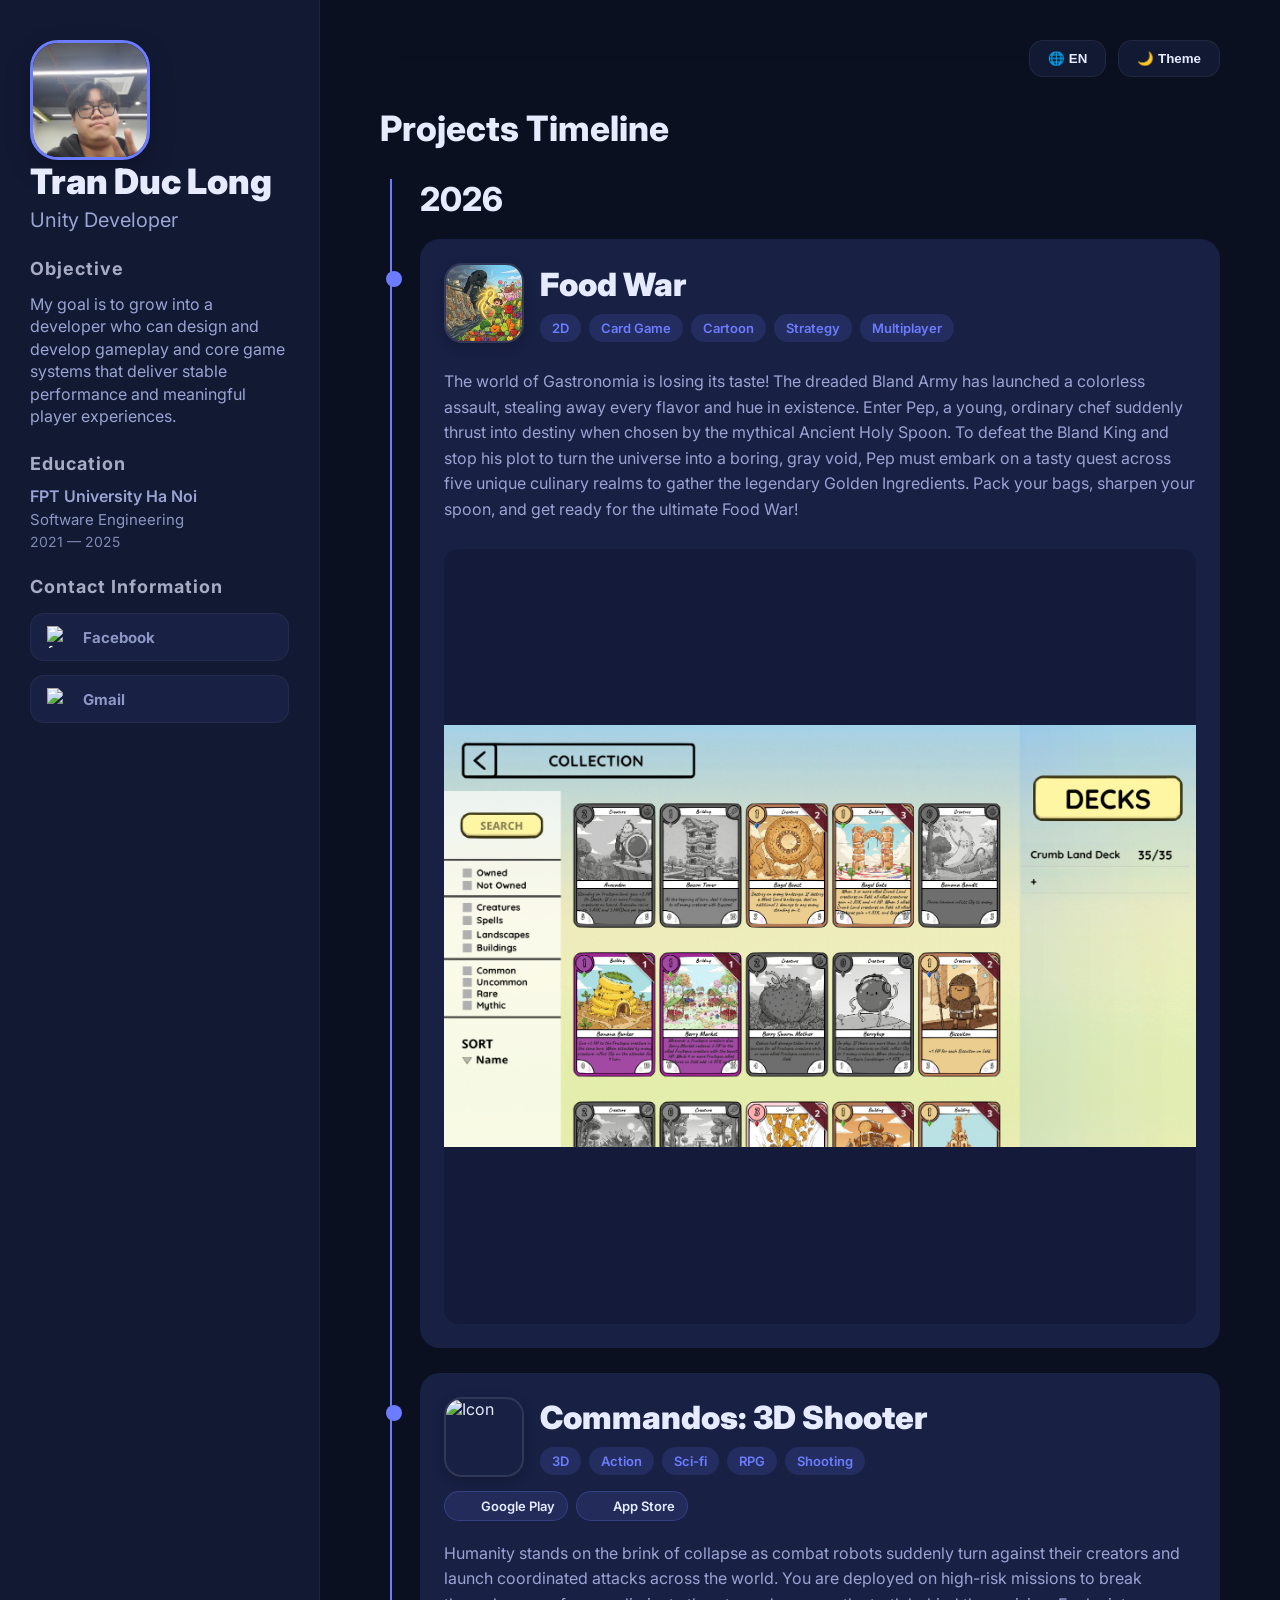
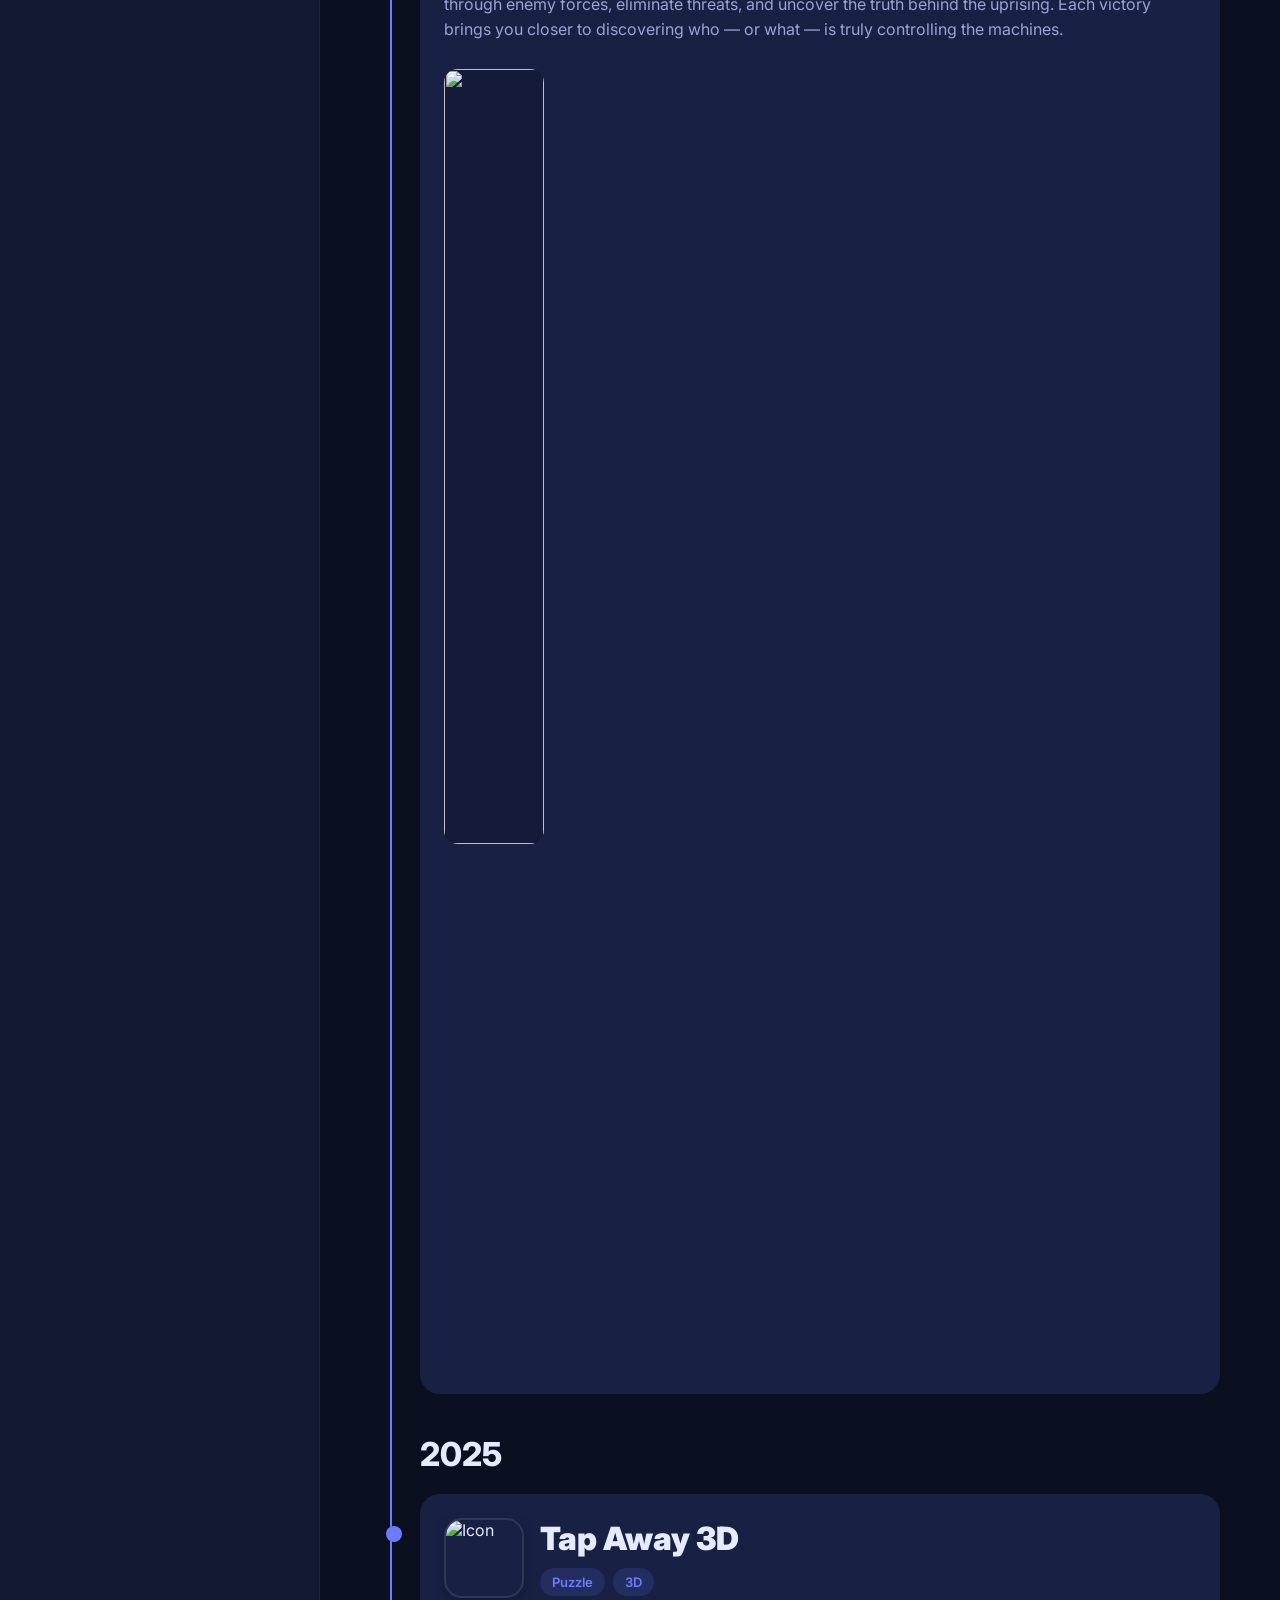
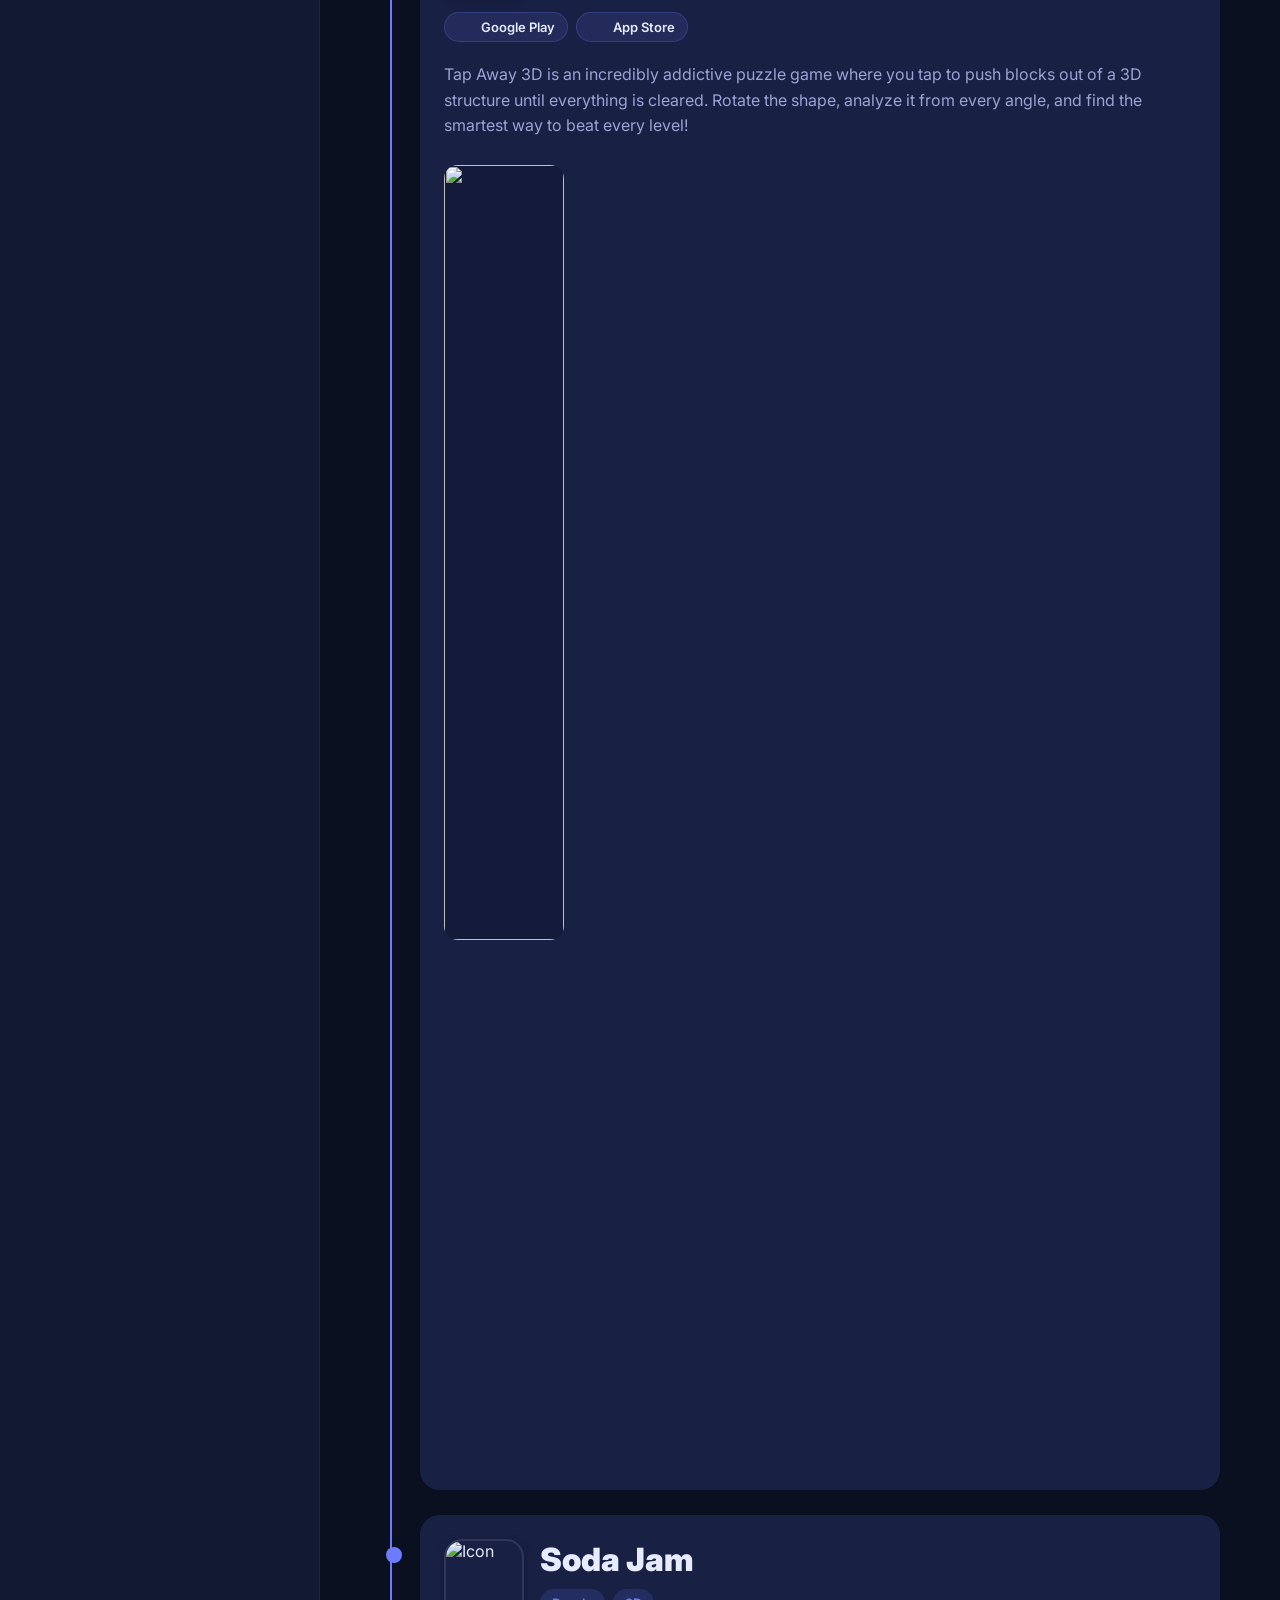
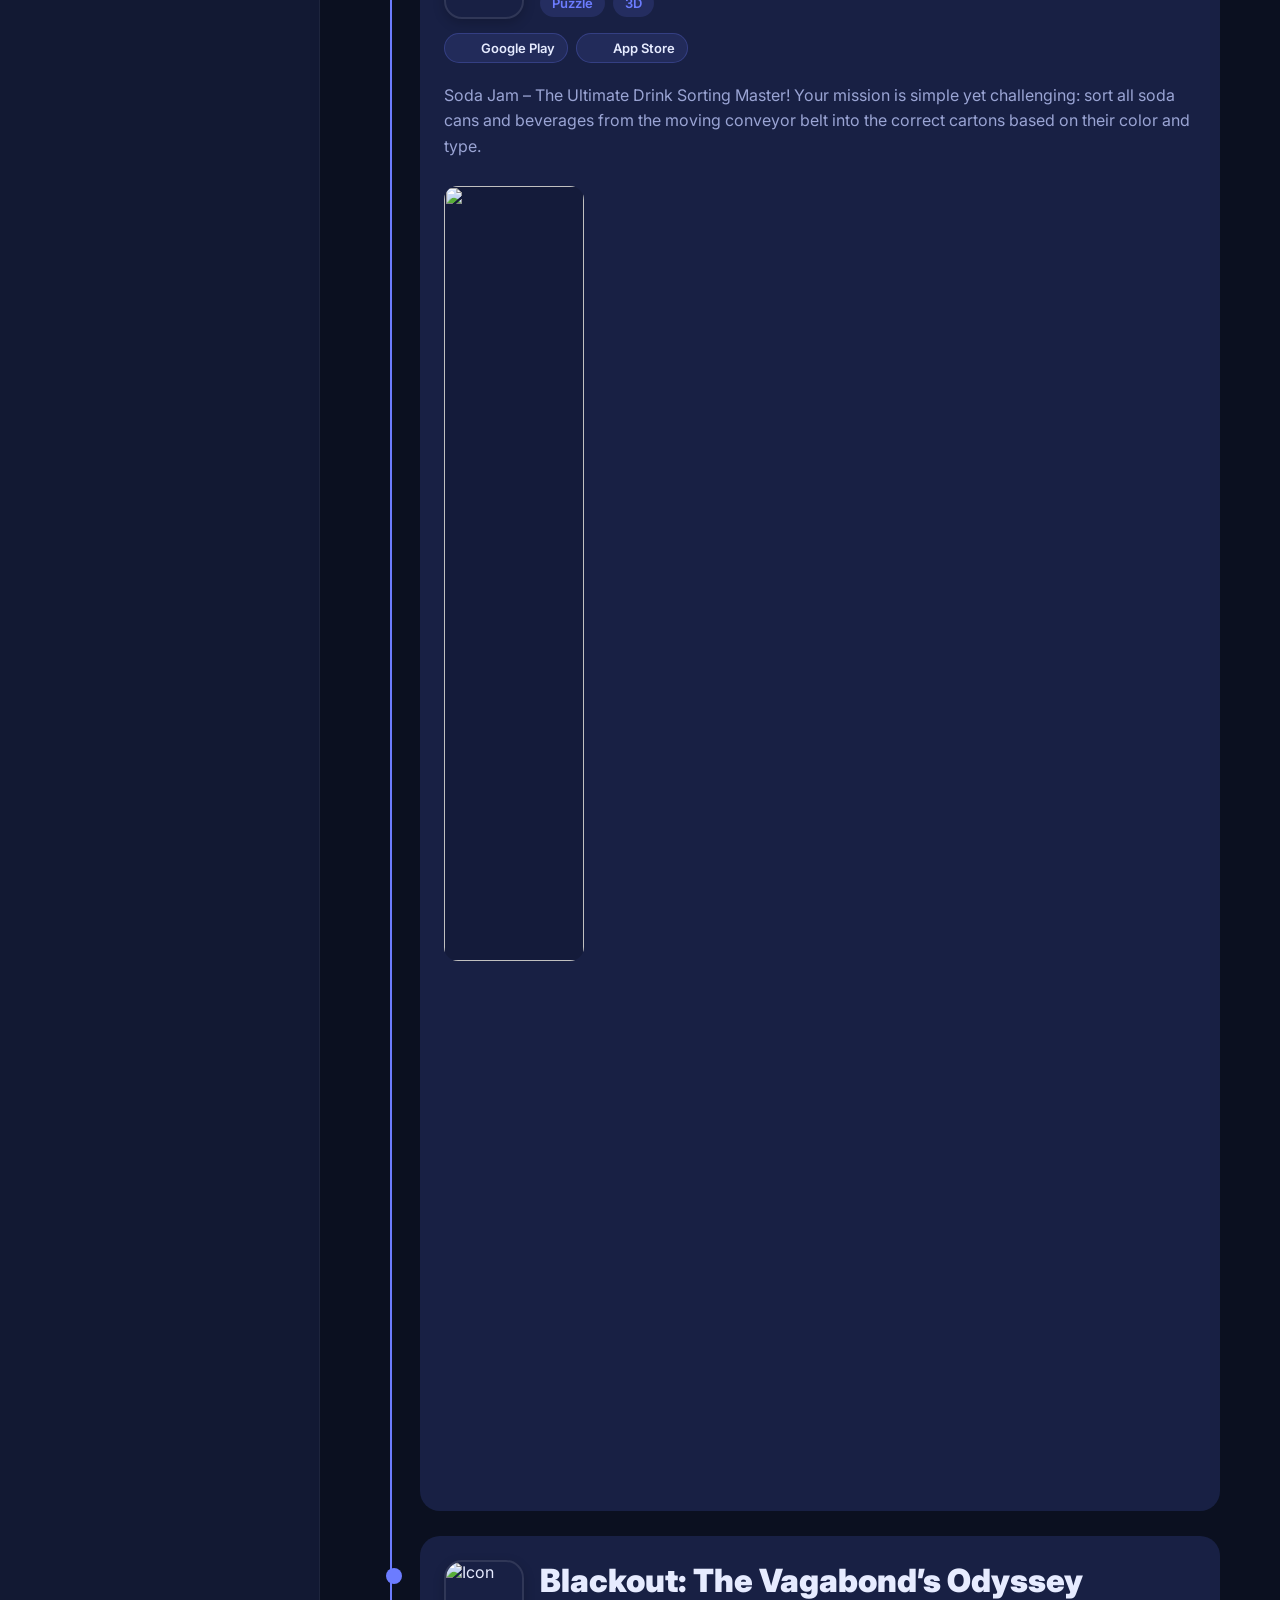
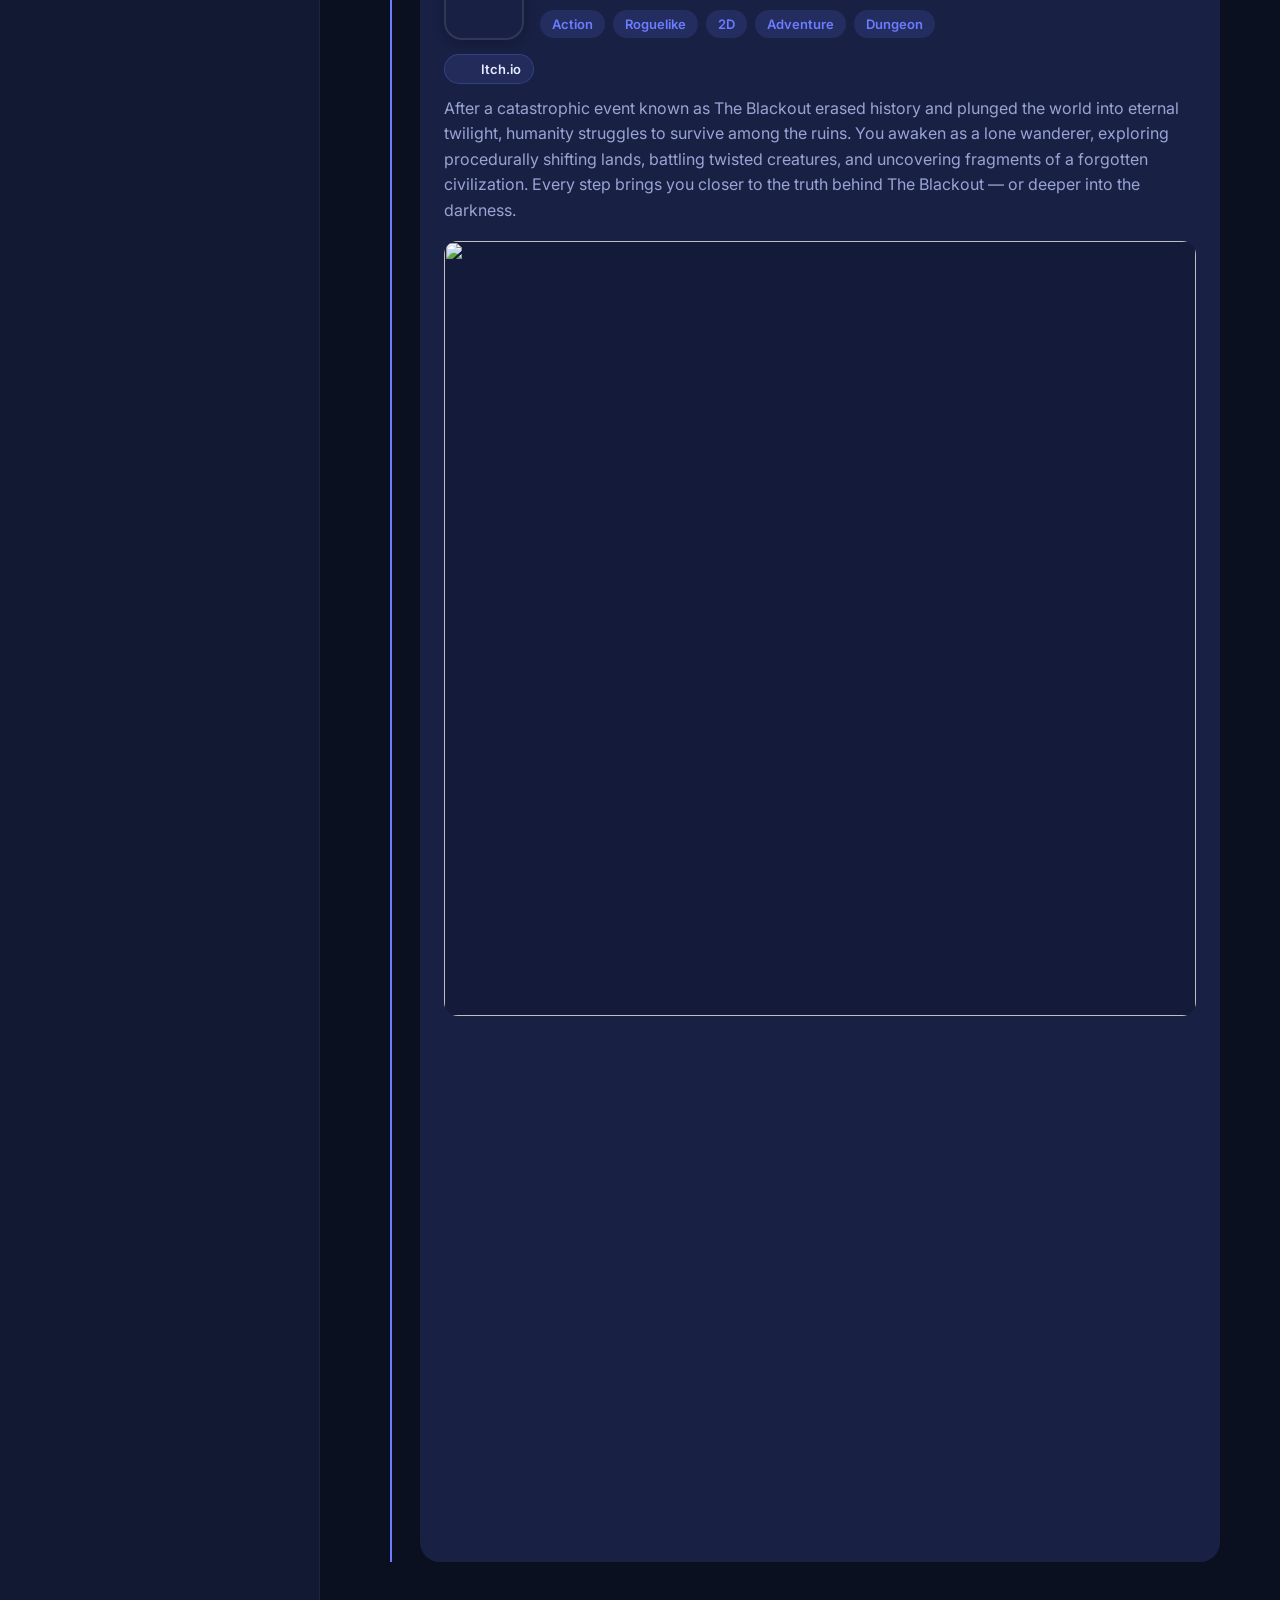
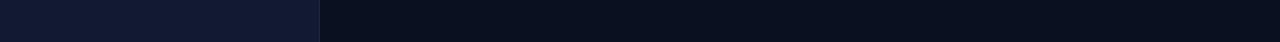
==== index.html @ fa5f11ee "change icon" ====
<!DOCTYPE html>
<html lang="en">
<head>
    <meta charset="utf-8">
    <meta name="viewport" content="width=device-width,initial-scale=1">
    <title data-en="Tran Duc Long Portfolio" data-vi="Trần Đức Long Portfolio">Tran Duc Long Portfolio</title>
    <link rel="icon" href="asset/icon.png">
    <link href="https://fonts.googleapis.com/css2?family=Inter:wght@300;400;600;700;800&display=swap" rel="stylesheet">

    <style>

        /* ===== RESET ===== */
        * {
            margin: 0;
            padding: 0;
            box-sizing: border-box;
        }

        /* ===== THEME ===== */
        :root {
            --bg: #0b1020;
            --panel: #121933;
            --card: #182044;
            --text: #e6ebff;
            --soft: #9aa4d4;
            --accent: #6c7cff;
            --frame: #182044;
        }

        body.light {
            --bg: #eef2ff;
            --panel: #ffffff;
            --card: #ffffff;
            --text: #0f172a;
            --soft: #64748b;
            --accent: #6366f1;
            --frame: #ededed;
        }

        body {
            font-family: Inter,sans-serif;
            background: var(--bg);
            color: var(--text);
            transition: .3s;
        }

        /* ===== LAYOUT ===== */
        .app {
            display: grid;
            grid-template-columns: 320px 1fr;
            min-height: 100vh;
        }

        /* ===== SIDEBAR ===== */
        .sidebar {
            background: var(--panel);
            padding: 40px 30px;
            border-right: 1px solid rgba(255,255,255,.05);
            display: flex;
            flex-direction: column;
        }

       .avatar {
            width: 120px;
            height: 120px;
            border-radius: 28px;
            object-fit: cover;
            border: 3px solid var(--accent);
            box-shadow: 0 10px 25px rgba(0,0,0,.25);
        }

        .name {
            font-size: 35px;
            font-weight: 900;
        }

        .role {
            font-size: 20px;
            color: var(--soft);
            margin-top: 6px;
        }

        .sidebar p {
            color: var(--soft);
            margin-top: 14px;
            line-height: 1.4;
            font-size: 16px;
        }

        .sidebar-section {
            margin-top: 26px;
        }

        .sidebar-section-title {
            font-size: 18px;
            font-weight: 700;
            letter-spacing: 1px;
            opacity: 0.7;
            margin-bottom: 12px;
        }

        /* ===== EDUCATION =====*/
        .edu-item {
            display: flex;
            flex-direction: column;
            gap: 4px;
        }

        .edu-school {
            color: var(--soft);
            font-size: 16px;
            font-weight: 600;
        }

        .edu-major {
            color: var(--soft);
            font-size: 15px;
            opacity: 0.9;
        }

        .edu-time {
            color: var(--soft);
            font-size: 14px;
            opacity: 0.8;
            /*margin-top: 4px;*/
        }

        /* ===== SOCIAL ICON BAR ===== */
        .social {
            margin-top: 16px;
            display: flex;
            flex-direction: column;
            gap: 14px;
        }

        /* từng dòng contact */
        .social-item {
            display: flex;
            align-items: center;
            gap: 14px;
            padding: 12px 16px;
            border-radius: 14px;
            background: var(--frame);
            border: 1px solid rgba(255,255,255,.05);
            text-decoration: none;
            color: white;
            transition: .25s;
        }

            /* icon */
            .social-item img {
                width: 22px;
                height: 22px;
            }

            /* text */
            .social-item span {
                font-size: 15px;
                font-weight: 500;
                opacity: 0.9;
                font-weight: bold;
                color: var(--soft);
            }

            /* hover effect */
            .social-item:hover {
                background: var(--accent);
                transform: translateX(6px);
            }

        /* ===== MAIN ===== */
        .main {
            padding: 40px 60px;
        }

        /* ===== TOPBAR ===== */
        .topbar {
            display: flex;
            justify-content: flex-end;
            gap: 12px;
            margin-bottom: 30px;
            position: sticky;
            top: 0;
            z-index: 10;
            backdrop-filter: blur(10px);
        }

        .top-btn {
            padding: 10px 18px;
            border-radius: 14px;
            border: 1px solid rgba(255,255,255,.06);
            font-weight: 600;
            background: var(--panel);
            color: var(--text);
            cursor: pointer;
            transition: .25s;
        }

            .top-btn:hover {
                background: var(--accent);
                transform: translateY(-2px);
            }

        /* ===== SECTION ===== */
        .section-title {
            font-size: 35px;
            font-weight: 800;
            margin-bottom: 30px;
        }

        /* ===== TIMELINE ===== */
        .timeline {
            position: relative;
            padding-left: 40px;
        }

            .timeline::before {
                content: "";
                position: absolute;
                left: 10px;
                top: 0;
                bottom: 0;
                width: 2px;
                background: var(--accent);
            }

        .year-block {
            margin-bottom: 40px;
        }

        .year {
            font-size: 33px;
            font-weight: 800;
            margin-bottom: 20px;
        }

        /* ===== PROJECT ===== */
        .project {
            background: var(--card);
            padding: 24px;
            border-radius: 20px;
            margin-bottom: 25px;
            position: relative;
        }

            .project::before {
                content: "";
                position: absolute;
                left: -34px;
                top: 32px;
                width: 16px;
                height: 16px;
                border-radius: 50%;
                background: var(--accent);
            }

        .project-header {
            display: flex;
            align-items: center;
            gap: 16px;
            margin-bottom: 10px;
        }

        .project-icon {
            width: 80px;
            height: 80px;
            border-radius: 18px;
            object-fit: cover;
            border: 2px solid rgba(255,255,255,.1);
            flex-shrink: 0;
            box-shadow: 0 4px 12px rgba(0,0,0,.2);
        }

        .project-title-info {
            display: flex;
            flex-direction: column;
            /*gap: 1px;*/
        }

        .project-title {
            font-size: 32px;
            font-weight: 900;
        }

        .project-desc {
            margin-top: 8px;
            color: var(--soft);
        }

        /* ===== GALLERY (CẢI THIỆN ĐỂ XỬ LÝ ẢNH NHIỀU KÍCH THƯỚC) ===== */
        .gallery {
            margin-top: 18px;
            overflow: hidden;
            border-radius: 14px;
            height: 775px;
            position: relative;
            background: rgba(0,0,0,.15);
        }

        .gallery-track {
            display: flex;
            transition: transform .4s ease-in-out;
            height: 100%;
        }

        .gallery img {
            width: 100%;
            height: 100%;
            object-fit: contain;
            flex-shrink: 0;
        }

        /* ===== VIDEO ===== */
        iframe {
            width: 100%;
            height: 500px;
            border: none;
            border-radius: 14px;
            margin-top: 18px;
        }

        /* META TAG */
        .project-meta {
            margin-top: 10px;
            display: flex;
            flex-wrap: wrap;
            gap: 8px;
        }

        .tag {
            padding: 6px 12px;
            border-radius: 999px;
            background: rgba(108,124,255,.15);
            color: var(--accent);
            font-size: 13px;
            font-weight: 600;
        }

        /* STORY */
        .project-story {
            margin-top: 12px;
            color: var(--soft);
            line-height: 1.6;
            font-size: 16px;
        }

        /* STORE LINKS */
        .project-links {
            margin-top: 14px;
            display: flex;
            flex-wrap: wrap;
            gap: 8px;
        }

        .store-btn {
            display: flex;
            align-items: center;
            gap: 8px;
            padding: 6px 12px;
            border-radius: 999px;
            font-size: 13px;
            font-weight: 600;
            background: rgba(108,124,255,.12);
            border: 1px solid rgba(108,124,255,.25);
            text-decoration: none;
            color: var(--text);
        }

            .store-btn img {
                width: 16px;
                height: 16px;
            }


            .store-btn:hover {
                background: var(--accent);
                transform: translateY(-1px);
            }


        /* ===== MOBILE ===== */
        @media(max-width:900px) {
            .app {
                grid-template-columns: 1fr;
            }

            .sidebar {
                border-right: none;
                border-bottom: 1px solid rgba(255,255,255,.05);
            }

            .gallery {
                height: 350px;
            }
        }
    </style>
</head>

<!-- Google tag (gtag.js) -->
<script async src="https://www.googletagmanager.com/gtag/js?id=G-F3N95N39ZR"></script>
<script>
  window.dataLayer = window.dataLayer || [];
  function gtag(){dataLayer.push(arguments);}
  gtag('js', new Date());

  gtag('config', 'G-F3N95N39ZR');
</script>
    
<body>

    <div class="app">

        <!-- SIDEBAR -->
        <div class="sidebar">

            <img src="asset/avatar.jpg" alt="Tran Duc Long" class="avatar">

            <div class="name"
                 data-en="Tran Duc Long"
                 data-vi="Trần Đức Long">Tran Duc Long</div>

            <div class="role"
                 data-en="Unity Developer"
                 data-vi="Lập trình viên Unity">
                Unity Developer
            </div>

            <!-- OBJECTIVE -->
            <div class="sidebar-section">

                <div class="sidebar-section-title"
                     data-en="Objective"
                     data-vi="Mục tiêu">
                    Objective
                </div>

                <p class="section-text"
                   data-en="My goal is to grow into a developer who can design and develop gameplay and core game systems that deliver stable performance and meaningful player experiences."
                   data-vi="Mục tiêu của tôi là phát triển thành lập trình viên có thể thiết kế và phát triển gameplay cùng các hệ thống game cốt lõi, giúp game vận hành ổn định và mang lại trải nghiệm có giá trị cho người chơi.">
                    My goal is to grow into a developer who can design and develop gameplay and core game systems that deliver stable performance and meaningful player experiences.
                </p>

            </div>

            <!-- Education -->
            <div class="sidebar-section">

                <div class="sidebar-section-title"
                     data-en="Education"
                     data-vi="Học vấn">
                    Education
                </div>

                <div class="edu-item">

                    <div class="edu-school"
                         data-en="FPT University Ha Noi"
                         data-vi="Đại học FPT Hà Nội">
                        FPT University Ha Noi
                    </div>

                    <div class="edu-major"
                         data-en="Software Engineering"
                         data-vi="Kỹ thuật phần mềm">
                        Software Engineering
                    </div>

                    <div class="edu-time">
                        2021 — 2025
                    </div>

                </div>

            </div>


            <!-- CONTACT INFORMATION -->
            <div class="sidebar-section">

                <div class="sidebar-section-title"
                     data-en="Contact Information"
                     data-vi="Thông tin liên hệ">
                    Contact Information
                </div>

                <div class="social">

                    <a class="social-item" href="https://www.facebook.com/tranduclong0708" target="_blank">
                        <img src="https://cdn.simpleicons.org/facebook" alt="facebook">
                        <span>Facebook</span>
                    </a>

                    <a class="social-item" href="https://mail.google.com/mail/?view=cm&to=tranduclong09@gmail.com" target="_blank">
                        <img src="https://cdn.simpleicons.org/gmail" alt="gmail">
                        <span>Gmail</span>
                    </a>

                </div>

            </div>
        </div>

        <!-- MAIN -->
        <div class="main">

            <!-- TOPBAR -->
            <div class="topbar">
                <button id="langBtn" class="top-btn" onclick="toggleLang()">🌐 EN</button>
                <button id="themeBtn" class="top-btn" onclick="toggleTheme()">🌙 Theme</button>
            </div>

            <div class="section-title"
                 data-en="Projects Timeline"
                 data-vi="Dòng thời gian dự án">
                Projects Timeline
            </div>

            <div class="timeline">

                <div class="year-block">
                    <div class="year">2026</div>

                    <div class="project">

                        <div class="project-header">
                            <img src="asset/FoodWar/icon.jpg" alt="Icon" class="project-icon">

                            <div class="project-title-info">
                                <div class="project-title">Food War</div>
                                <!-- GENRE -->
                                <div class="project-meta">
                                    <span class="tag"
                                          data-en="2D"
                                          data-vi="2D">
                                        2D
                                    </span>

                                    <span class="tag"
                                          data-en="Card Game"
                                          data-vi="Game thẻ bài">
                                        Card Game
                                    </span>

                                    <span class="tag"
                                          data-en="Cartoon"
                                          data-vi="Hoạt hình">
                                        Cartoon
                                    </span>

                                    <span class="tag"
                                          data-en="Strategy"
                                          data-vi="Chiến thuật">
                                        Strategy
                                    </span>

                                    <span class="tag"
                                          data-en="Multiplayer"
                                          data-vi="Nhiều người chơi">
                                        Multiplayer
                                    </span>

                                </div>
                            </div>

                        </div>


                        <!-- STORE LINKS -->
                        <div class="project-links">
                            <!-- STORY -->
                            <div class="project-story"
                                 data-en="The world of Gastronomia is losing its taste! The dreaded Bland Army has launched a colorless assault, stealing away every flavor and hue in existence. Enter Pep, a young, ordinary chef suddenly thrust into destiny when chosen by the mythical Ancient Holy Spoon. To defeat the Bland King and stop his plot to turn the universe into a boring, gray void, Pep must embark on a tasty quest across five unique culinary realms to gather the legendary Golden Ingredients. Pack your bags, sharpen your spoon, and get ready for the ultimate Food War!"
                                 data-vi="Thế giới Gastronomia đang dần mất đi hương vị! Đội quân Vô Vị đáng sợ đã khơi mào một cuộc tấn công không màu sắc, cướp đi mọi mùi vị và sắc màu đang tồn tại. Giữa bối cảnh đó, Pep — một đầu bếp trẻ tuổi, bình thường — bỗng chốc được đặt vào tay sứ mệnh định mệnh khi được lựa chọn bởi chiếc Thìa Thần Cổ Đại trong truyền thuyết. Để đánh bại Quái Vương Vô Vị và ngăn chặn âm mưu biến vũ trụ thành một khoảng không xám xịt, tẻ nhạt của hắn, Pep phải dấn thân vào một cuộc hành trình đầy 'thơm ngon' băng qua 5 vùng đất ẩm thực độc nhất vô nhị để thu thập những Nguyên Liệu Vàng huyền thoại. Hãy sửa soạn hành trang, mài sắc chiếc thìa của bạn và sẵn sàng cho trận đại chiến ẩm thực đỉnh cao!">
                                The world of Gastronomia is losing its taste! The dreaded Bland Army has launched a colorless assault, stealing away every flavor and hue in existence. Enter Pep, a young, ordinary chef suddenly thrust into destiny when chosen by the mythical Ancient Holy Spoon. To defeat the Bland King and stop his plot to turn the universe into a boring, gray void, Pep must embark on a tasty quest across five unique culinary realms to gather the legendary Golden Ingredients. Pack your bags, sharpen your spoon, and get ready for the ultimate Food War!                           
                                </div>

                            <!-- GALLERY -->
                            <div class="gallery">
                                <div class="gallery-track">
                                    <img src="asset/FoodWar/food_war1.png" draggable="false">
                                    <img src="asset/FoodWar/food_war2.png" draggable="false">
                                    <img src="asset/FoodWar/food_war3.png" draggable="false">
                                    <img src="asset/FoodWar/food_war4.png" draggable="false">
                                    <img src="asset/FoodWar/food_war5.png" draggable="false">
                                    <img src="asset/FoodWar/food_war6.png" draggable="false">
                                    <img src="asset/FoodWar/food_war7.png" draggable="false">
                                    <img src="asset/FoodWar/food_war8.png" draggable="false">

                                </div>
                            </div>
                        </div>
                    </div>

                    <div class="project">

                        <div class="project-header">
                            <img src="asset/Commandos3D/icon.png" alt="Icon" class="project-icon">

                            <div class="project-title-info">
                                <div class="project-title">Commandos: 3D Shooter</div>
                                <!-- GENRE -->
                                <div class="project-meta">
                                    <span class="tag"
                                          data-en="3D"
                                          data-vi="3D">
                                        3D
                                    </span>

                                    <span class="tag"
                                          data-en="Action"
                                          data-vi="Hành động">
                                        Action
                                    </span>

                                    <span class="tag"
                                          data-en="Sci-fi"
                                          data-vi="Sci-fi">
                                        Sci-fi
                                    </span>

                                    <span class="tag"
                                          data-en="RPG"
                                          data-vi="RPG">
                                        RPG
                                    </span>

                                    <span class="tag"
                                          data-en="Shooting"
                                          data-vi="Bắn súng">
                                        Shooting
                                    </span>

                                </div>
                            </div>

                        </div>


                        <!-- STORE LINKS -->
                        <div class="project-links">
                            <a class="store-btn" href="https://play.google.com/store/apps/details?id=com.Ajna.Commandos3DShooter&pcampaignid=web_share" target="_blank">
                                <img src="asset\google_play_icon.png">
                                Google Play
                            </a>

                            <a class="store-btn" href="https://apps.apple.com/vn/app/commandos-3d-shooter/id6758985336" target="_blank">
                                <img src="asset\app_store_icon.png">
                                App Store
                            </a>
                            <!-- STORY -->
                            <div class="project-story"
                                 data-en="Humanity stands on the brink of collapse as combat robots suddenly turn against their creators and launch coordinated attacks across the world. You are deployed on high-risk missions to break through enemy forces, eliminate threats, and uncover the truth behind the uprising. Each victory brings you closer to discovering who — or what — is truly controlling the machines."
                                 data-vi="Nhân loại đang đứng bên bờ sụp đổ khi các robot chiến đấu bất ngờ quay lưng lại với con người và phát động những cuộc tấn công trên toàn thế giới. Bạn được cử tham gia các nhiệm vụ nguy hiểm để xuyên thủng phòng tuyến địch, tiêu diệt kẻ thù và khám phá sự thật phía sau cuộc nổi dậy. Mỗi chiến thắng sẽ đưa bạn tiến gần hơn đến việc tìm ra ai — hoặc thứ gì — đang thực sự điều khiển các cỗ máy.">
                                Humanity stands on the brink of collapse as combat robots suddenly turn against their creators and launch coordinated attacks across the world. You are deployed on high-risk missions to break through enemy forces, eliminate threats, and uncover the truth behind the uprising. Each victory brings you closer to discovering who — or what — is truly controlling the machines.
                            </div>

                            <!-- GALLERY -->
                            <div class="gallery">
                                <div class="gallery-track">
                                    <img src="asset/Commandos3D/1.jpg" draggable="false">
                                    <img src="asset/Commandos3D/2.jpg" draggable="false">
                                    <img src="asset/Commandos3D/3.jpg" draggable="false">
                                    <img src="asset/Commandos3D/4.jpg" draggable="false">
                                    <img src="asset/Commandos3D/5.jpg" draggable="false">
                                </div>
                            </div>

                            <!-- VIDEO -->
                            <iframe src="https://www.youtube.com/embed/rnMFdbEvEcA"></iframe>

                        </div>




                    </div>

                </div>

                <div class="year-block">
                    <div class="year">2025</div>

                    <div class="project">

                        <div class="project-header">
                            <img src="asset/TapAway3D/icon.png" alt="Icon" class="project-icon">
                            <div class="project-title-info">
                                <div class="project-title">Tap Away 3D</div>
                                <!-- GENRE -->
                                <div class="project-meta">
                                    <span class="tag"
                                          data-en="Puzzle"
                                          data-vi="Giải đố">
                                        Puzzle
                                    </span>

                                    <span class="tag"
                                          data-en="3D"
                                          data-vi="3D">
                                        3D
                                    </span>
                                </div>
                            </div>

                        </div>



                        <!-- STORE LINKS -->
                        <div class="project-links">
                            <a class="store-btn" href="https://play.google.com/store/apps/details?id=com.tapawaythreed.ajna&pcampaignid=web_share" target="_blank">
                                <img src="asset\google_play_icon.png">
                                Google Play
                            </a>

                            <a class="store-btn" href="https://apps.apple.com/us/app/puzzle-tap-away/id6757425899" target="_blank">
                                <img src="asset\app_store_icon.png">
                                App Store
                            </a>

                             <!-- STORY -->
                            <div class="project-story"
                                 data-en="Tap Away 3D is an incredibly addictive puzzle game where you tap to push blocks out of a 3D structure until everything is cleared. Rotate the shape, analyze it from every angle, and find the smartest way to beat every level!"
                                 data-vi="Tap Away 3D là một trò chơi giải đố cực kỳ gây nghiện, nơi bạn chạm để đẩy các khối ra khỏi cấu trúc 3D cho đến khi tất cả được dọn sạch. Xoay hình, phân tích từng góc độ và tìm ra cách thông minh nhất để vượt qua mọi màn chơi!">
                                Tap Away 3D is an incredibly addictive puzzle game where you tap to push blocks out of a 3D structure until everything is cleared. Rotate the shape, analyze it from every angle, and find the smartest way to beat every level!
                            </div>

                            <!-- GALLERY -->
                            <div class="gallery">
                                <div class="gallery-track">
                                    <img src="asset/TapAway3D/1.jpg" draggable="false">
                                    <img src="asset/TapAway3D/2.jpg" draggable="false">
                                    <img src="asset/TapAway3D/3.jpg" draggable="false">
                                    <img src="asset/TapAway3D/4.jpg" draggable="false">
                                    <img src="asset/TapAway3D/5.jpg" draggable="false">
                                    <img src="asset/TapAway3D/6.jpg" draggable="false">
                                </div>
                            </div>

                            <!-- VIDEO -->
                            <iframe src="https://www.youtube.com/embed/514sUQFYti8"></iframe>

                        </div>
                    </div>

                    <div class="project">

                        <div class="project-header">
                            <img src="asset/SodaJam/icon.png" alt="Icon" class="project-icon">
                            <div class="project-title-info">
                                <div class="project-title">Soda Jam</div>
                                <!-- GENRE -->
                                <div class="project-meta">
                                    <span class="tag"
                                          data-en="Puzzle"
                                          data-vi="Giải đố">
                                        Puzzle
                                    </span>

                                    <span class="tag"
                                          data-en="3D"
                                          data-vi="3D">
                                        3D
                                    </span>
                                </div>
                            </div>

                        </div>

                        <!-- STORE LINKS -->
                        <div class="project-links">
                            <a class="store-btn" href="https://play.google.com/store/apps/details?id=com.sodajam.ajna&pcampaignid=web_share" target="_blank">
                                <img src="asset\google_play_icon.png">
                                Google Play
                            </a>

                            <a class="store-btn" href="https://apps.apple.com/us/app/soda-jam-saga/id6756005088" target="_blank">
                                <img src="asset\app_store_icon.png">
                                App Store
                            </a>

                             <!-- STORY -->
                            <div class="project-story"
                                 data-en="Soda Jam – The Ultimate Drink Sorting Master! Your mission is simple yet challenging: sort all soda cans and beverages from the moving conveyor belt into the correct cartons based on their color and type."
                                 data-vi="Soda Jam – Bậc thầy Phân loại Đồ uống Tuyệt đỉnh! Nhiệm vụ của bạn vừa đơn giản vừa đầy thử thách: sắp xếp tất cả lon soda và đồ uống từ băng chuyền đang di chuyển vào đúng thùng carton phù hợp với màu sắc và chủng loại của chúng.">
                                 Soda Jam – The Ultimate Drink Sorting Master! Your mission is simple yet challenging: sort all soda cans and beverages from the moving conveyor belt into the correct cartons based on their color and type.
                            </div>

                            <!-- GALLERY -->
                            <div class="gallery">
                                <div class="gallery-track">
                                    <img src="asset/SodaJam/0.jpg" draggable="false">
                                    <img src="asset/SodaJam/1.jpg" draggable="false">
                                    <img src="asset/SodaJam/2.jpg" draggable="false">
                                    <img src="asset/SodaJam/3.jpg" draggable="false">
                                    <img src="asset/SodaJam/4.jpg" draggable="false">
                                    <img src="asset/SodaJam/5.jpg" draggable="false">
                                    <img src="asset/SodaJam/6.jpg" draggable="false">
                                </div>
                            </div>

                            <!-- VIDEO -->
                            <iframe src="https://www.youtube.com/embed/1jodjzRIs6g"></iframe>

                        </div>
                    </div>

                    <div class="project">

                        <div class="project-header">
                            <img src="asset/Blackout/icon.png" alt="Icon" class="project-icon">
                            <div class="project-title-info">
                                <div class="project-title">Blackout: The Vagabond’s Odyssey</div>
                                <!-- GENRE -->
                                <div class="project-meta">
                                    <span class="tag"
                                          data-en="Action"
                                          data-vi="Hành động">
                                        Action
                                    </span>

                                    <span class="tag"
                                          data-en="Roguelike"
                                          data-vi="Roguelike">
                                        Roguelike
                                    </span>

                                    <span class="tag"
                                          data-en="2D"
                                          data-vi="2D">
                                        2D
                                    </span>

                                    <span class="tag"
                                          data-en="Adventure"
                                          data-vi="Phiêu lưu">
                                        Adventure
                                    </span>

                                    <span class="tag"
                                          data-en="Dungeon"
                                          data-vi="Ngục tối">
                                        Dungeon
                                    </span>
                                </div>
                            </div>

                        </div>

                        <!-- STORE LINKS -->
                        <div class="project-links">
                            <a class="store-btn" href="https://fistjuicer.itch.io/blackout" target="_blank">
                                <img src="https://cdn.simpleicons.org/itchdotio">
                                Itch.io
                            </a>
                        </div>

                        <!-- STORY -->
                        <div class="project-story"
                             data-en="After a catastrophic event known as The Blackout erased history and plunged the world into eternal twilight, humanity struggles to survive among the ruins. You awaken as a lone wanderer, exploring procedurally shifting lands, battling twisted creatures, and uncovering fragments of a forgotten civilization. Every step brings you closer to the truth behind The Blackout — or deeper into the darkness."
                             data-vi="Sau thảm họa mang tên The Blackout xóa sạch lịch sử và nhấn chìm thế giới vào màn hoàng hôn vĩnh cửu, nhân loại phải vật lộn sinh tồn giữa những tàn tích. Bạn tỉnh dậy với vai trò một kẻ lữ hành cô độc, khám phá những vùng đất thay đổi liên tục, chiến đấu với sinh vật méo mó và lần theo dấu vết của một nền văn minh đã bị lãng quên. Mỗi bước đi đưa bạn tiến gần hơn đến sự thật về The Blackout — hoặc chìm sâu hơn vào bóng tối.">
                            After a catastrophic event known as The Blackout erased history and plunged the world into eternal twilight, humanity struggles to survive among the ruins. You awaken as a lone wanderer, exploring procedurally shifting lands, battling twisted creatures, and uncovering fragments of a forgotten civilization. Every step brings you closer to the truth behind The Blackout — or deeper into the darkness.
                        </div>



                        <!-- GALLERY -->
                        <div class="gallery">
                            <div class="gallery-track">
                                <img src="asset/Blackout/blackout1.png" draggable="false">
                                <img src="asset/Blackout/blackout2.png" draggable="false">
                                <img src="asset/Blackout/blackout3.png" draggable="false">
                                <img src="asset/Blackout/blackout4.png" draggable="false">
                            </div>
                        </div>

                        <!-- VIDEO -->
                        <iframe src="https://www.youtube.com/embed/MSHNYsiRsq4"></iframe>
                    </div>

                </div>

            </div>

        </div>
    </div>
    <script>

        /* LANG */
        let lang = "en";

        function toggleLang() {
            lang = lang === "en" ? "vi" : "en";

            document.querySelectorAll("[data-en]").forEach(el => {
                el.innerText = el.dataset[lang];
            });

            document.getElementById("langBtn").innerText =
                lang === "en" ? "🌐 EN" : "🌐 VI";
        }

        /* THEME */
        function toggleTheme() {
            document.body.classList.toggle("light");
            const btn = document.getElementById("themeBtn");

            if (document.body.classList.contains("light")) {
                btn.innerText = "☀️ Theme";
            } else {
                btn.innerText = "🌙 Theme";
            }
        }

        /* SLIDE */
        document.querySelectorAll(".gallery").forEach(g => {
            const track = g.querySelector(".gallery-track");
            const slides = track.children;
            let i = 0;

            setInterval(() => {
                i = (i + 1) % slides.length;
                track.style.transform = `translateX(-${i * 100}%)`;
            }, 3500);
        });

    </script>

</body>

</html>
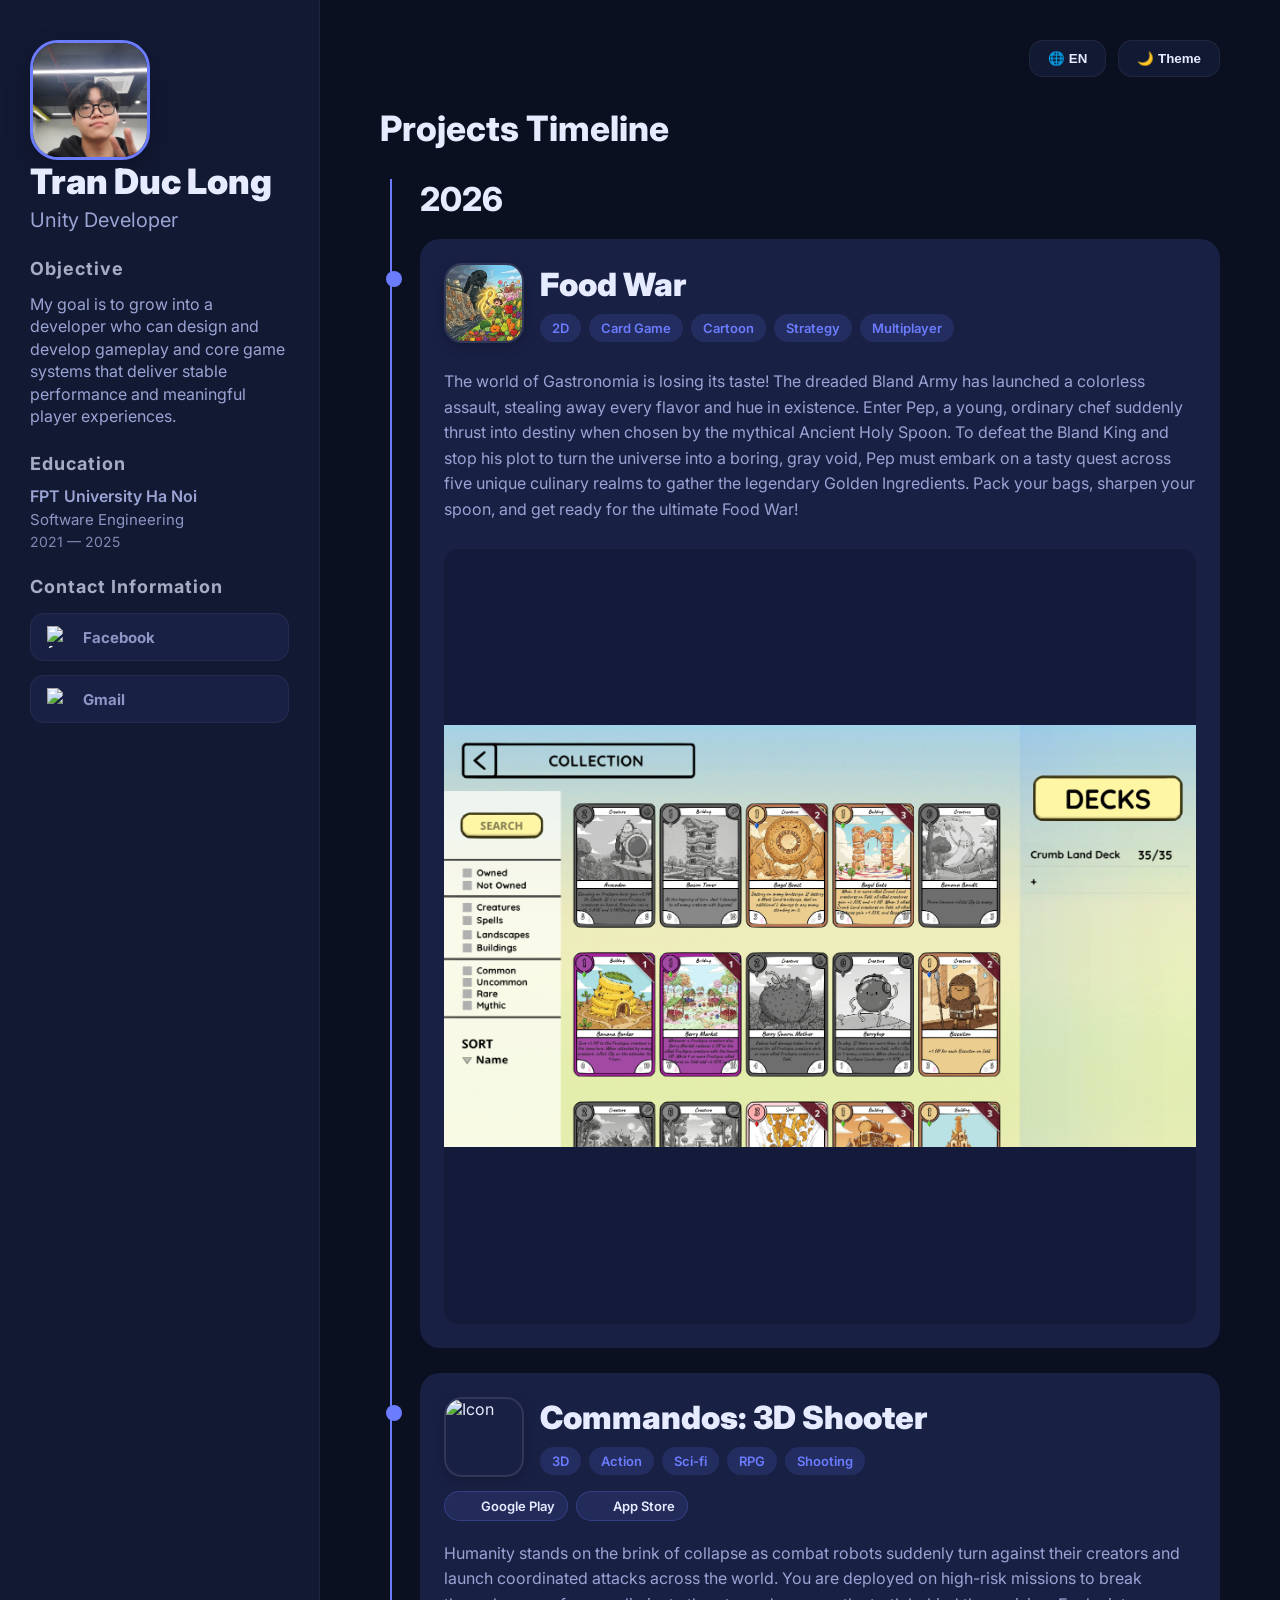
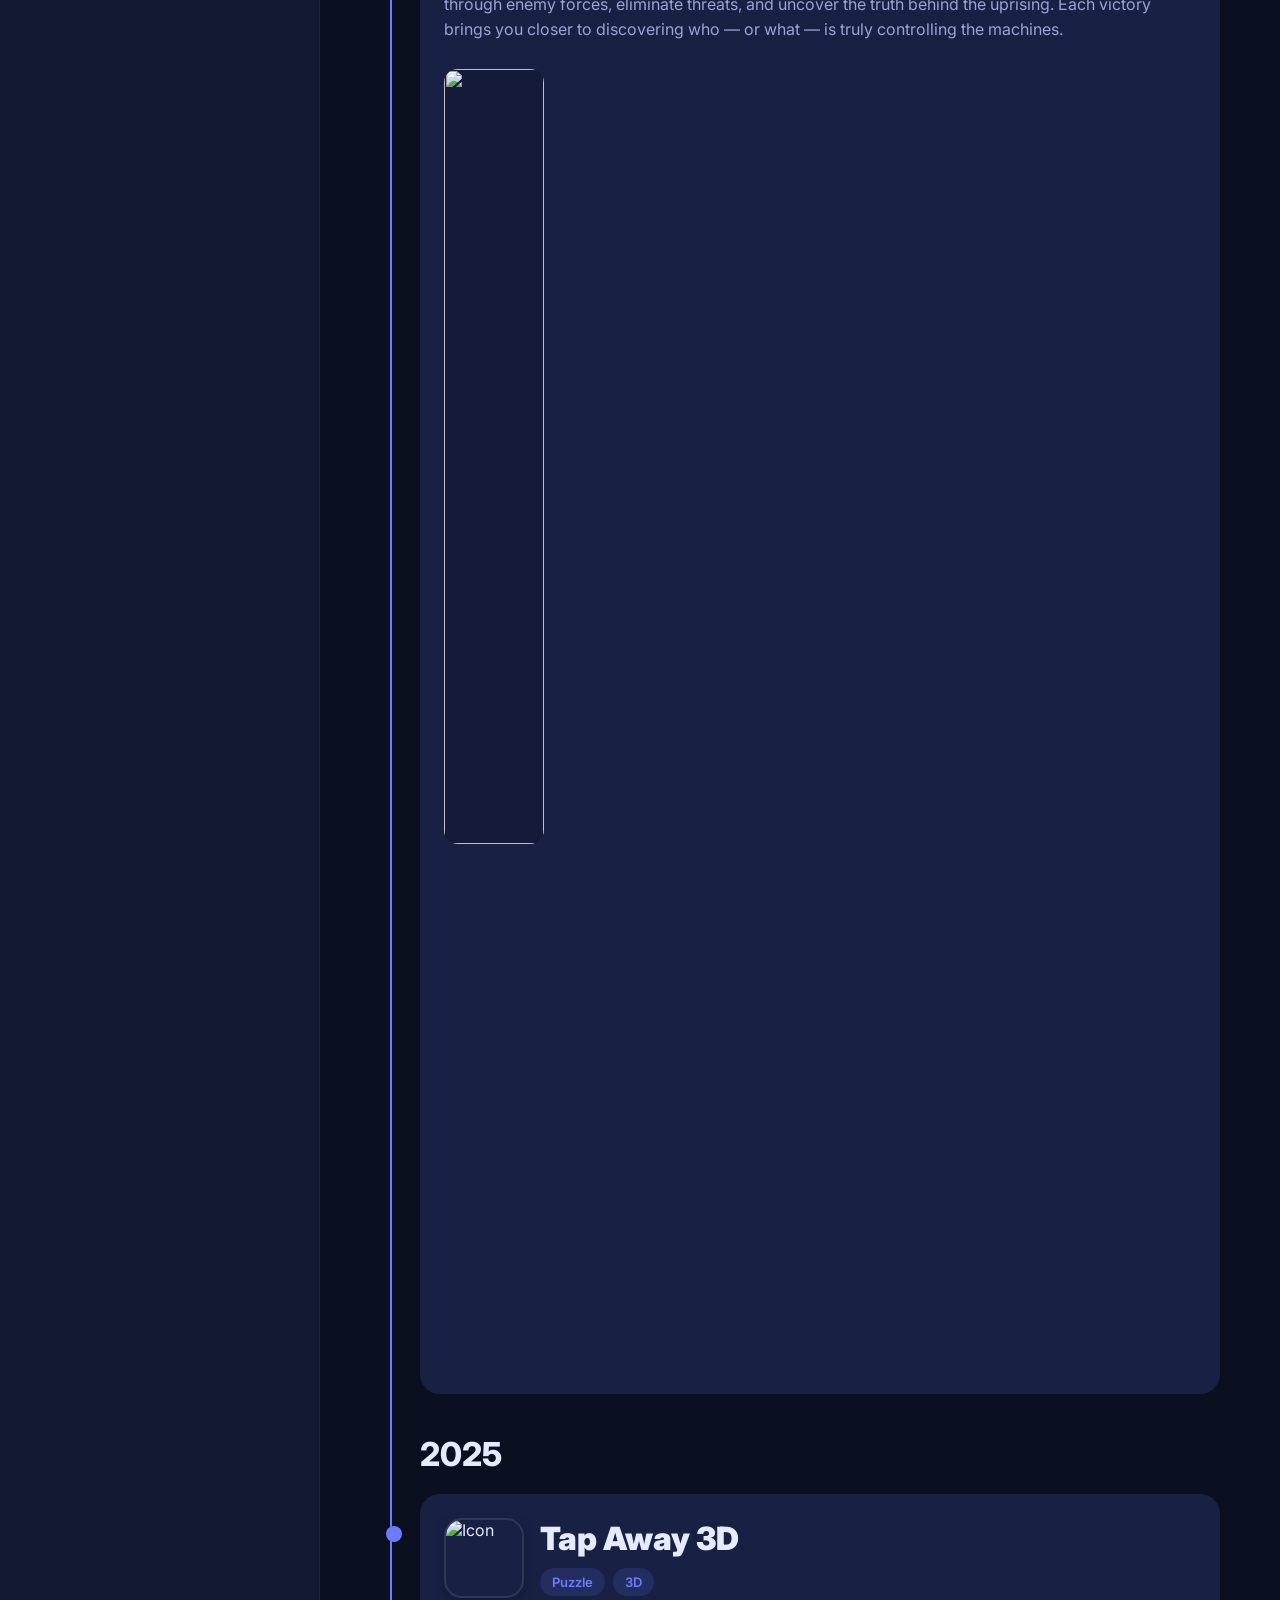
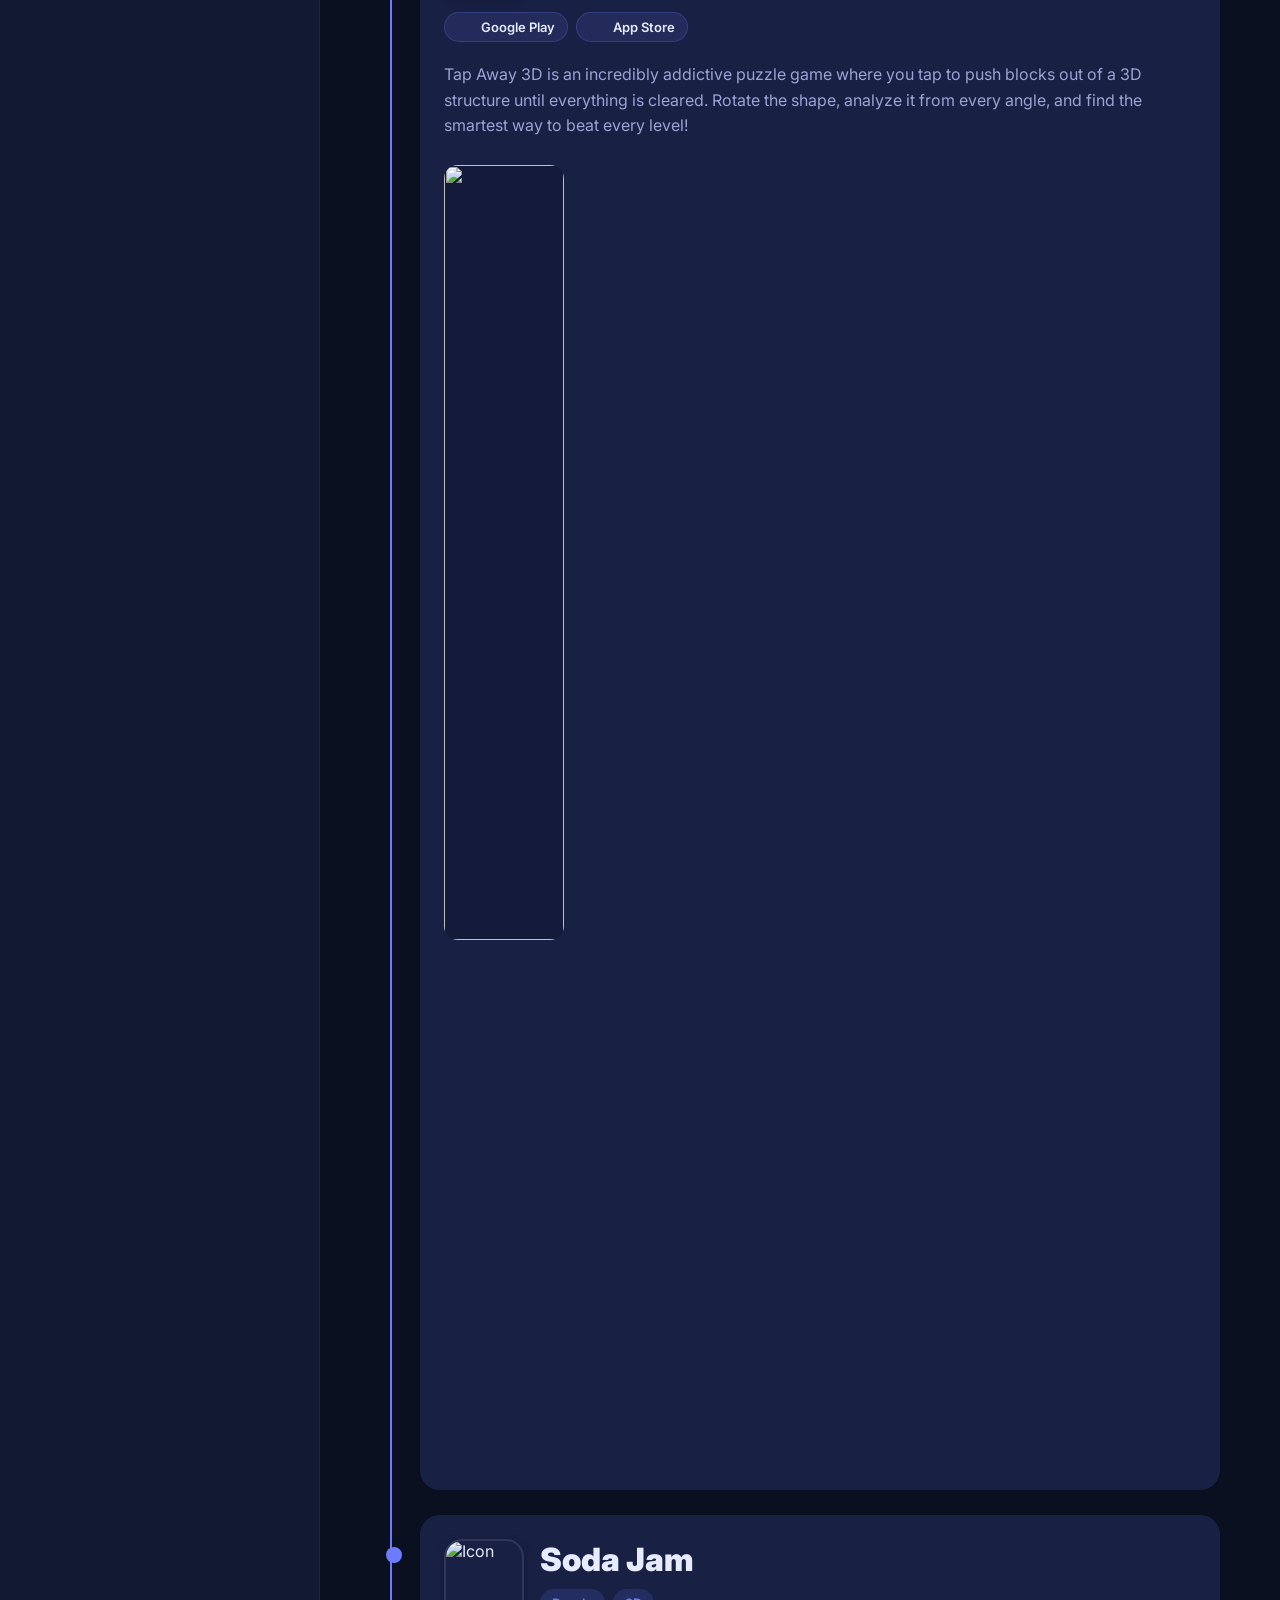
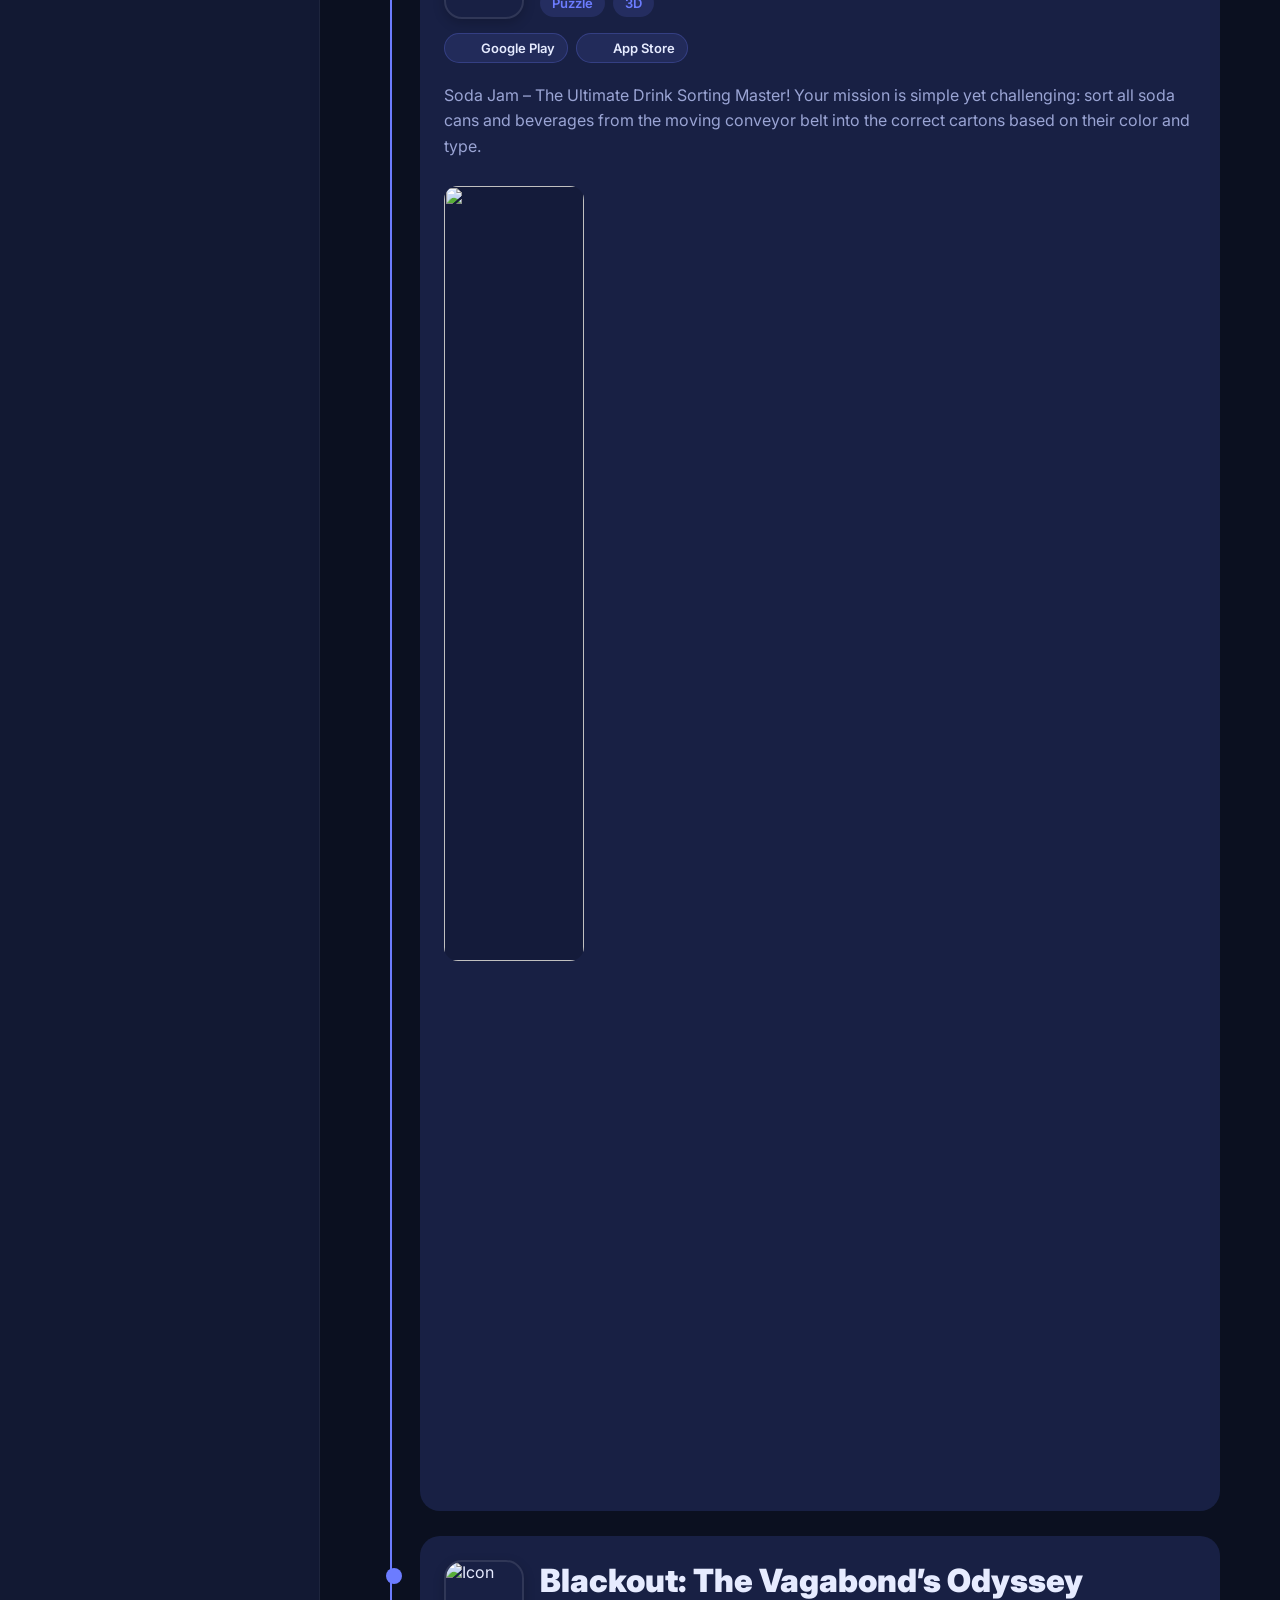
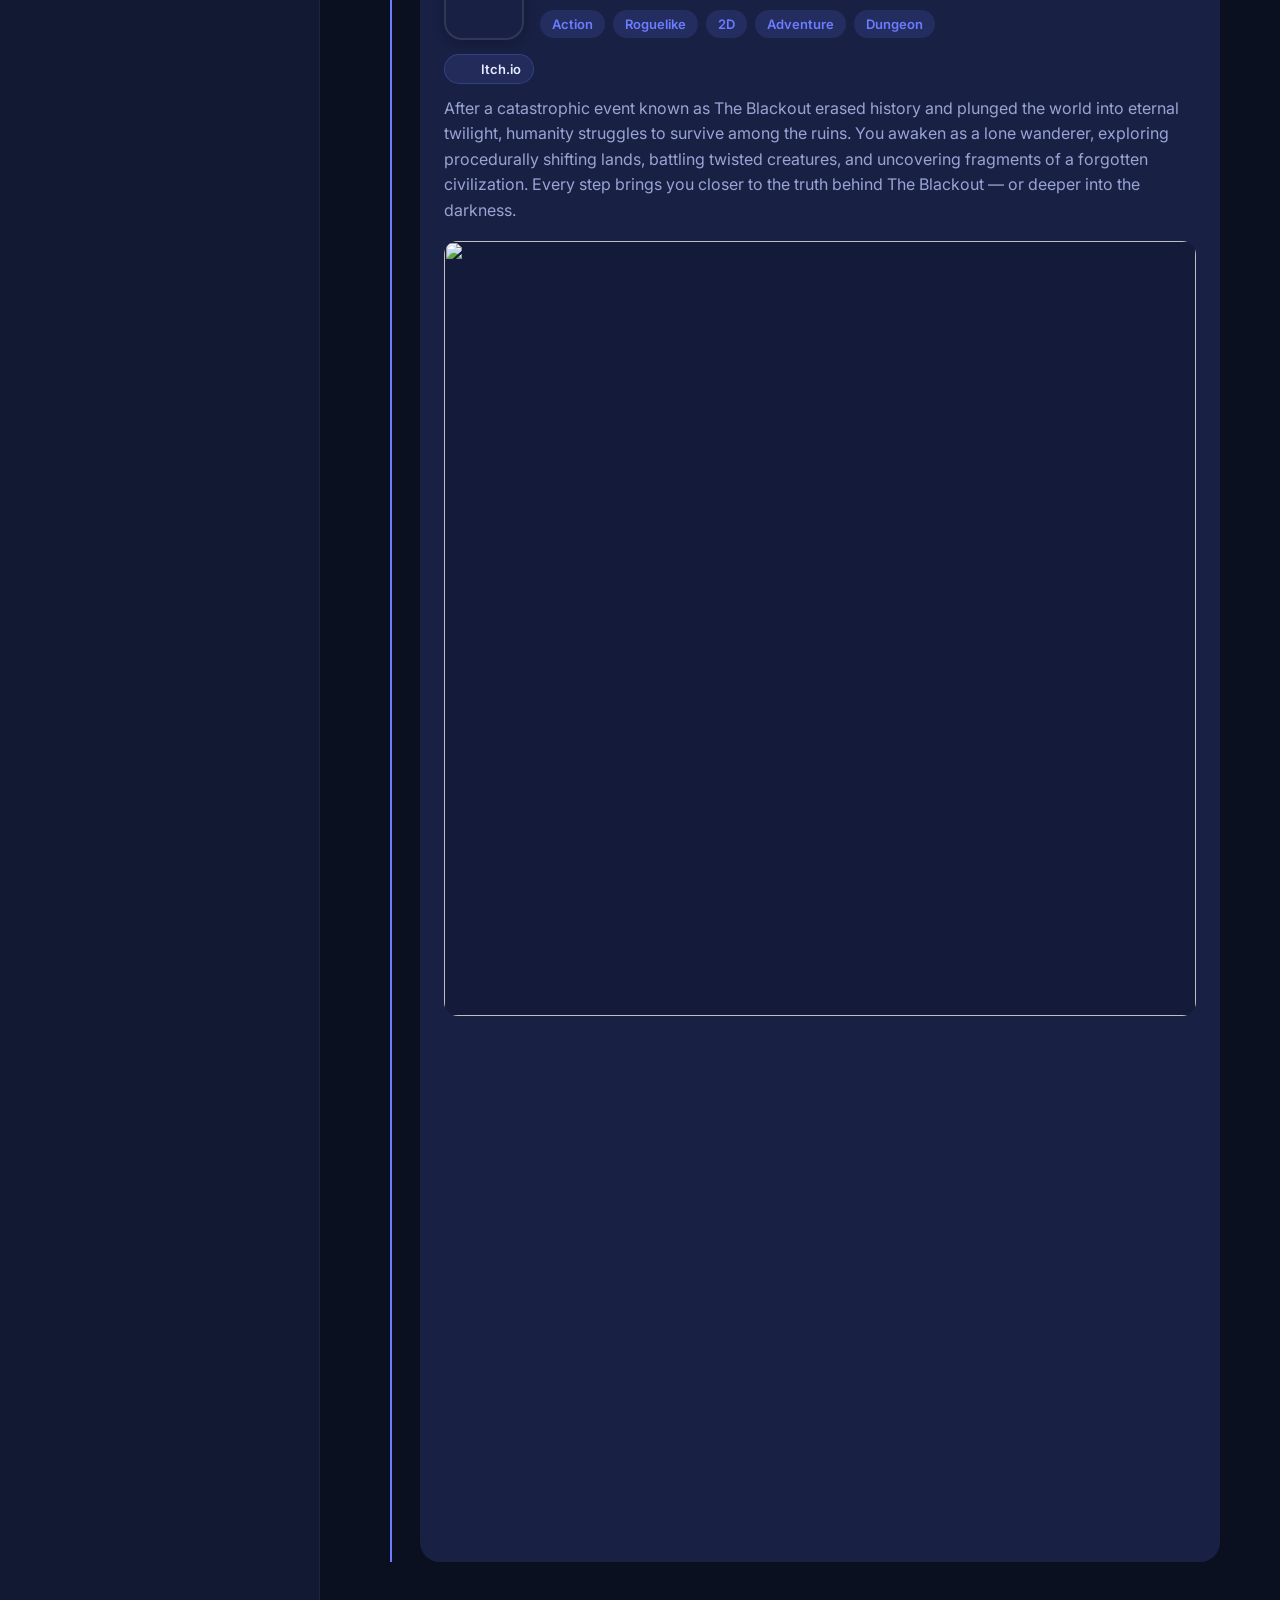
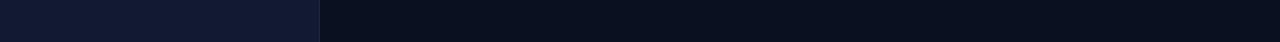
==== commit 6ffbc82c: "change avatar" ====
--- a/index.html
+++ b/index.html
@@ -413,7 +413,7 @@
         <!-- SIDEBAR -->
         <div class="sidebar">
 
-            <img src="asset/avatar.jpg" alt="Tran Duc Long" class="avatar">
+            <img src="asset/avatar(1).png" alt="Tran Duc Long" class="avatar">
 
             <div class="name"
                  data-en="Tran Duc Long"
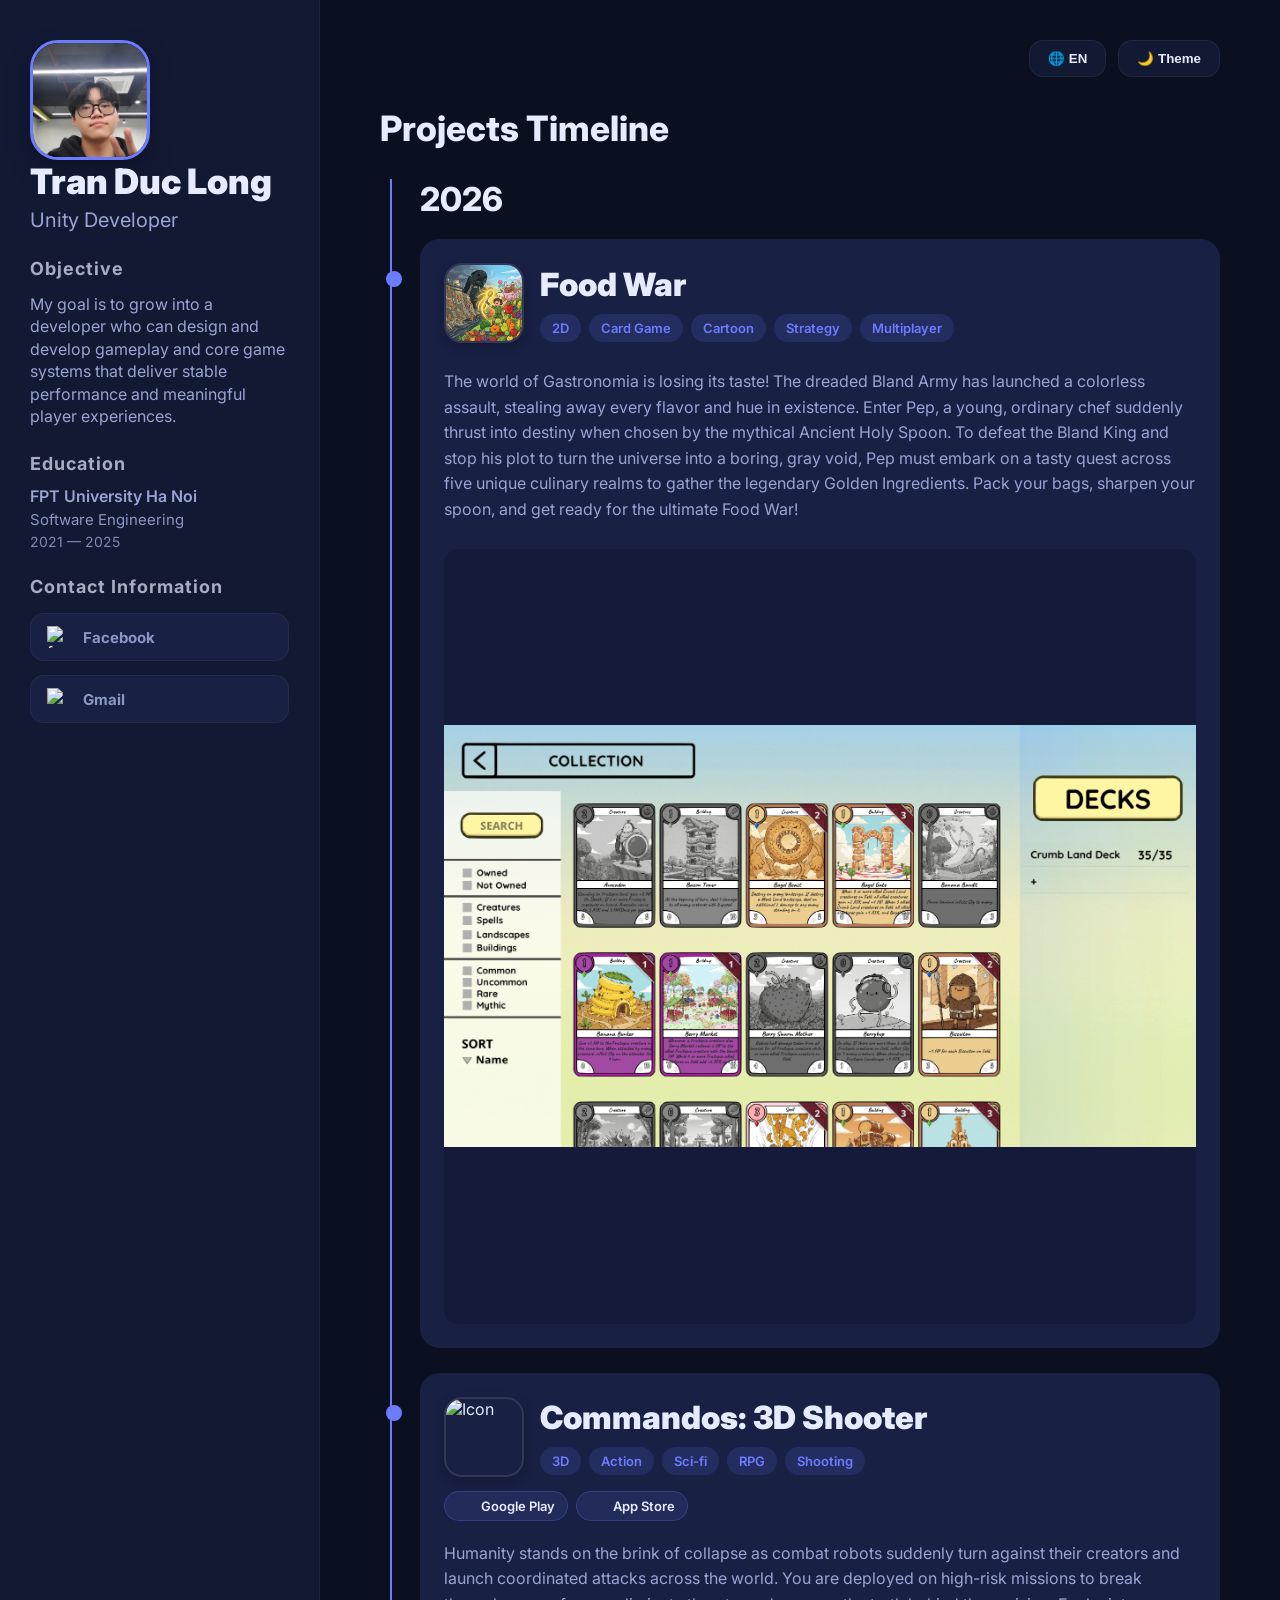
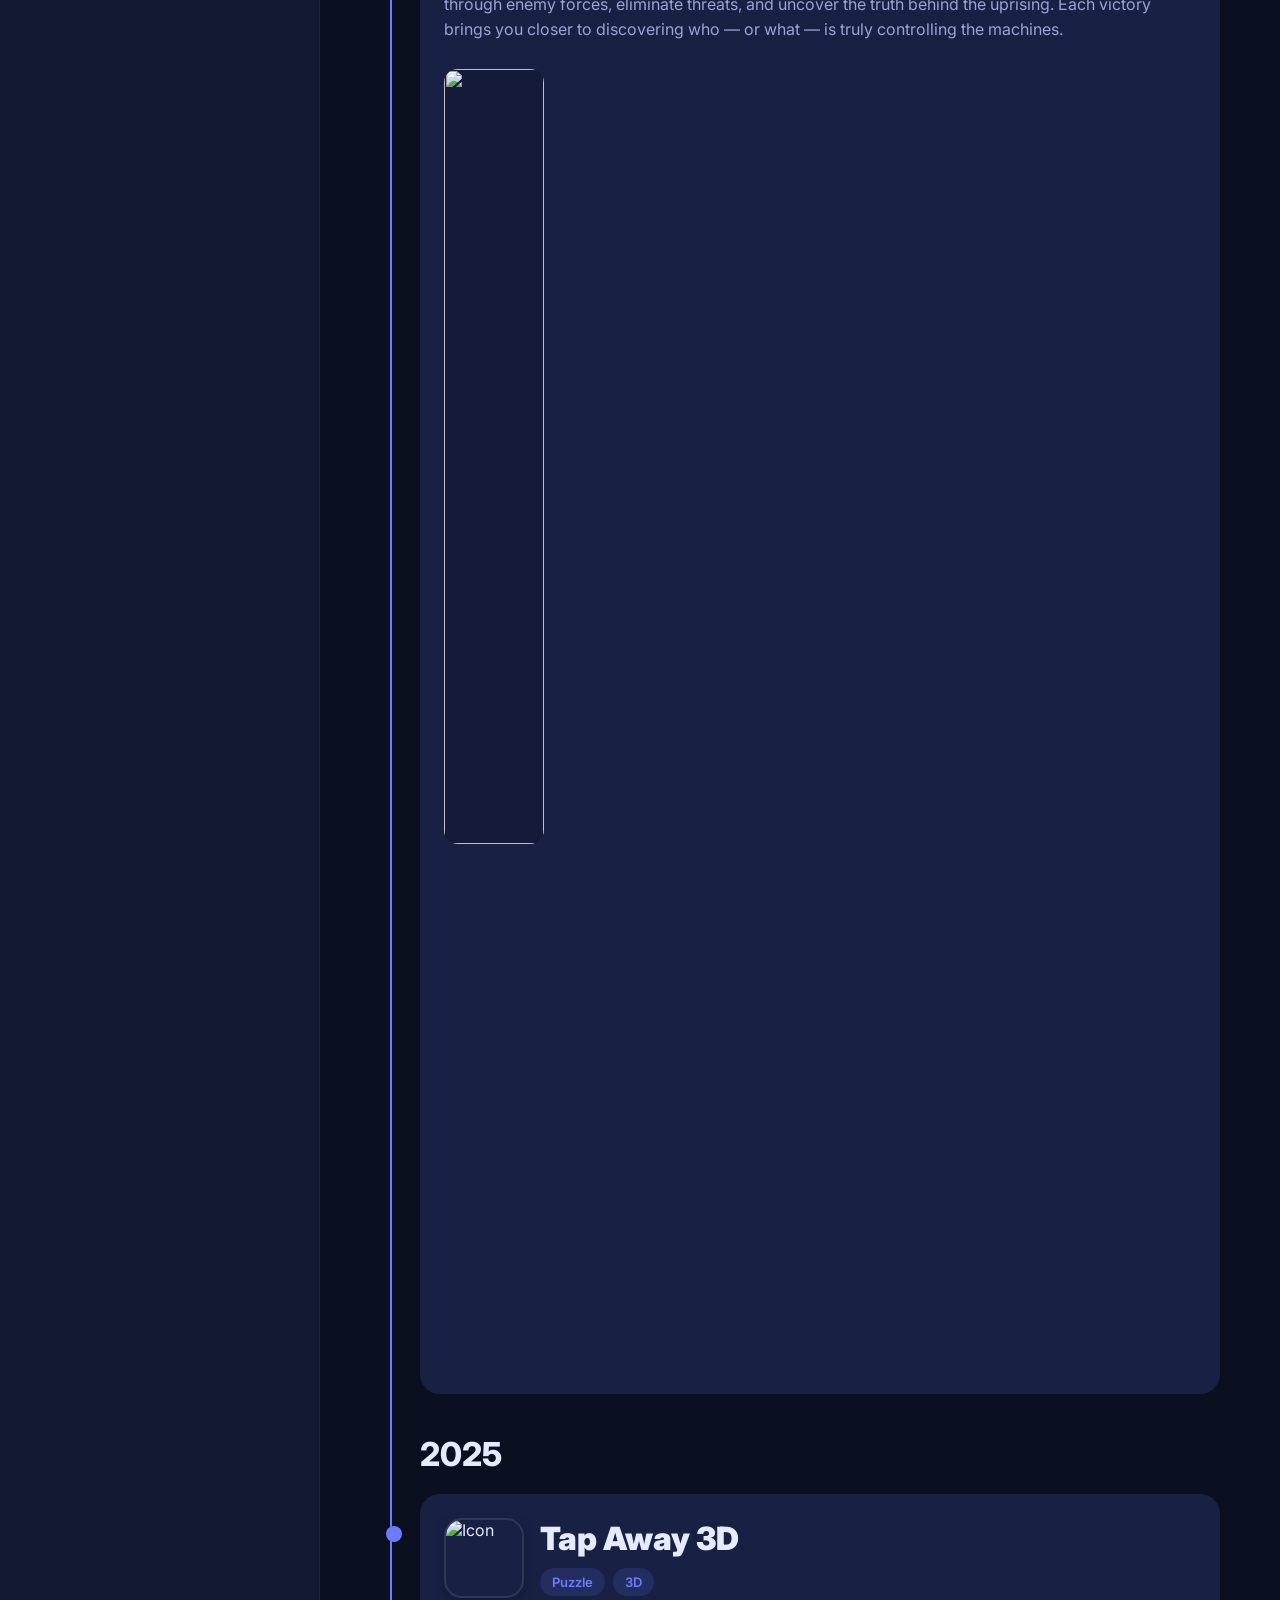
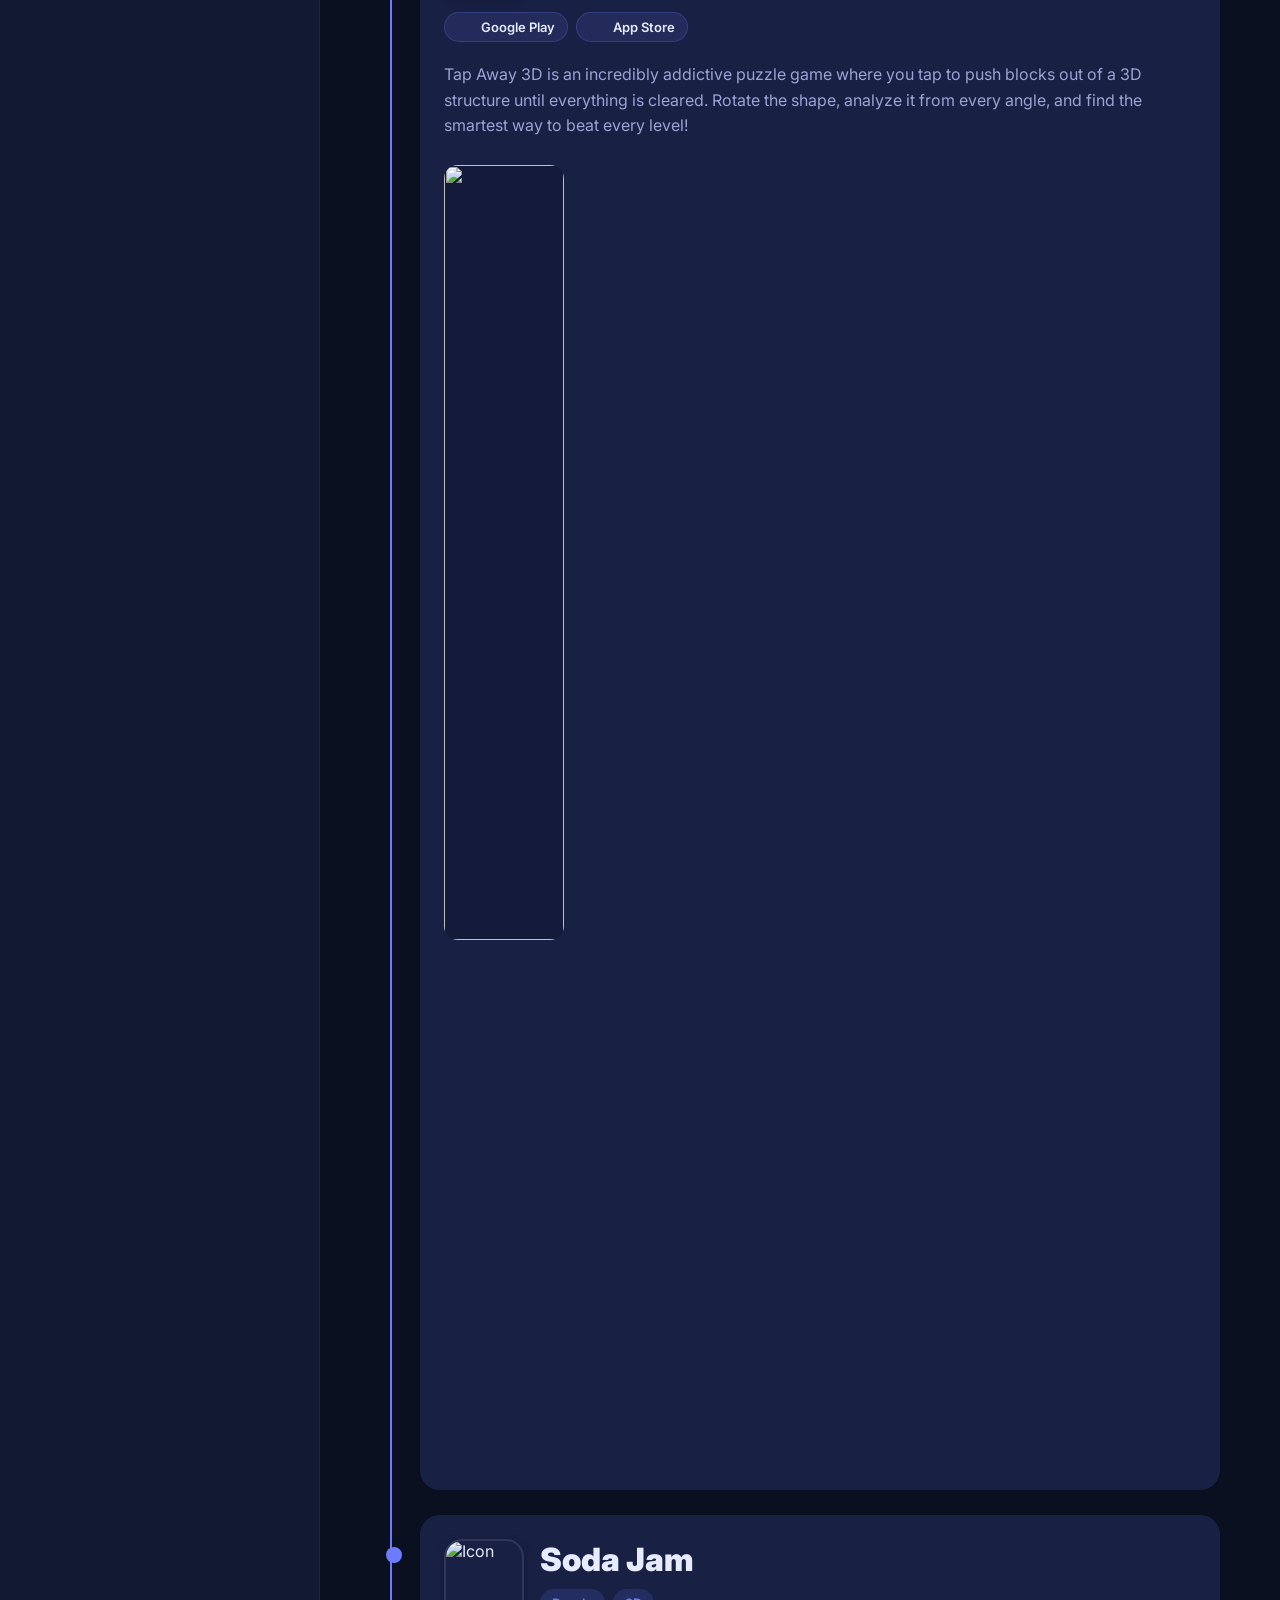
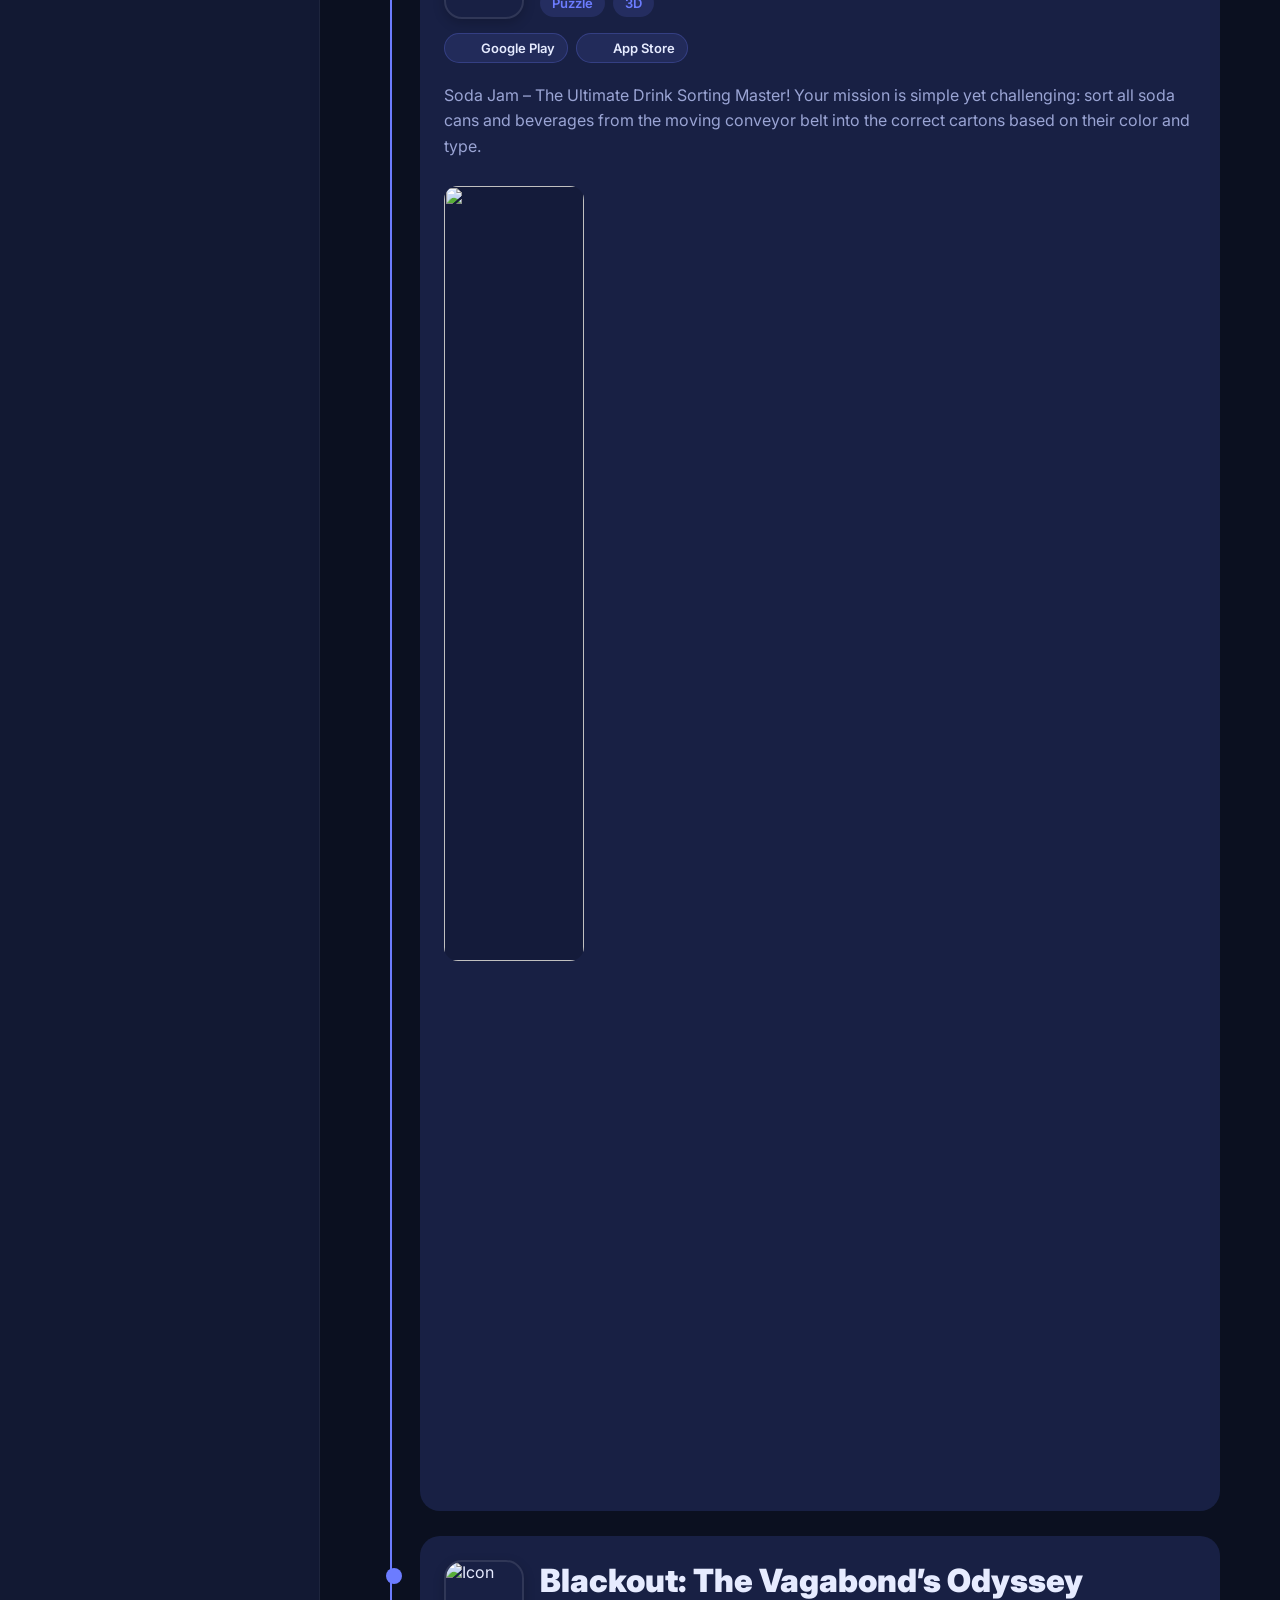
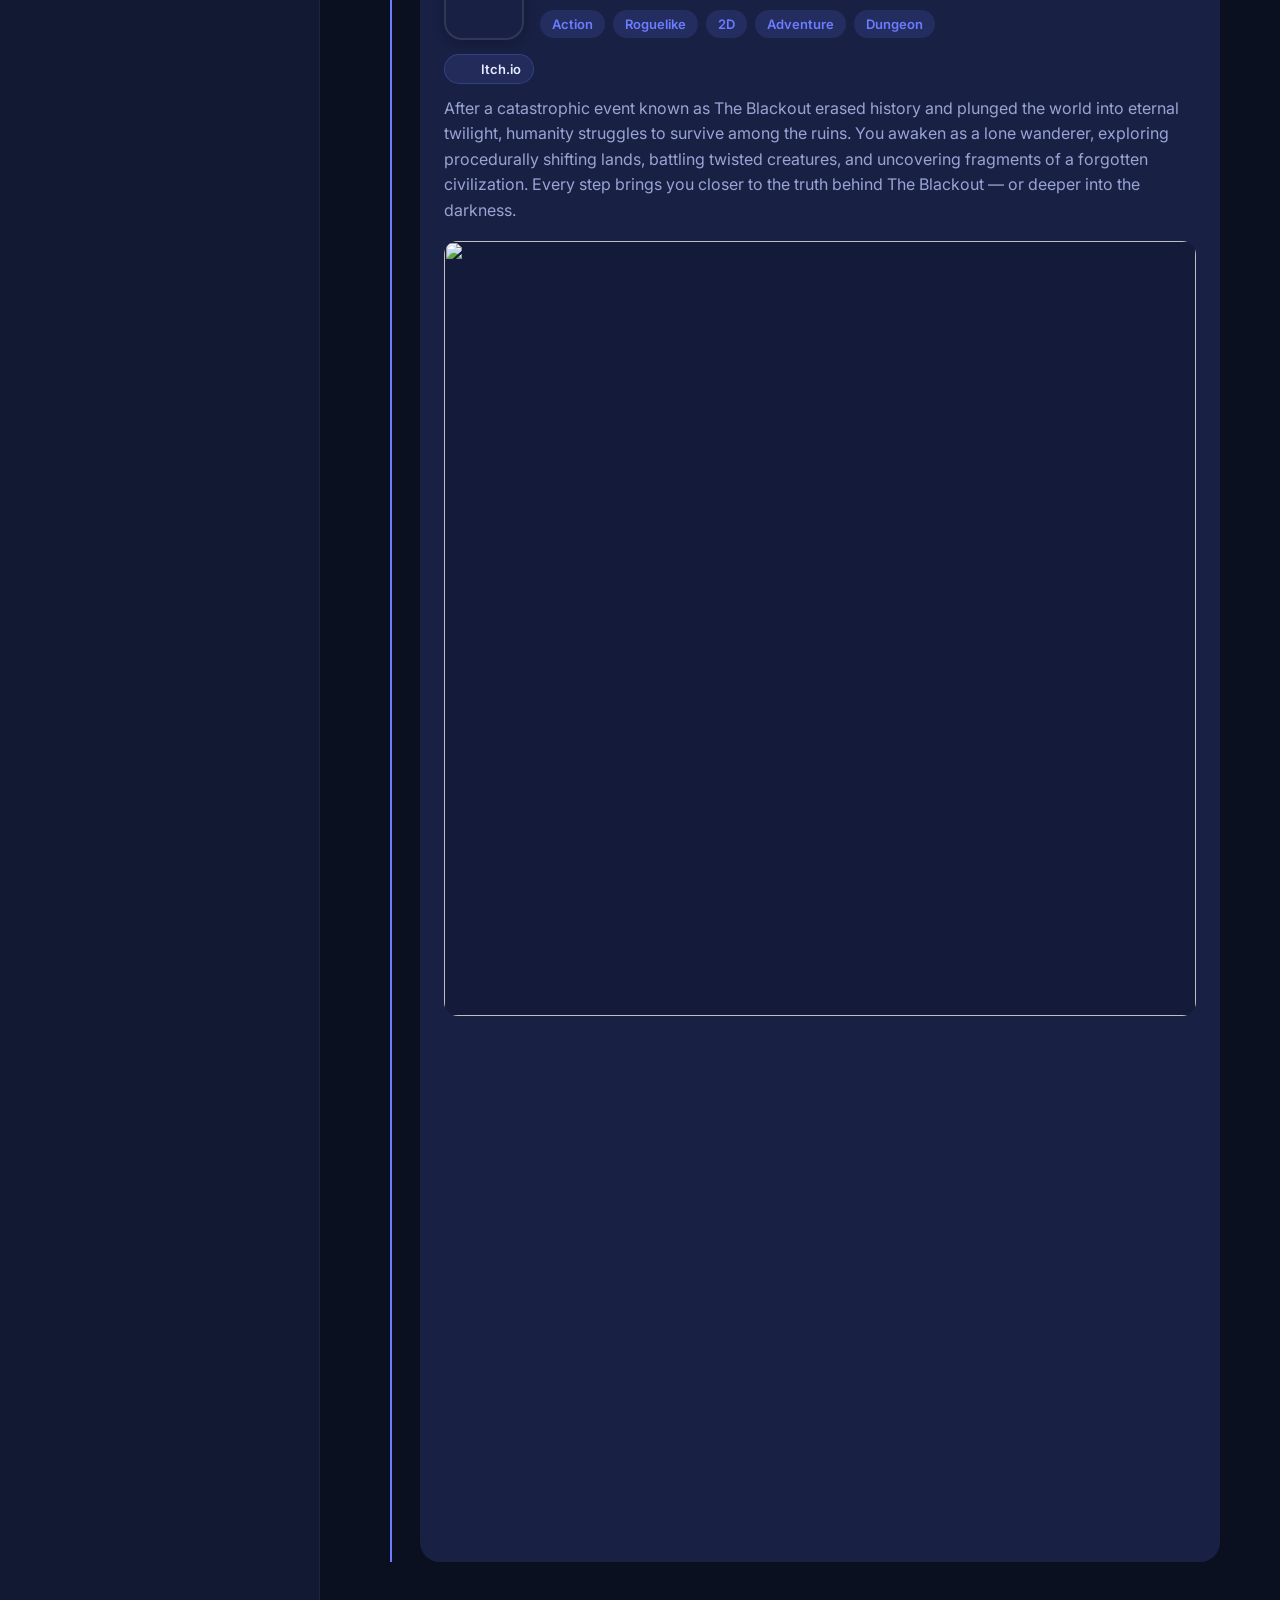
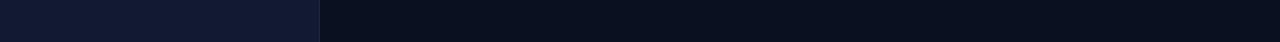
==== commit 25514479: "delete blur" ====
--- a/index.html
+++ b/index.html
@@ -182,7 +182,6 @@
             position: sticky;
             top: 0;
             z-index: 10;
-            backdrop-filter: blur(10px);
         }
 
         .top-btn {
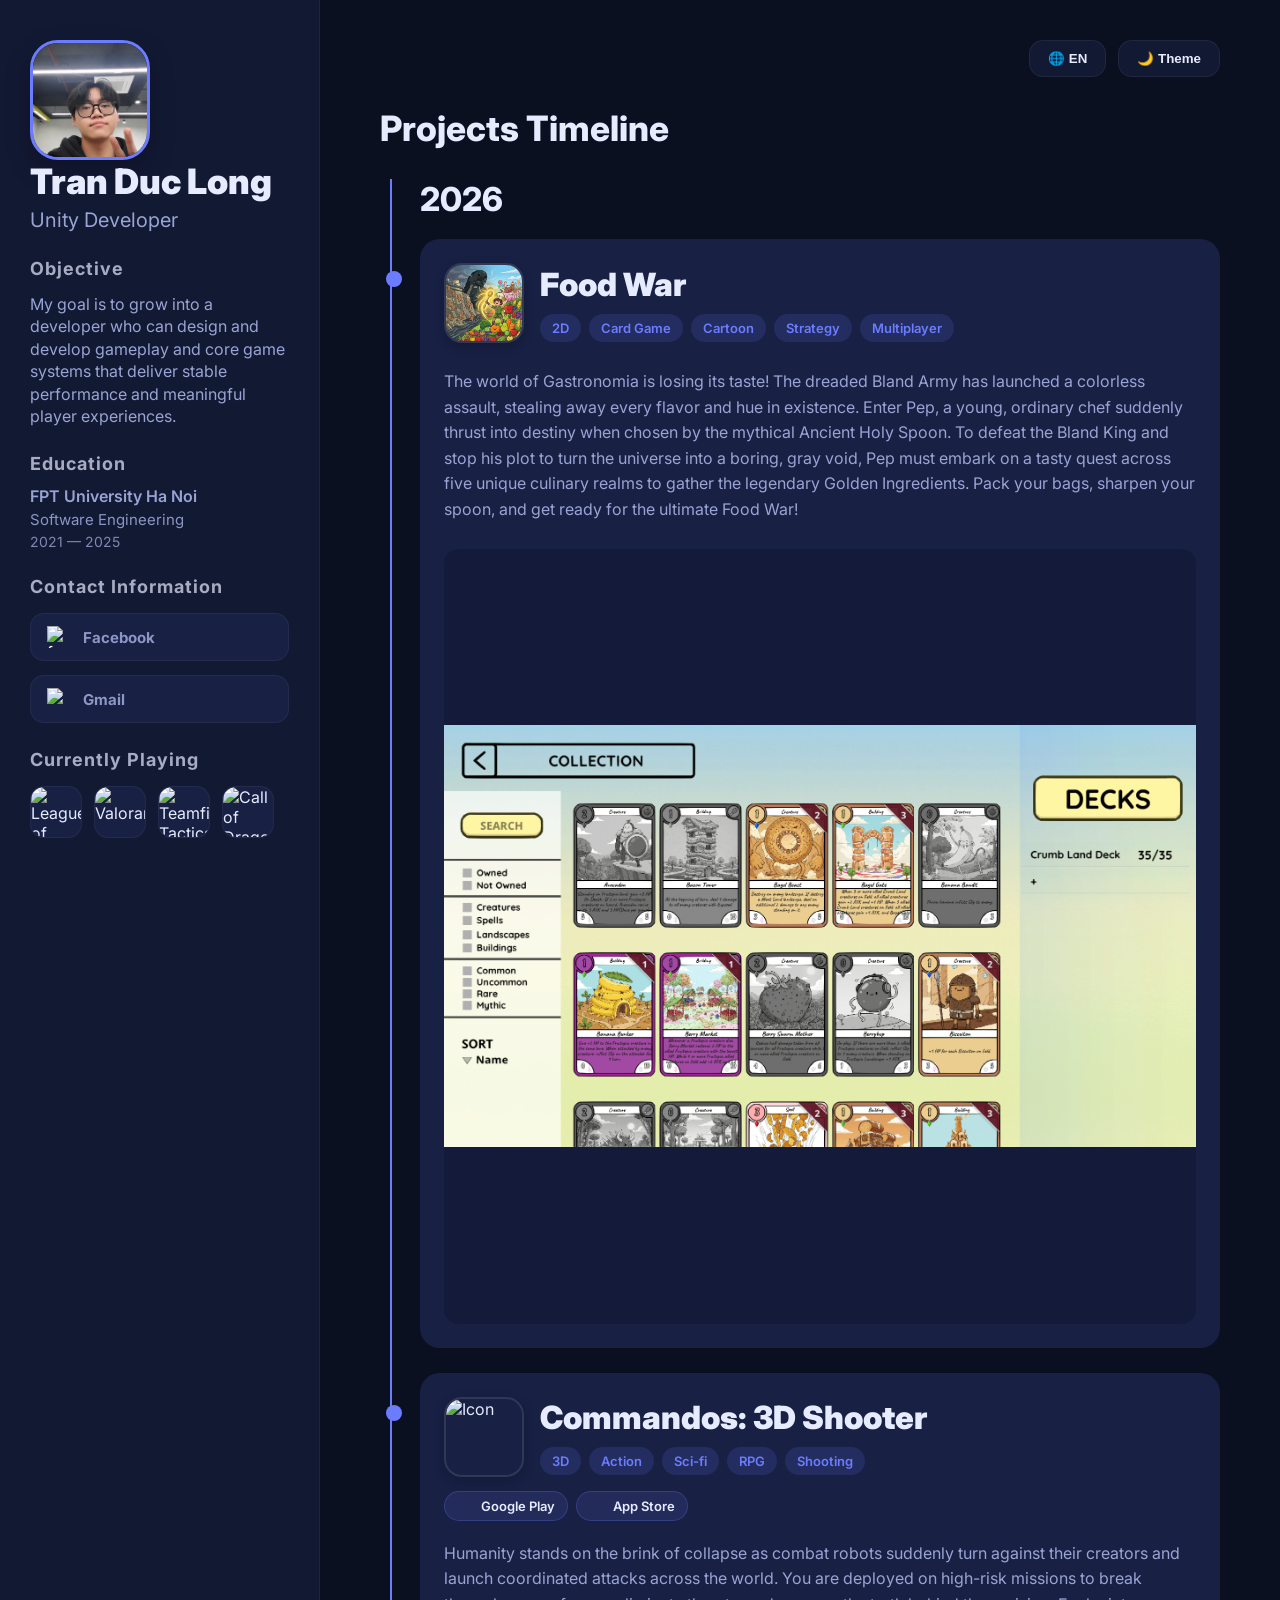
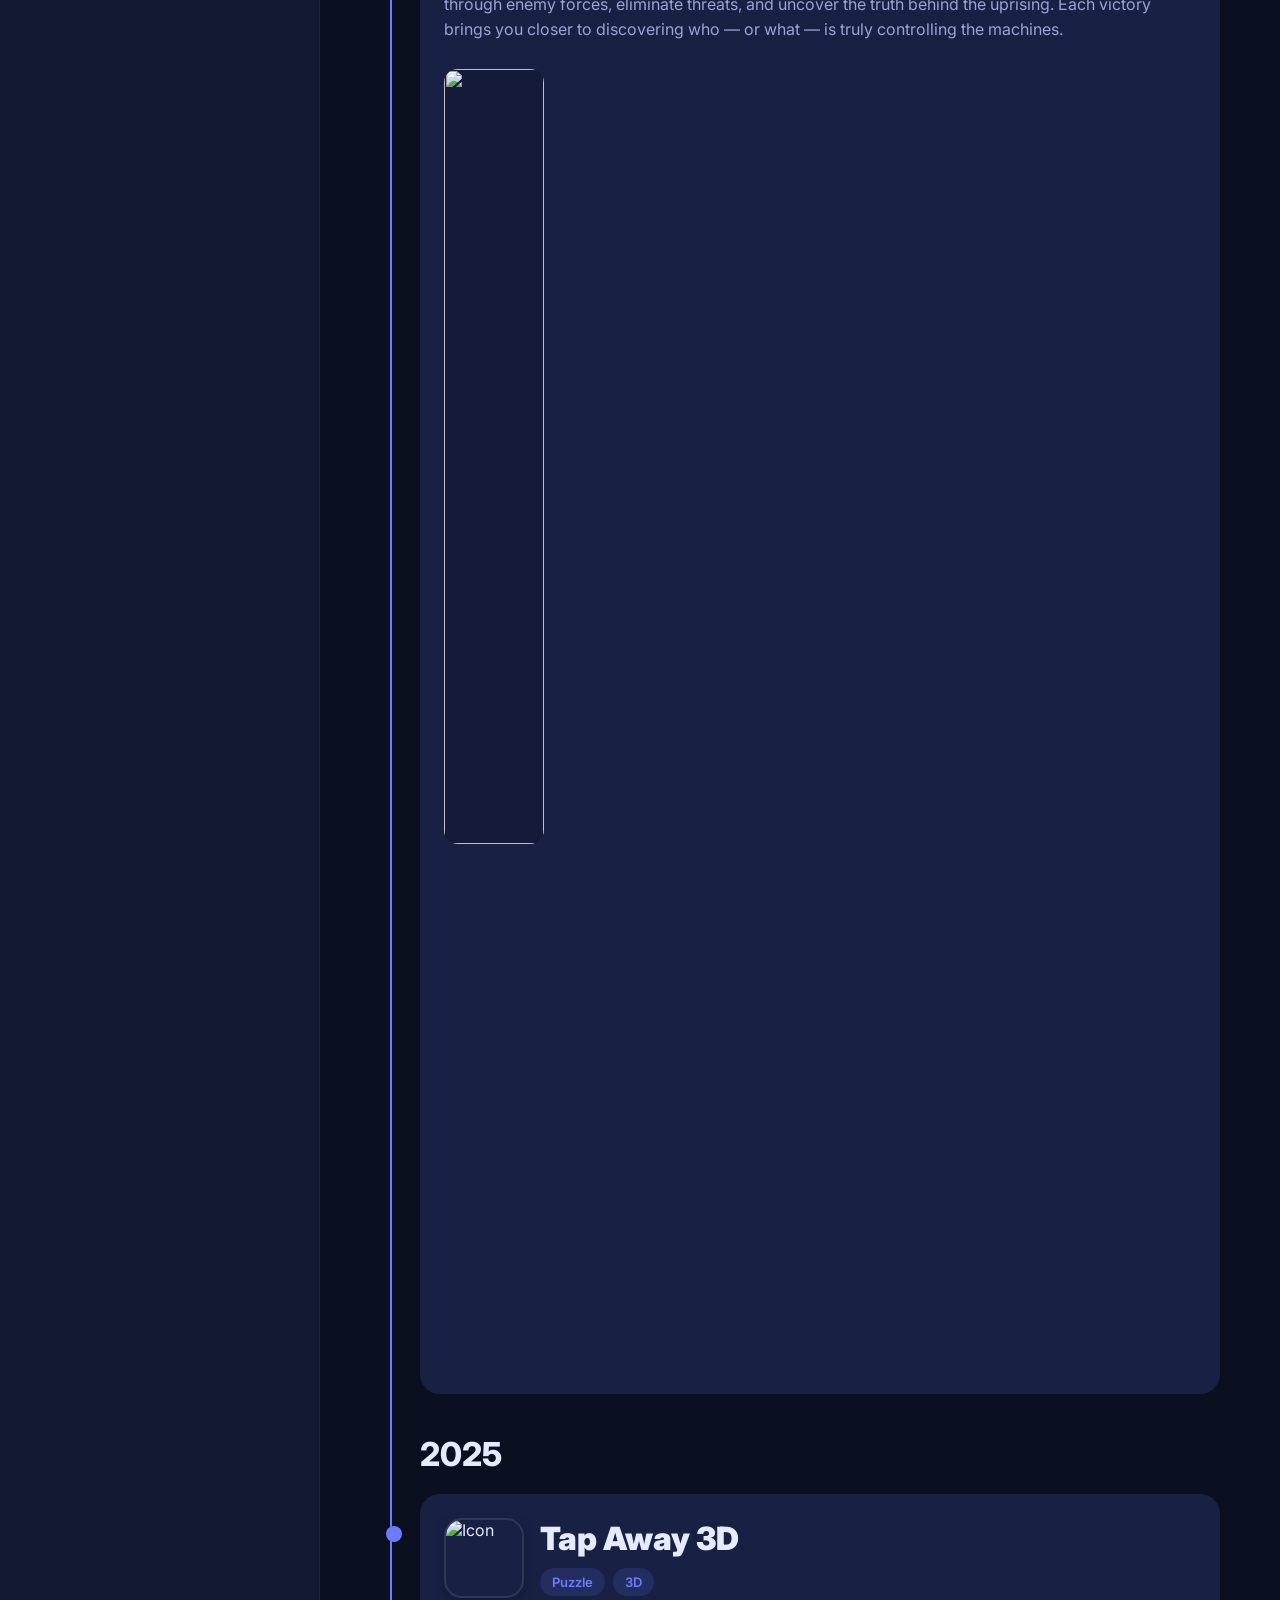
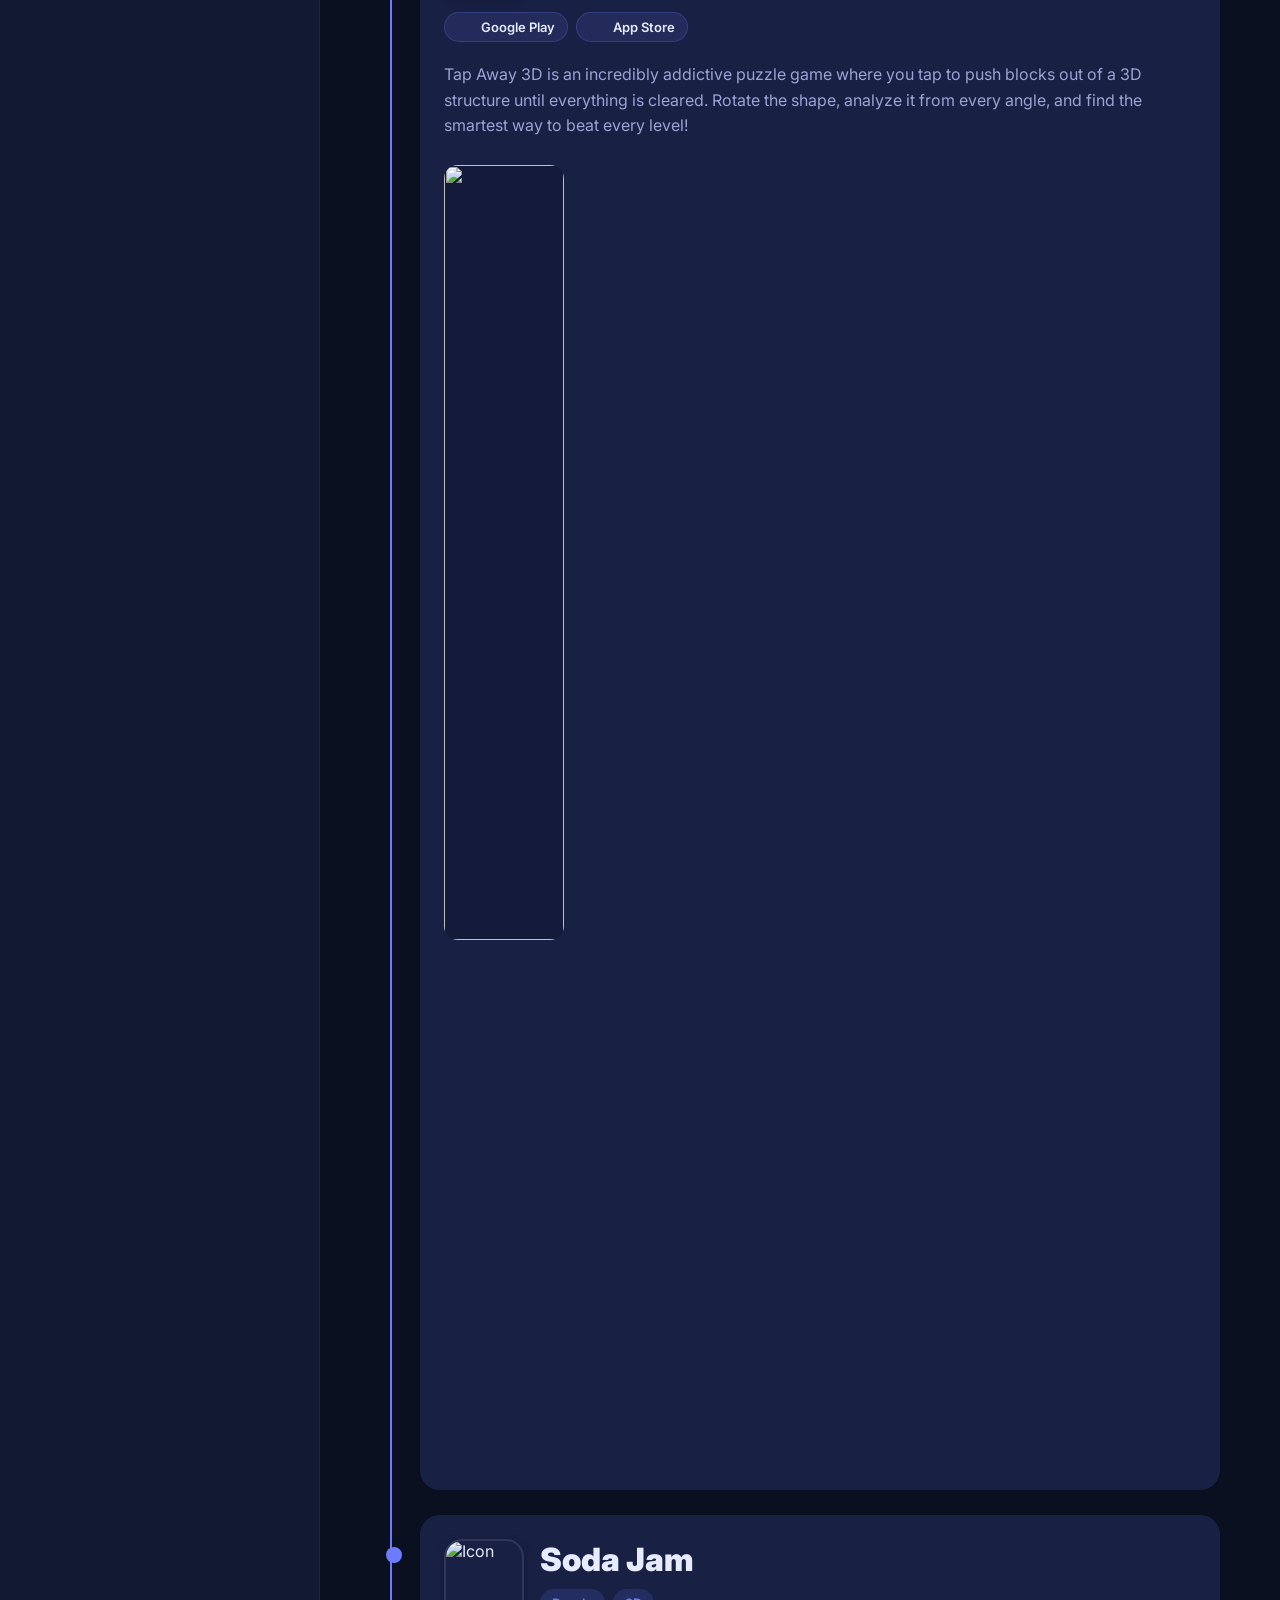
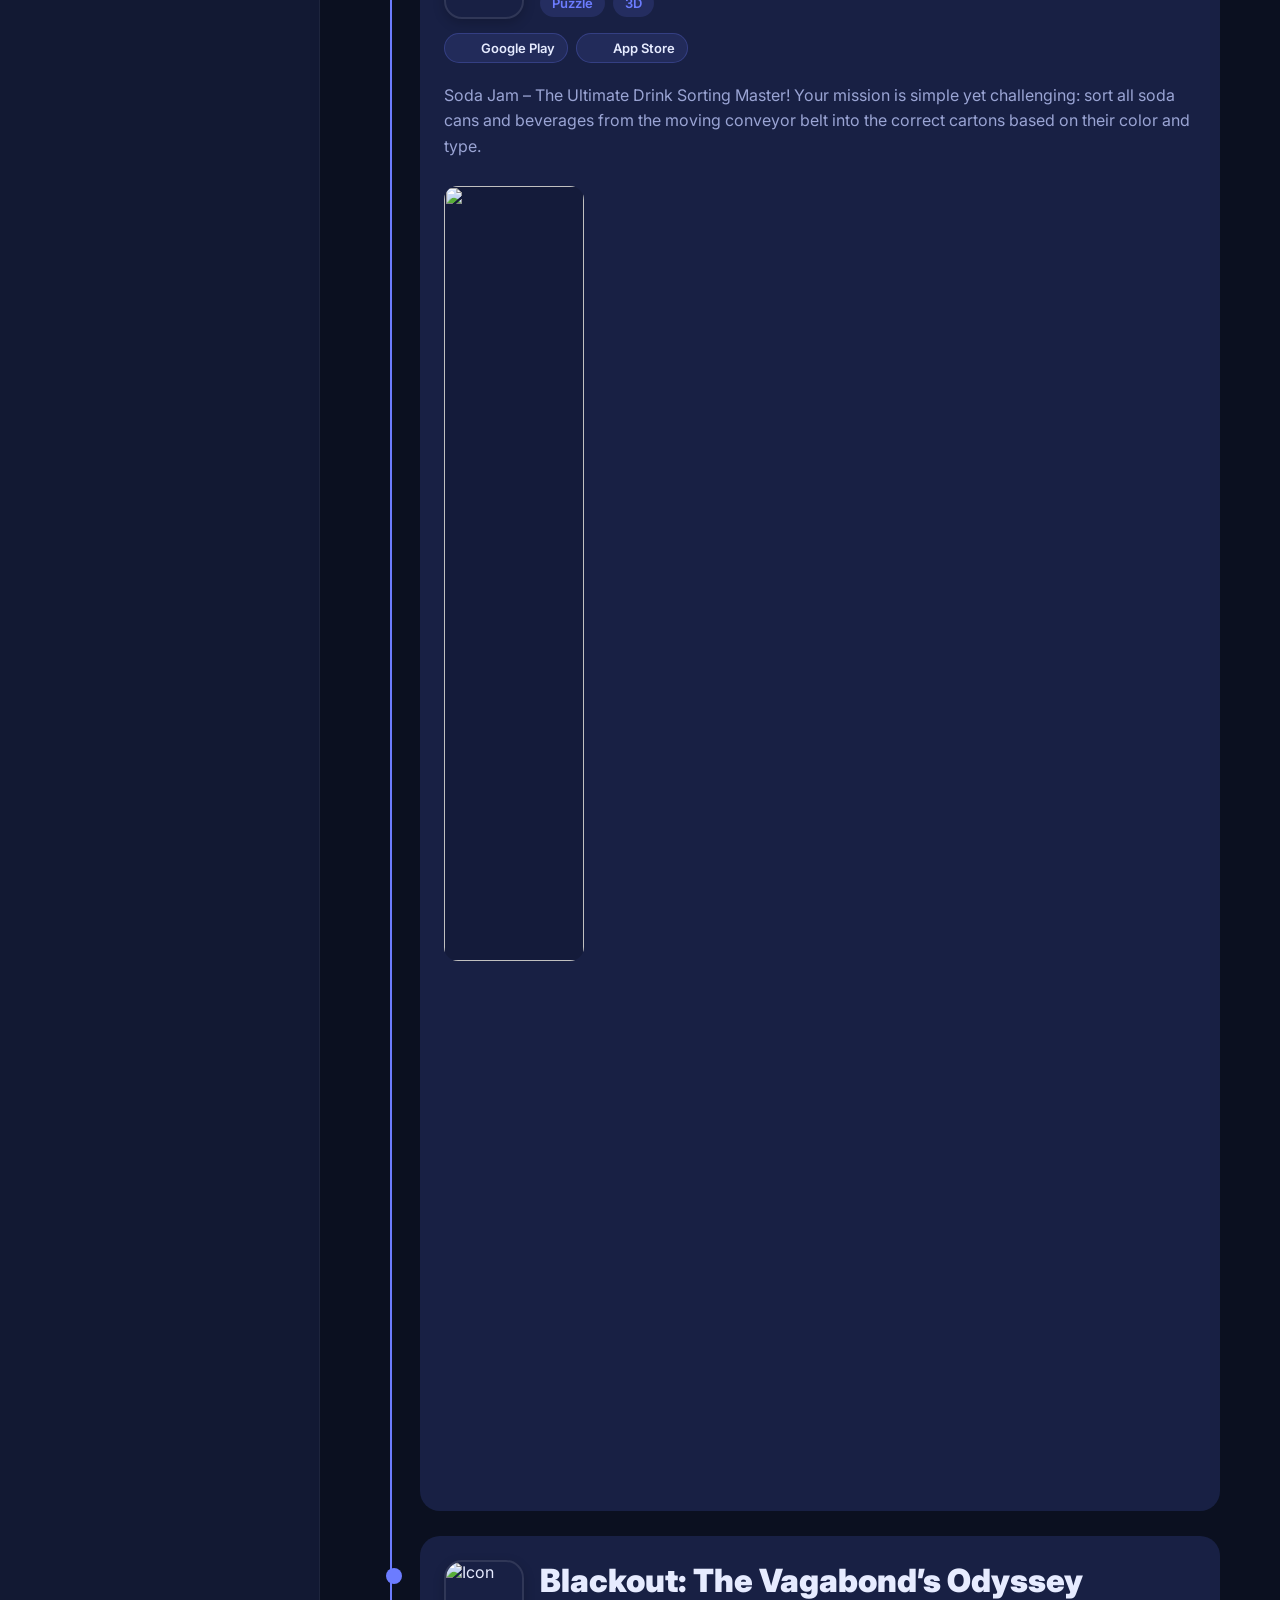
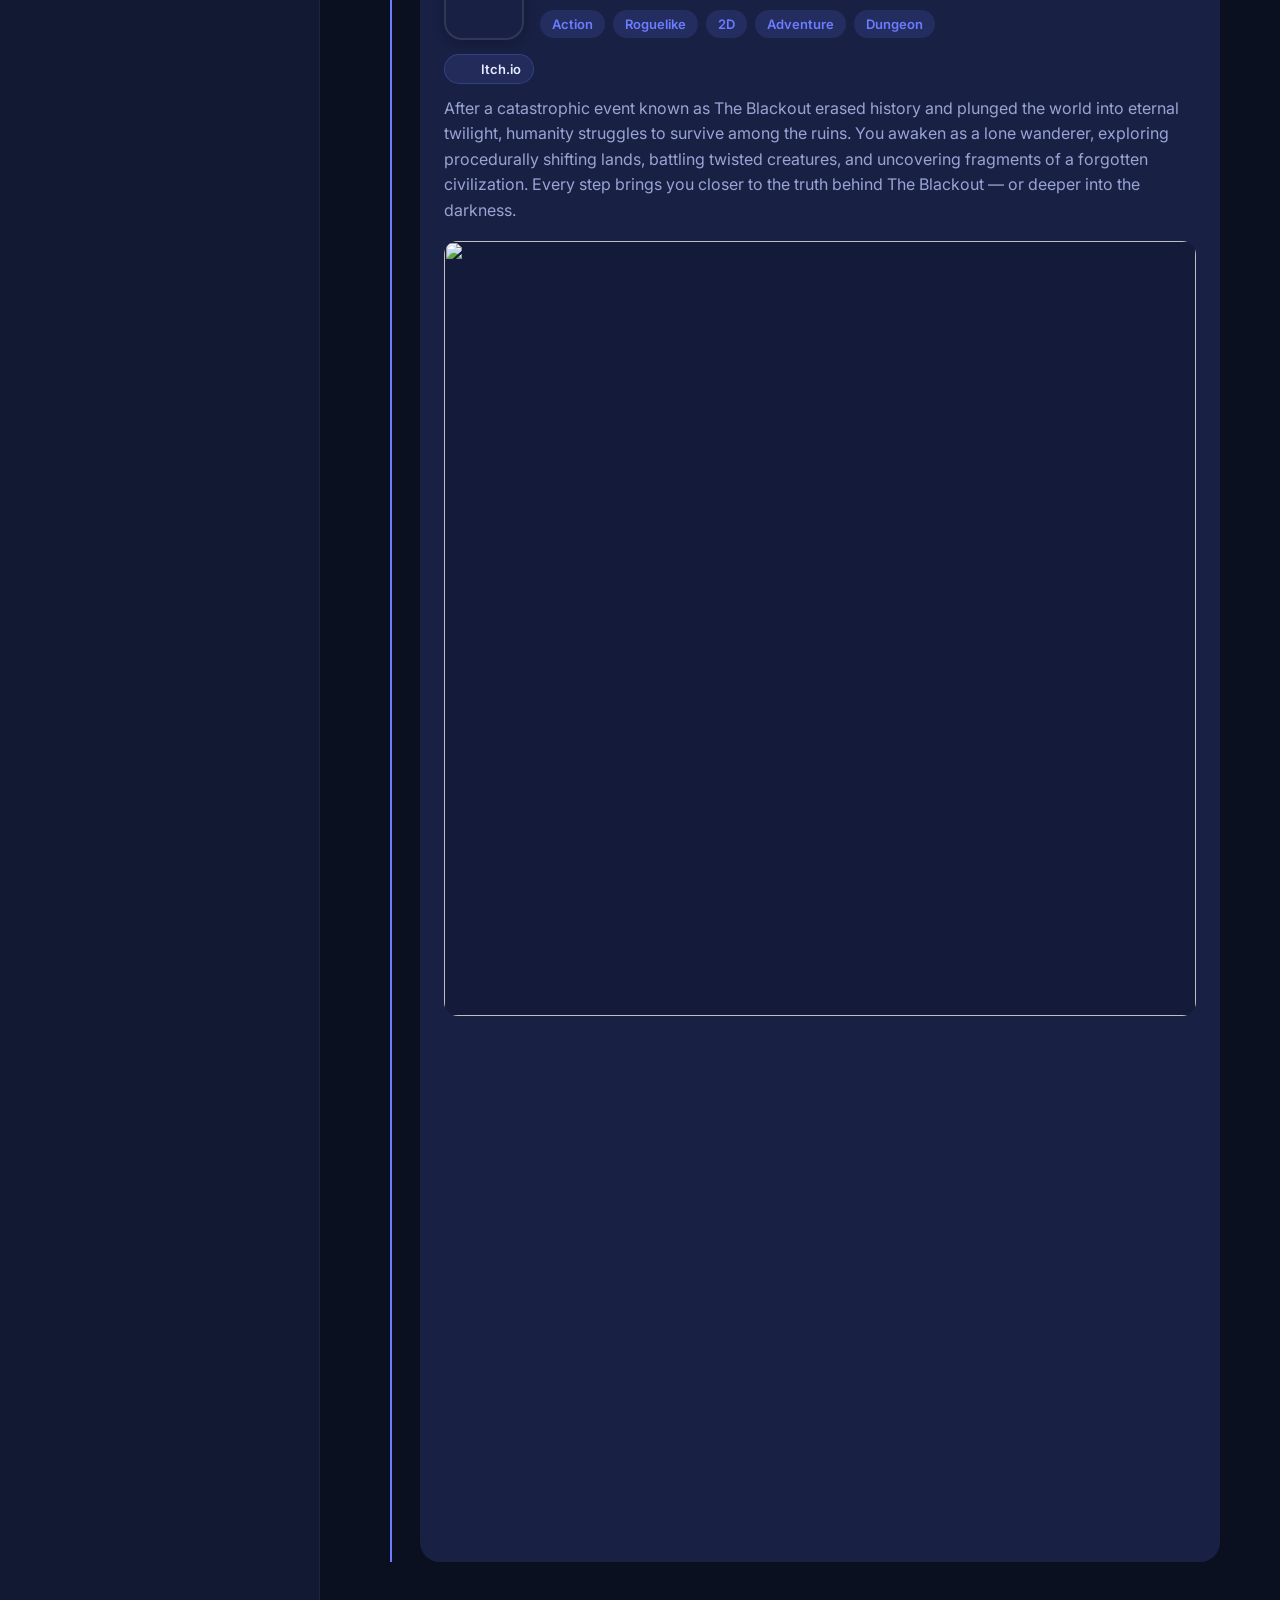
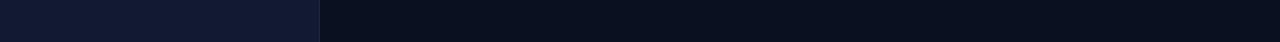
==== commit 700b4ec1: "add played game" ====
--- a/index.html
+++ b/index.html
@@ -376,6 +376,38 @@
                 transform: translateY(-1px);
             }
 
+        /* ===== CURRENTLY PLAYING (icon-only grid) ===== */
+        .playing-grid {
+            margin-top: 16px;
+            display: flex;
+            flex-wrap: wrap;
+            gap: 12px;
+        }
+ 
+        .playing-item {
+            width: 52px;
+            height: 52px;
+            border-radius: 14px;
+            overflow: hidden;
+            background: var(--frame);
+            border: 1px solid rgba(255,255,255,.05);
+            transition: .25s;
+            flex-shrink: 0;
+        }
+ 
+            .playing-item img {
+                width: 100%;
+                height: 100%;
+                object-fit: cover;
+                display: block;
+            }
+ 
+            .playing-item:hover {
+                transform: translateY(-4px);
+                border-color: var(--accent);
+                box-shadow: 0 8px 18px rgba(0,0,0,.25);
+            }
+
 
         /* ===== MOBILE ===== */
         @media(max-width:900px) {
@@ -496,6 +528,36 @@
 
                 </div>
 
+            </div>
+
+            <div class="sidebar-section">
+ 
+                <div class="sidebar-section-title"
+                     data-en="Currently Playing"
+                     data-vi="Đang chơi">
+                    Currently Playing
+                </div>
+ 
+                <div class="playing-grid">
+ 
+                    <div class="playing-item" title="League of Legends">
+                        <img src="asset/games/lol.png" alt="League of Legends">
+                    </div>
+ 
+                    <div class="playing-item" title="Valorant">
+                        <img src="asset/games/valorant.png" alt="Valorant">
+                    </div>
+ 
+                    <div class="playing-item" title="Teamfight Tactics">
+                        <img src="asset/games/tft.png" alt="Teamfight Tactics">
+                    </div>
+ 
+                    <div class="playing-item" title="Call of Dragons">
+                        <img src="asset/games/cod.png" alt="Call of Dragons">
+                    </div>
+ 
+                </div>
+ 
             </div>
         </div>
 
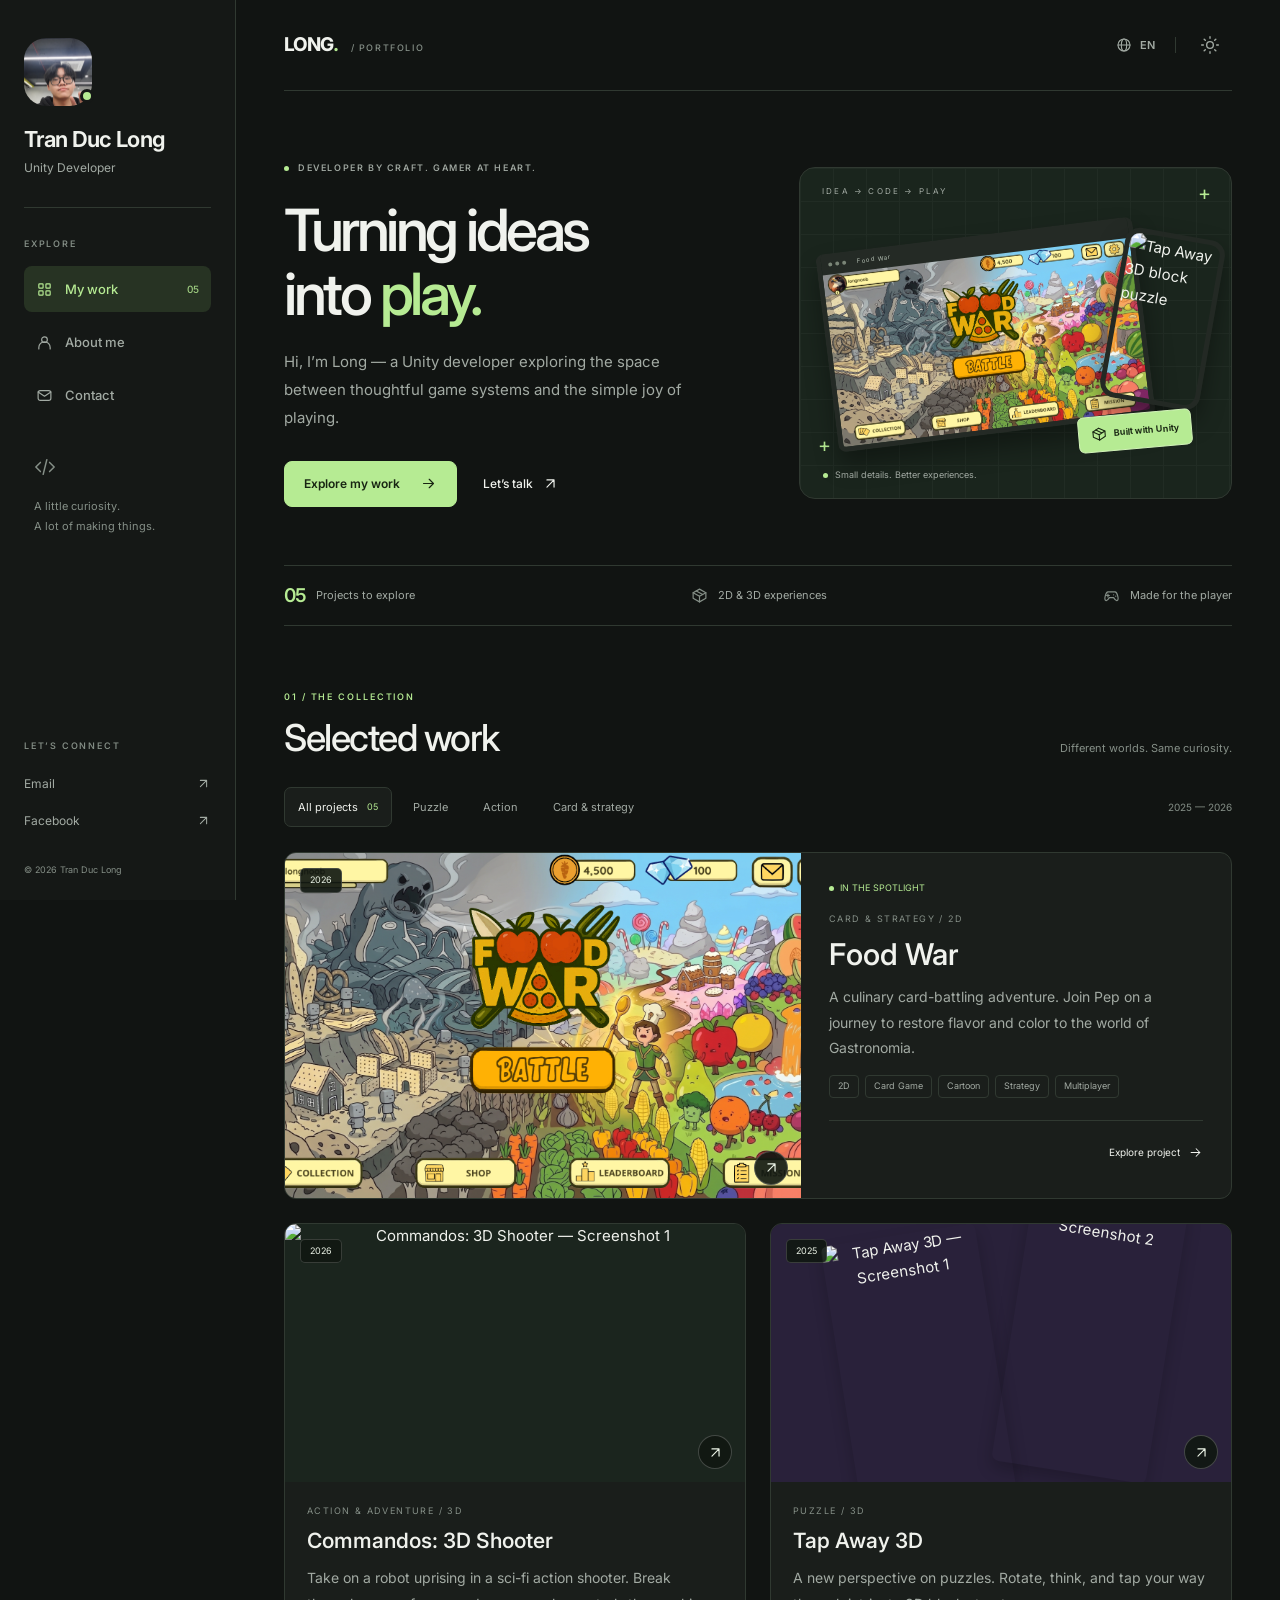
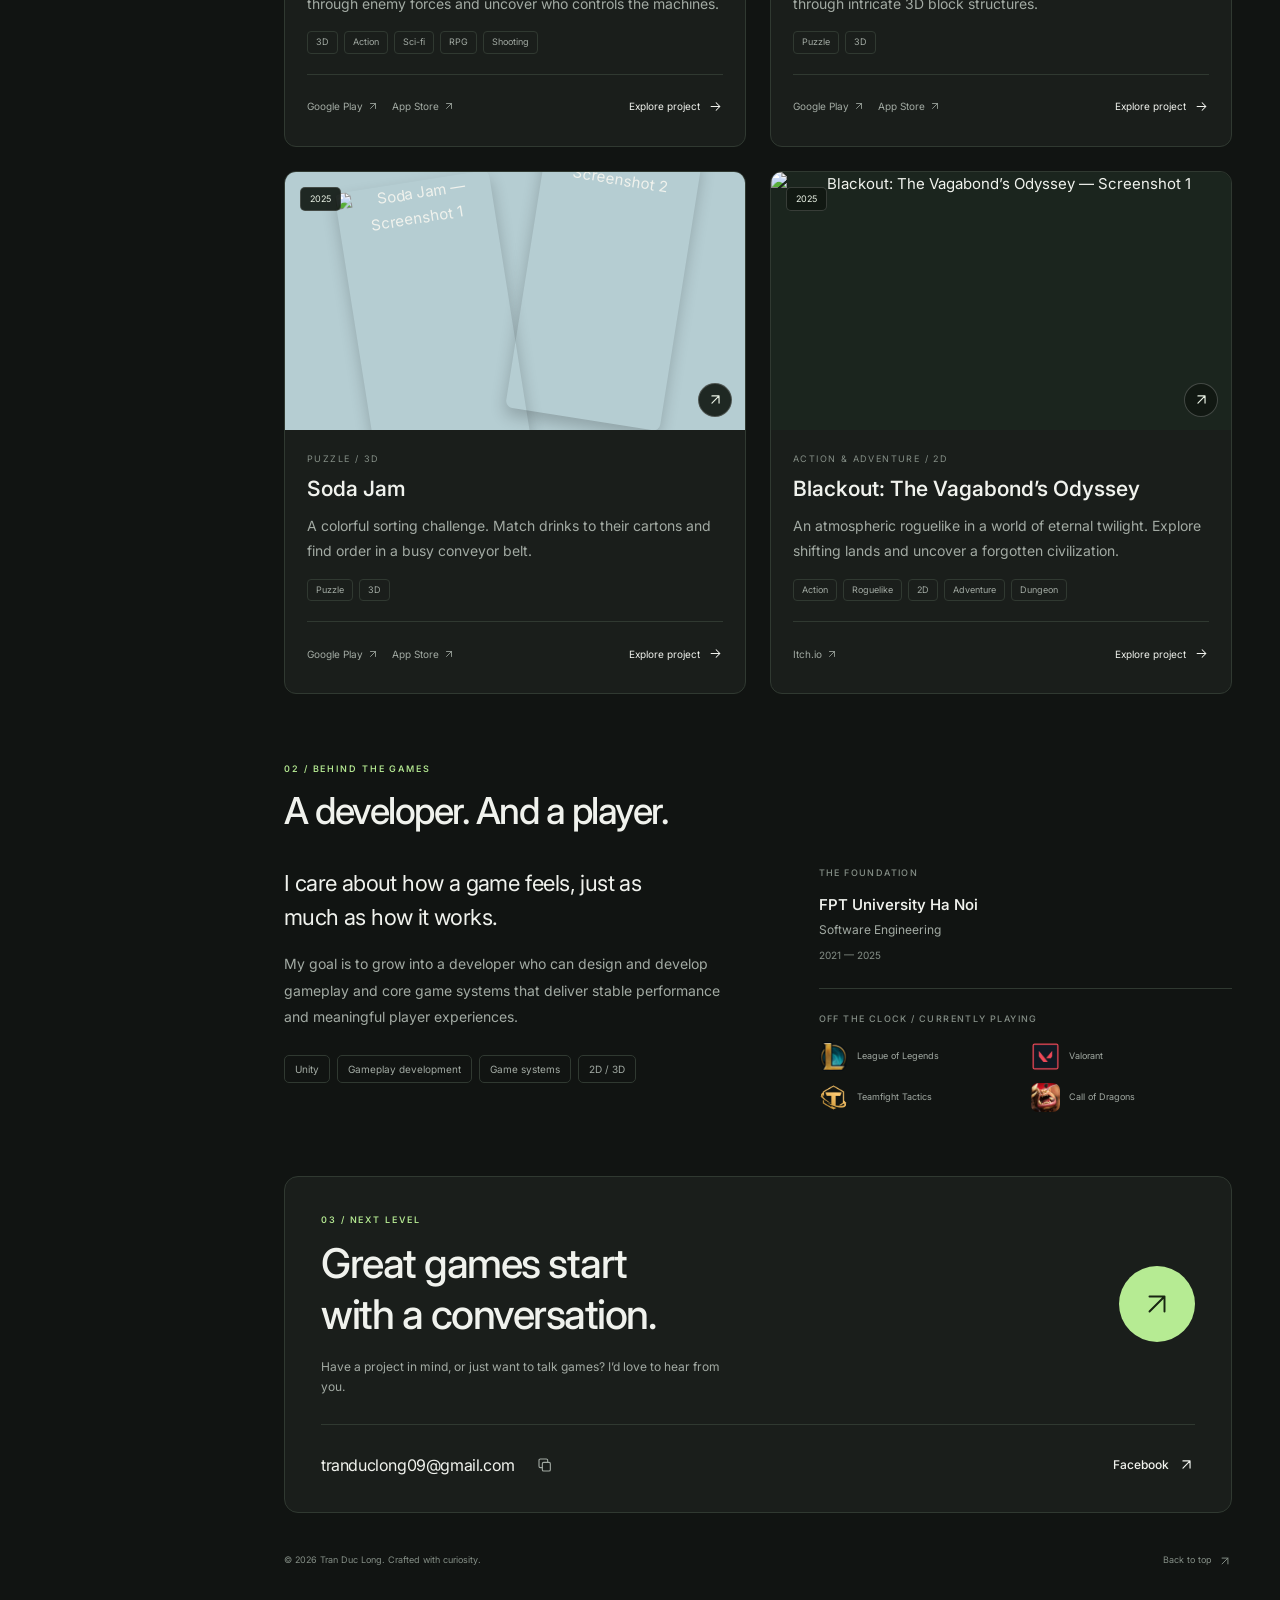
==== commit 3e9e3184: "change UI" ====
--- a/index.html
+++ b/index.html
@@ -1,1000 +1,81 @@
-<!DOCTYPE html>
-<html lang="en">
-<head>
-    <meta charset="utf-8">
-    <meta name="viewport" content="width=device-width,initial-scale=1">
-    <title data-en="Tran Duc Long Portfolio" data-vi="Trần Đức Long Portfolio">Tran Duc Long Portfolio</title>
-    <link rel="icon" href="asset/icon.png">
-    <link href="https://fonts.googleapis.com/css2?family=Inter:wght@300;400;600;700;800&display=swap" rel="stylesheet">
+<!DOCTYPE html>
+<html lang="en">
+<head>
+  <meta charset="utf-8">
+  <meta name="viewport" content="width=device-width, initial-scale=1">
+  <meta name="description" content="Tran Duc Long — Unity Developer. Explore a selection of 2D and 3D games, from card battles and action adventures to playful mobile puzzles.">
+  <meta name="theme-color" content="#111412">
+  <title>Tran Duc Long — Unity Developer</title>
+  <link rel="icon" href="asset/icon.png">
+  <link rel="preconnect" href="https://fonts.googleapis.com">
+  <link rel="preconnect" href="https://fonts.gstatic.com" crossorigin>
+  <link href="https://fonts.googleapis.com/css2?family=Inter:wght@400;450;500;550;600;650;700;750;800&display=swap" rel="stylesheet">
+  <link rel="stylesheet" href="styles.css">
+  <script>
+    try {
+      document.documentElement.dataset.theme = localStorage.getItem('portfolio-theme') === 'light' ? 'light' : 'dark';
+      document.documentElement.lang = localStorage.getItem('portfolio-language') === 'vi' ? 'vi' : 'en';
+    } catch (_) {}
+  </script>
+  <script src="projects.js" defer></script>
+  <script src="app.js" defer></script>
+  <script async src="https://www.googletagmanager.com/gtag/js?id=G-F3N95N39ZR"></script>
+  <script>
+    window.dataLayer = window.dataLayer || [];
+    function gtag(){dataLayer.push(arguments);}
+    gtag('js', new Date()); gtag('config', 'G-F3N95N39ZR');
+  </script>
+</head>
+<body>
+  <svg class="icon-library" xmlns="http://www.w3.org/2000/svg" aria-hidden="true">
+    <symbol id="icon-arrow" viewBox="0 0 24 24"><path d="M5 12h14m-6-6 6 6-6 6"/></symbol>
+    <symbol id="icon-up-right" viewBox="0 0 24 24"><path d="M7 17 17 7M7 7h10v10"/></symbol>
+    <symbol id="icon-grid" viewBox="0 0 24 24"><rect x="4" y="4" width="6" height="6" rx="1"/><rect x="14" y="4" width="6" height="6" rx="1"/><rect x="4" y="14" width="6" height="6" rx="1"/><rect x="14" y="14" width="6" height="6" rx="1"/></symbol>
+    <symbol id="icon-person" viewBox="0 0 24 24"><circle cx="12" cy="8" r="4"/><path d="M4 21v-2a8 8 0 0 1 16 0v2"/></symbol>
+    <symbol id="icon-mail" viewBox="0 0 24 24"><rect x="3" y="5" width="18" height="14" rx="3"/><path d="m3 7 9 6 9-6"/></symbol>
+    <symbol id="icon-sun" viewBox="0 0 24 24"><circle cx="12" cy="12" r="4"/><path d="M12 2v2m0 16v2M2 12h2m16 0h2M5 5l1.4 1.4m11.2 11.2L19 19M5 19l1.4-1.4M17.6 6.4 19 5"/></symbol>
+    <symbol id="icon-moon" viewBox="0 0 24 24"><path d="M20.8 13.2A9 9 0 0 1 10.8 3 9 9 0 1 0 20.8 13.2Z"/></symbol>
+    <symbol id="icon-globe" viewBox="0 0 24 24"><circle cx="12" cy="12" r="9"/><ellipse cx="12" cy="12" rx="4" ry="9"/><path d="M3 12h18"/></symbol>
+    <symbol id="icon-code" viewBox="0 0 24 24"><path d="m7 7-5 5 5 5m10-10 5 5-5 5M14 4l-4 16"/></symbol>
+    <symbol id="icon-play" viewBox="0 0 24 24"><path d="m9 5 11 7-11 7Z"/></symbol>
+    <symbol id="icon-close" viewBox="0 0 24 24"><path d="m6 6 12 12M6 18 18 6"/></symbol>
+    <symbol id="icon-chevron" viewBox="0 0 24 24"><path d="m9 5 7 7-7 7"/></symbol>
+    <symbol id="icon-copy" viewBox="0 0 24 24"><rect x="8" y="8" width="12" height="13" rx="2"/><path d="M16 8V5a2 2 0 0 0-2-2H5a2 2 0 0 0-2 2v9a2 2 0 0 0 2 2h3"/></symbol>
+    <symbol id="icon-check" viewBox="0 0 24 24"><path d="m5 12 4 4L19 6"/></symbol>
+    <symbol id="icon-cube" viewBox="0 0 24 24"><path d="m12 3 9 5v8l-9 5-9-5V8Z"/><path d="m3 8 9 5 9-5m-9 5v8M7.5 5.5l9 5"/></symbol>
+    <symbol id="icon-game" viewBox="0 0 24 24"><path d="M7 7h10c3 0 6 11 3 12-2 1-5-4-5-4H9s-3 5-5 4C1 18 4 7 7 7Z"/><path d="M7 10v4m-2-2h4m6-1h.01M18 13h.01"/></symbol>
+  </svg>
+  <a class="skip-link" href="#main" data-en="Skip to content" data-vi="Đến nội dung chính">Skip to content</a>
+  <aside class="sidebar">
+    <a class="identity" href="#home" aria-label="Tran Duc Long — home">
+      <div class="avatar-wrap"><img class="avatar" src="asset/avatar(1).png" alt="Tran Duc Long" width="72" height="72"><span class="avatar-dot"></span></div>
+      <div><span class="name" data-en="Tran Duc Long" data-vi="Trần Đức Long">Tran Duc Long</span><span class="role" data-en="Unity Developer" data-vi="Lập trình viên Unity">Unity Developer</span></div>
+    </a>
+    <div class="sidebar-rule"></div><span class="sidebar-label" data-en="EXPLORE" data-vi="KHÁM PHÁ">EXPLORE</span>
+    <nav class="navigation" aria-label="Main navigation">
+      <a href="#projects" class="nav-link active" aria-current="location"><svg class="icon"><use href="#icon-grid"/></svg><span data-en="My work" data-vi="Dự án">My work</span><span class="nav-count">05</span></a>
+      <a href="#about" class="nav-link"><svg class="icon"><use href="#icon-person"/></svg><span data-en="About me" data-vi="Về tôi">About me</span></a>
+      <a href="#contact" class="nav-link"><svg class="icon"><use href="#icon-mail"/></svg><span data-en="Contact" data-vi="Liên hệ">Contact</span></a>
+    </nav>
+    <div class="sidebar-note"><svg class="icon"><use href="#icon-code"/></svg><p data-en="A little curiosity.&#10;A lot of making things." data-vi="Một chút tò mò.&#10;Thật nhiều sáng tạo.">A little curiosity.<br>A lot of making things.</p></div>
+    <div class="sidebar-bottom"><p class="sidebar-label" data-en="LET’S CONNECT" data-vi="KẾT NỐI VỚI TÔI">LET’S CONNECT</p><a href="mailto:tranduclong09@gmail.com" class="sidebar-contact">Email <svg class="icon"><use href="#icon-up-right"/></svg></a><a href="https://www.facebook.com/tranduclong0708" target="_blank" rel="noopener noreferrer" class="sidebar-contact">Facebook <svg class="icon"><use href="#icon-up-right"/></svg></a><p class="sidebar-foot">© <span class="current-year">2026</span> Tran Duc Long</p></div>
+  </aside>
+  <main id="main" class="main" tabindex="-1">
+    <header class="topbar" id="home"><a href="#home" class="wordmark">LONG<span class="wordmark-dot">.</span><span class="wordmark-caption"> / PORTFOLIO</span></a><div class="preferences"><button class="language-button" id="langBtn" type="button" aria-label="Switch to Vietnamese"><svg class="icon"><use href="#icon-globe"/></svg><span id="languageLabel">EN</span></button><span class="control-divider"></span><button class="icon-button" id="themeBtn" type="button" aria-label="Switch to light theme"><svg class="icon"><use href="#icon-sun"/></svg></button></div></header>
+    <section class="hero" aria-labelledby="hero-title">
+      <div class="hero-copy"><p class="eyebrow"><span class="small-dot"></span><span data-en="DEVELOPER BY CRAFT. GAMER AT HEART." data-vi="LẬP TRÌNH BẰNG ĐAM MÊ. CHƠI BẰNG TRÁI TIM.">DEVELOPER BY CRAFT. GAMER AT HEART.</span></p><h1 id="hero-title"><span data-en="Turning ideas" data-vi="Biến ý tưởng">Turning ideas</span><br><span data-en="into " data-vi="thành ">into </span><span class="accent-text" data-en="play." data-vi="trò chơi.">play.</span></h1><p class="hero-description" data-en="Hi, I’m Long — a Unity developer exploring the space between thoughtful game systems and the simple joy of playing." data-vi="Chào bạn, tôi là Long — lập trình viên Unity, theo đuổi sự kết hợp giữa hệ thống game chỉn chu và niềm vui giản đơn khi chơi.">Hi, I’m Long — a Unity developer exploring the space between thoughtful game systems and the simple joy of playing.</p><div class="hero-actions"><a class="button button-primary" href="#projects"><span data-en="Explore my work" data-vi="Khám phá dự án">Explore my work</span><svg class="icon"><use href="#icon-arrow"/></svg></a><a class="text-link" href="#contact"><span data-en="Let’s talk" data-vi="Cùng trò chuyện">Let’s talk</span><svg class="icon"><use href="#icon-up-right"/></svg></a></div></div>
+      <div class="hero-art" aria-label="A selection of my game projects"><div class="art-grid"></div><span class="art-plus plus-one">+</span><span class="art-plus plus-two">+</span><span class="art-label">IDEA → CODE → PLAY</span><div class="game-window"><div class="window-toolbar"><span></span><span></span><span></span><span class="window-name">Food War</span></div><img src="asset/FoodWar/food_war1.png" alt="Food War’s colorful culinary world" width="1706" height="957" fetchpriority="high"></div><div class="game-phone"><img src="asset/TapAway3D/1.jpg" alt="Tap Away 3D block puzzle" width="1080" height="1920"></div><span class="art-sticker"><svg class="icon"><use href="#icon-cube"/></svg><span>Built with Unity</span></span><div class="art-caption"><span class="small-dot"></span><span data-en="Small details. Better experiences." data-vi="Chi tiết nhỏ. Trải nghiệm tốt hơn.">Small details. Better experiences.</span></div></div>
+    </section>
+    <div class="intro-strip"><div><span class="strip-number">05</span><span data-en="Projects to explore" data-vi="Dự án để khám phá">Projects to explore</span></div><div><svg class="icon"><use href="#icon-cube"/></svg><span data-en="2D & 3D experiences" data-vi="Trải nghiệm 2D & 3D">2D & 3D experiences</span></div><div><svg class="icon"><use href="#icon-game"/></svg><span data-en="Made for the player" data-vi="Vì trải nghiệm người chơi">Made for the player</span></div></div>
+    <section id="projects" class="work-section" aria-labelledby="work-title">
+      <div class="section-heading"><div><p class="eyebrow section-kicker" data-en="01 / THE COLLECTION" data-vi="01 / BỘ SƯU TẬP">01 / THE COLLECTION</p><h2 id="work-title" data-en="Selected work" data-vi="Dự án tiêu biểu">Selected work</h2></div><p class="section-aside" data-en="Different worlds. Same curiosity." data-vi="Thế giới mới. Đam mê không đổi.">Different worlds. Same curiosity.</p></div>
+      <div class="work-toolbar"><div class="filters" role="group" aria-label="Filter projects"><button type="button" class="filter-button selected" data-filter="all" aria-pressed="true"><span data-en="All projects" data-vi="Tất cả">All projects</span><span class="filter-count">05</span></button><button type="button" class="filter-button" data-filter="puzzle" aria-pressed="false" data-en="Puzzle" data-vi="Giải đố">Puzzle</button><button type="button" class="filter-button" data-filter="action" aria-pressed="false" data-en="Action" data-vi="Hành động">Action</button><button type="button" class="filter-button" data-filter="card" aria-pressed="false" data-en="Card & strategy" data-vi="Thẻ bài & chiến thuật">Card & strategy</button></div><span class="work-years">2025 — 2026</span></div><p id="filter-status" class="sr-only" role="status"></p><div class="project-grid" id="project-grid"></div><noscript><p>Enable JavaScript to explore the project galleries. Contact me at <a href="mailto:tranduclong09@gmail.com">tranduclong09@gmail.com</a>.</p></noscript>
+    </section>
+    <section id="about" class="about-section" aria-labelledby="about-title"><div class="section-heading"><div><p class="eyebrow section-kicker" data-en="02 / BEHIND THE GAMES" data-vi="02 / PHÍA SAU TRÒ CHƠI">02 / BEHIND THE GAMES</p><h2 id="about-title" data-en="A developer. And a player." data-vi="Lập trình viên. Và người chơi.">A developer. And a player.</h2></div></div><div class="about-layout"><div class="about-story"><p class="about-lead" data-en="I care about how a game feels, just as much as how it works." data-vi="Tôi quan tâm đến cảm giác khi chơi, cũng như cách một trò chơi vận hành.">I care about how a game feels, just as much as how it works.</p><p data-en="My goal is to grow into a developer who can design and develop gameplay and core game systems that deliver stable performance and meaningful player experiences." data-vi="Mục tiêu của tôi là phát triển thành lập trình viên có thể thiết kế và phát triển gameplay cùng các hệ thống game cốt lõi, giúp game vận hành ổn định và mang lại trải nghiệm có giá trị cho người chơi.">My goal is to grow into a developer who can design and develop gameplay and core game systems that deliver stable performance and meaningful player experiences.</p><div class="skill-tags"><span>Unity</span><span data-en="Gameplay development" data-vi="Phát triển gameplay">Gameplay development</span><span data-en="Game systems" data-vi="Hệ thống game">Game systems</span><span>2D / 3D</span></div></div><div class="about-details"><div class="education"><p class="detail-label" data-en="THE FOUNDATION" data-vi="NỀN TẢNG">THE FOUNDATION</p><h3 data-en="FPT University Ha Noi" data-vi="Đại học FPT Hà Nội">FPT University Ha Noi</h3><p data-en="Software Engineering" data-vi="Kỹ thuật phần mềm">Software Engineering</p><span class="detail-date">2021 — 2025</span></div><div class="playing"><p class="detail-label" data-en="OFF THE CLOCK / CURRENTLY PLAYING" data-vi="SAU GIỜ LÀM / ĐANG CHƠI">OFF THE CLOCK / CURRENTLY PLAYING</p><div class="playing-grid"><div class="playing-item"><img src="asset/games/lol.png" alt="League of Legends" width="44" height="44" loading="lazy"><span>League of Legends</span></div><div class="playing-item"><img src="asset/games/valorant.png" alt="Valorant" width="44" height="44" loading="lazy"><span>Valorant</span></div><div class="playing-item"><img src="asset/games/tft.png" alt="Teamfight Tactics" width="44" height="44" loading="lazy"><span>Teamfight Tactics</span></div><div class="playing-item"><img src="asset/games/cod.png" alt="Call of Dragons" width="44" height="44" loading="lazy"><span>Call of Dragons</span></div></div></div></div></div></section>
+    <section id="contact" class="contact-section" aria-labelledby="contact-title"><div class="contact-top"><div><p class="eyebrow section-kicker" data-en="03 / NEXT LEVEL" data-vi="03 / CHẶNG TIẾP THEO">03 / NEXT LEVEL</p><h2 id="contact-title"><span data-en="Great games start" data-vi="Game hay bắt đầu">Great games start</span><br><span data-en="with a conversation." data-vi="từ một cuộc trò chuyện.">with a conversation.</span></h2><p data-en="Have a project in mind, or just want to talk games? I’d love to hear from you." data-vi="Bạn có ý tưởng dự án, hay muốn trò chuyện về game? Hãy kết nối với tôi.">Have a project in mind, or just want to talk games? I’d love to hear from you.</p></div><a class="contact-arrow" href="mailto:tranduclong09@gmail.com" aria-label="Email Tran Duc Long"><svg class="icon"><use href="#icon-up-right"/></svg></a></div><div class="contact-bottom"><div class="email-group"><a class="email-link" href="mailto:tranduclong09@gmail.com">tranduclong09@gmail.com</a><button type="button" id="copyEmail" class="icon-button" aria-label="Copy email address"><svg class="icon"><use href="#icon-copy"/></svg></button></div><a class="text-link" href="https://www.facebook.com/tranduclong0708" target="_blank" rel="noopener noreferrer">Facebook <svg class="icon"><use href="#icon-up-right"/></svg></a></div><p id="copy-status" role="status" class="copy-status"></p></section>
+    <footer class="footer"><span>© <span class="current-year">2026</span> <span data-en="Tran Duc Long. Crafted with curiosity." data-vi="Trần Đức Long. Tạo nên từ sự tò mò.">Tran Duc Long. Crafted with curiosity.</span></span><a href="#home"><span data-en="Back to top" data-vi="Về đầu trang">Back to top</span><svg class="icon"><use href="#icon-up-right"/></svg></a></footer>
+  </main>
+  <dialog id="project-dialog" class="project-dialog" aria-labelledby="dialog-title"><div class="dialog-header"><span class="detail-label" data-en="PROJECT DETAILS" data-vi="CHI TIẾT DỰ ÁN">PROJECT DETAILS</span><button type="button" class="icon-button close-dialog" aria-label="Close project"><svg class="icon"><use href="#icon-close"/></svg></button></div><div id="dialog-content"></div></dialog>
+</body>
+</html>
 
-    <style>
-
-        /* ===== RESET ===== */
-        * {
-            margin: 0;
-            padding: 0;
-            box-sizing: border-box;
-        }
-
-        /* ===== THEME ===== */
-        :root {
-            --bg: #0b1020;
-            --panel: #121933;
-            --card: #182044;
-            --text: #e6ebff;
-            --soft: #9aa4d4;
-            --accent: #6c7cff;
-            --frame: #182044;
-        }
-
-        body.light {
-            --bg: #eef2ff;
-            --panel: #ffffff;
-            --card: #ffffff;
-            --text: #0f172a;
-            --soft: #64748b;
-            --accent: #6366f1;
-            --frame: #ededed;
-        }
-
-        body {
-            font-family: Inter,sans-serif;
-            background: var(--bg);
-            color: var(--text);
-            transition: .3s;
-        }
-
-        /* ===== LAYOUT ===== */
-        .app {
-            display: grid;
-            grid-template-columns: 320px 1fr;
-            min-height: 100vh;
-        }
-
-        /* ===== SIDEBAR ===== */
-        .sidebar {
-            background: var(--panel);
-            padding: 40px 30px;
-            border-right: 1px solid rgba(255,255,255,.05);
-            display: flex;
-            flex-direction: column;
-        }
-
-       .avatar {
-            width: 120px;
-            height: 120px;
-            border-radius: 28px;
-            object-fit: cover;
-            border: 3px solid var(--accent);
-            box-shadow: 0 10px 25px rgba(0,0,0,.25);
-        }
-
-        .name {
-            font-size: 35px;
-            font-weight: 900;
-        }
-
-        .role {
-            font-size: 20px;
-            color: var(--soft);
-            margin-top: 6px;
-        }
-
-        .sidebar p {
-            color: var(--soft);
-            margin-top: 14px;
-            line-height: 1.4;
-            font-size: 16px;
-        }
-
-        .sidebar-section {
-            margin-top: 26px;
-        }
-
-        .sidebar-section-title {
-            font-size: 18px;
-            font-weight: 700;
-            letter-spacing: 1px;
-            opacity: 0.7;
-            margin-bottom: 12px;
-        }
-
-        /* ===== EDUCATION =====*/
-        .edu-item {
-            display: flex;
-            flex-direction: column;
-            gap: 4px;
-        }
-
-        .edu-school {
-            color: var(--soft);
-            font-size: 16px;
-            font-weight: 600;
-        }
-
-        .edu-major {
-            color: var(--soft);
-            font-size: 15px;
-            opacity: 0.9;
-        }
-
-        .edu-time {
-            color: var(--soft);
-            font-size: 14px;
-            opacity: 0.8;
-            /*margin-top: 4px;*/
-        }
-
-        /* ===== SOCIAL ICON BAR ===== */
-        .social {
-            margin-top: 16px;
-            display: flex;
-            flex-direction: column;
-            gap: 14px;
-        }
-
-        /* từng dòng contact */
-        .social-item {
-            display: flex;
-            align-items: center;
-            gap: 14px;
-            padding: 12px 16px;
-            border-radius: 14px;
-            background: var(--frame);
-            border: 1px solid rgba(255,255,255,.05);
-            text-decoration: none;
-            color: white;
-            transition: .25s;
-        }
-
-            /* icon */
-            .social-item img {
-                width: 22px;
-                height: 22px;
-            }
-
-            /* text */
-            .social-item span {
-                font-size: 15px;
-                font-weight: 500;
-                opacity: 0.9;
-                font-weight: bold;
-                color: var(--soft);
-            }
-
-            /* hover effect */
-            .social-item:hover {
-                background: var(--accent);
-                transform: translateX(6px);
-            }
-
-        /* ===== MAIN ===== */
-        .main {
-            padding: 40px 60px;
-        }
-
-        /* ===== TOPBAR ===== */
-        .topbar {
-            display: flex;
-            justify-content: flex-end;
-            gap: 12px;
-            margin-bottom: 30px;
-            position: sticky;
-            top: 0;
-            z-index: 10;
-        }
-
-        .top-btn {
-            padding: 10px 18px;
-            border-radius: 14px;
-            border: 1px solid rgba(255,255,255,.06);
-            font-weight: 600;
-            background: var(--panel);
-            color: var(--text);
-            cursor: pointer;
-            transition: .25s;
-        }
-
-            .top-btn:hover {
-                background: var(--accent);
-                transform: translateY(-2px);
-            }
-
-        /* ===== SECTION ===== */
-        .section-title {
-            font-size: 35px;
-            font-weight: 800;
-            margin-bottom: 30px;
-        }
-
-        /* ===== TIMELINE ===== */
-        .timeline {
-            position: relative;
-            padding-left: 40px;
-        }
-
-            .timeline::before {
-                content: "";
-                position: absolute;
-                left: 10px;
-                top: 0;
-                bottom: 0;
-                width: 2px;
-                background: var(--accent);
-            }
-
-        .year-block {
-            margin-bottom: 40px;
-        }
-
-        .year {
-            font-size: 33px;
-            font-weight: 800;
-            margin-bottom: 20px;
-        }
-
-        /* ===== PROJECT ===== */
-        .project {
-            background: var(--card);
-            padding: 24px;
-            border-radius: 20px;
-            margin-bottom: 25px;
-            position: relative;
-        }
-
-            .project::before {
-                content: "";
-                position: absolute;
-                left: -34px;
-                top: 32px;
-                width: 16px;
-                height: 16px;
-                border-radius: 50%;
-                background: var(--accent);
-            }
-
-        .project-header {
-            display: flex;
-            align-items: center;
-            gap: 16px;
-            margin-bottom: 10px;
-        }
-
-        .project-icon {
-            width: 80px;
-            height: 80px;
-            border-radius: 18px;
-            object-fit: cover;
-            border: 2px solid rgba(255,255,255,.1);
-            flex-shrink: 0;
-            box-shadow: 0 4px 12px rgba(0,0,0,.2);
-        }
-
-        .project-title-info {
-            display: flex;
-            flex-direction: column;
-            /*gap: 1px;*/
-        }
-
-        .project-title {
-            font-size: 32px;
-            font-weight: 900;
-        }
-
-        .project-desc {
-            margin-top: 8px;
-            color: var(--soft);
-        }
-
-        /* ===== GALLERY (CẢI THIỆN ĐỂ XỬ LÝ ẢNH NHIỀU KÍCH THƯỚC) ===== */
-        .gallery {
-            margin-top: 18px;
-            overflow: hidden;
-            border-radius: 14px;
-            height: 775px;
-            position: relative;
-            background: rgba(0,0,0,.15);
-        }
-
-        .gallery-track {
-            display: flex;
-            transition: transform .4s ease-in-out;
-            height: 100%;
-        }
-
-        .gallery img {
-            width: 100%;
-            height: 100%;
-            object-fit: contain;
-            flex-shrink: 0;
-        }
-
-        /* ===== VIDEO ===== */
-        iframe {
-            width: 100%;
-            height: 500px;
-            border: none;
-            border-radius: 14px;
-            margin-top: 18px;
-        }
-
-        /* META TAG */
-        .project-meta {
-            margin-top: 10px;
-            display: flex;
-            flex-wrap: wrap;
-            gap: 8px;
-        }
-
-        .tag {
-            padding: 6px 12px;
-            border-radius: 999px;
-            background: rgba(108,124,255,.15);
-            color: var(--accent);
-            font-size: 13px;
-            font-weight: 600;
-        }
-
-        /* STORY */
-        .project-story {
-            margin-top: 12px;
-            color: var(--soft);
-            line-height: 1.6;
-            font-size: 16px;
-        }
-
-        /* STORE LINKS */
-        .project-links {
-            margin-top: 14px;
-            display: flex;
-            flex-wrap: wrap;
-            gap: 8px;
-        }
-
-        .store-btn {
-            display: flex;
-            align-items: center;
-            gap: 8px;
-            padding: 6px 12px;
-            border-radius: 999px;
-            font-size: 13px;
-            font-weight: 600;
-            background: rgba(108,124,255,.12);
-            border: 1px solid rgba(108,124,255,.25);
-            text-decoration: none;
-            color: var(--text);
-        }
-
-            .store-btn img {
-                width: 16px;
-                height: 16px;
-            }
-
-
-            .store-btn:hover {
-                background: var(--accent);
-                transform: translateY(-1px);
-            }
-
-        /* ===== CURRENTLY PLAYING (icon-only grid) ===== */
-        .playing-grid {
-            margin-top: 16px;
-            display: flex;
-            flex-wrap: wrap;
-            gap: 12px;
-        }
- 
-        .playing-item {
-            width: 52px;
-            height: 52px;
-            border-radius: 14px;
-            overflow: hidden;
-            background: var(--frame);
-            border: 1px solid rgba(255,255,255,.05);
-            transition: .25s;
-            flex-shrink: 0;
-        }
- 
-            .playing-item img {
-                width: 100%;
-                height: 100%;
-                object-fit: cover;
-                display: block;
-            }
- 
-            .playing-item:hover {
-                transform: translateY(-4px);
-                border-color: var(--accent);
-                box-shadow: 0 8px 18px rgba(0,0,0,.25);
-            }
-
-
-        /* ===== MOBILE ===== */
-        @media(max-width:900px) {
-            .app {
-                grid-template-columns: 1fr;
-            }
-
-            .sidebar {
-                border-right: none;
-                border-bottom: 1px solid rgba(255,255,255,.05);
-            }
-
-            .gallery {
-                height: 350px;
-            }
-        }
-    </style>
-</head>
-
-<!-- Google tag (gtag.js) -->
-<script async src="https://www.googletagmanager.com/gtag/js?id=G-F3N95N39ZR"></script>
-<script>
-  window.dataLayer = window.dataLayer || [];
-  function gtag(){dataLayer.push(arguments);}
-  gtag('js', new Date());
-
-  gtag('config', 'G-F3N95N39ZR');
-</script>
-    
-<body>
-
-    <div class="app">
-
-        <!-- SIDEBAR -->
-        <div class="sidebar">
-
-            <img src="asset/avatar(1).png" alt="Tran Duc Long" class="avatar">
-
-            <div class="name"
-                 data-en="Tran Duc Long"
-                 data-vi="Trần Đức Long">Tran Duc Long</div>
-
-            <div class="role"
-                 data-en="Unity Developer"
-                 data-vi="Lập trình viên Unity">
-                Unity Developer
-            </div>
-
-            <!-- OBJECTIVE -->
-            <div class="sidebar-section">
-
-                <div class="sidebar-section-title"
-                     data-en="Objective"
-                     data-vi="Mục tiêu">
-                    Objective
-                </div>
-
-                <p class="section-text"
-                   data-en="My goal is to grow into a developer who can design and develop gameplay and core game systems that deliver stable performance and meaningful player experiences."
-                   data-vi="Mục tiêu của tôi là phát triển thành lập trình viên có thể thiết kế và phát triển gameplay cùng các hệ thống game cốt lõi, giúp game vận hành ổn định và mang lại trải nghiệm có giá trị cho người chơi.">
-                    My goal is to grow into a developer who can design and develop gameplay and core game systems that deliver stable performance and meaningful player experiences.
-                </p>
-
-            </div>
-
-            <!-- Education -->
-            <div class="sidebar-section">
-
-                <div class="sidebar-section-title"
-                     data-en="Education"
-                     data-vi="Học vấn">
-                    Education
-                </div>
-
-                <div class="edu-item">
-
-                    <div class="edu-school"
-                         data-en="FPT University Ha Noi"
-                         data-vi="Đại học FPT Hà Nội">
-                        FPT University Ha Noi
-                    </div>
-
-                    <div class="edu-major"
-                         data-en="Software Engineering"
-                         data-vi="Kỹ thuật phần mềm">
-                        Software Engineering
-                    </div>
-
-                    <div class="edu-time">
-                        2021 — 2025
-                    </div>
-
-                </div>
-
-            </div>
-
-
-            <!-- CONTACT INFORMATION -->
-            <div class="sidebar-section">
-
-                <div class="sidebar-section-title"
-                     data-en="Contact Information"
-                     data-vi="Thông tin liên hệ">
-                    Contact Information
-                </div>
-
-                <div class="social">
-
-                    <a class="social-item" href="https://www.facebook.com/tranduclong0708" target="_blank">
-                        <img src="https://cdn.simpleicons.org/facebook" alt="facebook">
-                        <span>Facebook</span>
-                    </a>
-
-                    <a class="social-item" href="https://mail.google.com/mail/?view=cm&to=tranduclong09@gmail.com" target="_blank">
-                        <img src="https://cdn.simpleicons.org/gmail" alt="gmail">
-                        <span>Gmail</span>
-                    </a>
-
-                </div>
-
-            </div>
-
-            <div class="sidebar-section">
- 
-                <div class="sidebar-section-title"
-                     data-en="Currently Playing"
-                     data-vi="Đang chơi">
-                    Currently Playing
-                </div>
- 
-                <div class="playing-grid">
- 
-                    <div class="playing-item" title="League of Legends">
-                        <img src="asset/games/lol.png" alt="League of Legends">
-                    </div>
- 
-                    <div class="playing-item" title="Valorant">
-                        <img src="asset/games/valorant.png" alt="Valorant">
-                    </div>
- 
-                    <div class="playing-item" title="Teamfight Tactics">
-                        <img src="asset/games/tft.png" alt="Teamfight Tactics">
-                    </div>
- 
-                    <div class="playing-item" title="Call of Dragons">
-                        <img src="asset/games/cod.png" alt="Call of Dragons">
-                    </div>
- 
-                </div>
- 
-            </div>
-        </div>
-
-        <!-- MAIN -->
-        <div class="main">
-
-            <!-- TOPBAR -->
-            <div class="topbar">
-                <button id="langBtn" class="top-btn" onclick="toggleLang()">🌐 EN</button>
-                <button id="themeBtn" class="top-btn" onclick="toggleTheme()">🌙 Theme</button>
-            </div>
-
-            <div class="section-title"
-                 data-en="Projects Timeline"
-                 data-vi="Dòng thời gian dự án">
-                Projects Timeline
-            </div>
-
-            <div class="timeline">
-
-                <div class="year-block">
-                    <div class="year">2026</div>
-
-                    <div class="project">
-
-                        <div class="project-header">
-                            <img src="asset/FoodWar/icon.jpg" alt="Icon" class="project-icon">
-
-                            <div class="project-title-info">
-                                <div class="project-title">Food War</div>
-                                <!-- GENRE -->
-                                <div class="project-meta">
-                                    <span class="tag"
-                                          data-en="2D"
-                                          data-vi="2D">
-                                        2D
-                                    </span>
-
-                                    <span class="tag"
-                                          data-en="Card Game"
-                                          data-vi="Game thẻ bài">
-                                        Card Game
-                                    </span>
-
-                                    <span class="tag"
-                                          data-en="Cartoon"
-                                          data-vi="Hoạt hình">
-                                        Cartoon
-                                    </span>
-
-                                    <span class="tag"
-                                          data-en="Strategy"
-                                          data-vi="Chiến thuật">
-                                        Strategy
-                                    </span>
-
-                                    <span class="tag"
-                                          data-en="Multiplayer"
-                                          data-vi="Nhiều người chơi">
-                                        Multiplayer
-                                    </span>
-
-                                </div>
-                            </div>
-
-                        </div>
-
-
-                        <!-- STORE LINKS -->
-                        <div class="project-links">
-                            <!-- STORY -->
-                            <div class="project-story"
-                                 data-en="The world of Gastronomia is losing its taste! The dreaded Bland Army has launched a colorless assault, stealing away every flavor and hue in existence. Enter Pep, a young, ordinary chef suddenly thrust into destiny when chosen by the mythical Ancient Holy Spoon. To defeat the Bland King and stop his plot to turn the universe into a boring, gray void, Pep must embark on a tasty quest across five unique culinary realms to gather the legendary Golden Ingredients. Pack your bags, sharpen your spoon, and get ready for the ultimate Food War!"
-                                 data-vi="Thế giới Gastronomia đang dần mất đi hương vị! Đội quân Vô Vị đáng sợ đã khơi mào một cuộc tấn công không màu sắc, cướp đi mọi mùi vị và sắc màu đang tồn tại. Giữa bối cảnh đó, Pep — một đầu bếp trẻ tuổi, bình thường — bỗng chốc được đặt vào tay sứ mệnh định mệnh khi được lựa chọn bởi chiếc Thìa Thần Cổ Đại trong truyền thuyết. Để đánh bại Quái Vương Vô Vị và ngăn chặn âm mưu biến vũ trụ thành một khoảng không xám xịt, tẻ nhạt của hắn, Pep phải dấn thân vào một cuộc hành trình đầy 'thơm ngon' băng qua 5 vùng đất ẩm thực độc nhất vô nhị để thu thập những Nguyên Liệu Vàng huyền thoại. Hãy sửa soạn hành trang, mài sắc chiếc thìa của bạn và sẵn sàng cho trận đại chiến ẩm thực đỉnh cao!">
-                                The world of Gastronomia is losing its taste! The dreaded Bland Army has launched a colorless assault, stealing away every flavor and hue in existence. Enter Pep, a young, ordinary chef suddenly thrust into destiny when chosen by the mythical Ancient Holy Spoon. To defeat the Bland King and stop his plot to turn the universe into a boring, gray void, Pep must embark on a tasty quest across five unique culinary realms to gather the legendary Golden Ingredients. Pack your bags, sharpen your spoon, and get ready for the ultimate Food War!                           
-                                </div>
-
-                            <!-- GALLERY -->
-                            <div class="gallery">
-                                <div class="gallery-track">
-                                    <img src="asset/FoodWar/food_war1.png" draggable="false">
-                                    <img src="asset/FoodWar/food_war2.png" draggable="false">
-                                    <img src="asset/FoodWar/food_war3.png" draggable="false">
-                                    <img src="asset/FoodWar/food_war4.png" draggable="false">
-                                    <img src="asset/FoodWar/food_war5.png" draggable="false">
-                                    <img src="asset/FoodWar/food_war6.png" draggable="false">
-                                    <img src="asset/FoodWar/food_war7.png" draggable="false">
-                                    <img src="asset/FoodWar/food_war8.png" draggable="false">
-
-                                </div>
-                            </div>
-                        </div>
-                    </div>
-
-                    <div class="project">
-
-                        <div class="project-header">
-                            <img src="asset/Commandos3D/icon.png" alt="Icon" class="project-icon">
-
-                            <div class="project-title-info">
-                                <div class="project-title">Commandos: 3D Shooter</div>
-                                <!-- GENRE -->
-                                <div class="project-meta">
-                                    <span class="tag"
-                                          data-en="3D"
-                                          data-vi="3D">
-                                        3D
-                                    </span>
-
-                                    <span class="tag"
-                                          data-en="Action"
-                                          data-vi="Hành động">
-                                        Action
-                                    </span>
-
-                                    <span class="tag"
-                                          data-en="Sci-fi"
-                                          data-vi="Sci-fi">
-                                        Sci-fi
-                                    </span>
-
-                                    <span class="tag"
-                                          data-en="RPG"
-                                          data-vi="RPG">
-                                        RPG
-                                    </span>
-
-                                    <span class="tag"
-                                          data-en="Shooting"
-                                          data-vi="Bắn súng">
-                                        Shooting
-                                    </span>
-
-                                </div>
-                            </div>
-
-                        </div>
-
-
-                        <!-- STORE LINKS -->
-                        <div class="project-links">
-                            <a class="store-btn" href="https://play.google.com/store/apps/details?id=com.Ajna.Commandos3DShooter&pcampaignid=web_share" target="_blank">
-                                <img src="asset\google_play_icon.png">
-                                Google Play
-                            </a>
-
-                            <a class="store-btn" href="https://apps.apple.com/vn/app/commandos-3d-shooter/id6758985336" target="_blank">
-                                <img src="asset\app_store_icon.png">
-                                App Store
-                            </a>
-                            <!-- STORY -->
-                            <div class="project-story"
-                                 data-en="Humanity stands on the brink of collapse as combat robots suddenly turn against their creators and launch coordinated attacks across the world. You are deployed on high-risk missions to break through enemy forces, eliminate threats, and uncover the truth behind the uprising. Each victory brings you closer to discovering who — or what — is truly controlling the machines."
-                                 data-vi="Nhân loại đang đứng bên bờ sụp đổ khi các robot chiến đấu bất ngờ quay lưng lại với con người và phát động những cuộc tấn công trên toàn thế giới. Bạn được cử tham gia các nhiệm vụ nguy hiểm để xuyên thủng phòng tuyến địch, tiêu diệt kẻ thù và khám phá sự thật phía sau cuộc nổi dậy. Mỗi chiến thắng sẽ đưa bạn tiến gần hơn đến việc tìm ra ai — hoặc thứ gì — đang thực sự điều khiển các cỗ máy.">
-                                Humanity stands on the brink of collapse as combat robots suddenly turn against their creators and launch coordinated attacks across the world. You are deployed on high-risk missions to break through enemy forces, eliminate threats, and uncover the truth behind the uprising. Each victory brings you closer to discovering who — or what — is truly controlling the machines.
-                            </div>
-
-                            <!-- GALLERY -->
-                            <div class="gallery">
-                                <div class="gallery-track">
-                                    <img src="asset/Commandos3D/1.jpg" draggable="false">
-                                    <img src="asset/Commandos3D/2.jpg" draggable="false">
-                                    <img src="asset/Commandos3D/3.jpg" draggable="false">
-                                    <img src="asset/Commandos3D/4.jpg" draggable="false">
-                                    <img src="asset/Commandos3D/5.jpg" draggable="false">
-                                </div>
-                            </div>
-
-                            <!-- VIDEO -->
-                            <iframe src="https://www.youtube.com/embed/rnMFdbEvEcA"></iframe>
-
-                        </div>
-
-
-
-
-                    </div>
-
-                </div>
-
-                <div class="year-block">
-                    <div class="year">2025</div>
-
-                    <div class="project">
-
-                        <div class="project-header">
-                            <img src="asset/TapAway3D/icon.png" alt="Icon" class="project-icon">
-                            <div class="project-title-info">
-                                <div class="project-title">Tap Away 3D</div>
-                                <!-- GENRE -->
-                                <div class="project-meta">
-                                    <span class="tag"
-                                          data-en="Puzzle"
-                                          data-vi="Giải đố">
-                                        Puzzle
-                                    </span>
-
-                                    <span class="tag"
-                                          data-en="3D"
-                                          data-vi="3D">
-                                        3D
-                                    </span>
-                                </div>
-                            </div>
-
-                        </div>
-
-
-
-                        <!-- STORE LINKS -->
-                        <div class="project-links">
-                            <a class="store-btn" href="https://play.google.com/store/apps/details?id=com.tapawaythreed.ajna&pcampaignid=web_share" target="_blank">
-                                <img src="asset\google_play_icon.png">
-                                Google Play
-                            </a>
-
-                            <a class="store-btn" href="https://apps.apple.com/us/app/puzzle-tap-away/id6757425899" target="_blank">
-                                <img src="asset\app_store_icon.png">
-                                App Store
-                            </a>
-
-                             <!-- STORY -->
-                            <div class="project-story"
-                                 data-en="Tap Away 3D is an incredibly addictive puzzle game where you tap to push blocks out of a 3D structure until everything is cleared. Rotate the shape, analyze it from every angle, and find the smartest way to beat every level!"
-                                 data-vi="Tap Away 3D là một trò chơi giải đố cực kỳ gây nghiện, nơi bạn chạm để đẩy các khối ra khỏi cấu trúc 3D cho đến khi tất cả được dọn sạch. Xoay hình, phân tích từng góc độ và tìm ra cách thông minh nhất để vượt qua mọi màn chơi!">
-                                Tap Away 3D is an incredibly addictive puzzle game where you tap to push blocks out of a 3D structure until everything is cleared. Rotate the shape, analyze it from every angle, and find the smartest way to beat every level!
-                            </div>
-
-                            <!-- GALLERY -->
-                            <div class="gallery">
-                                <div class="gallery-track">
-                                    <img src="asset/TapAway3D/1.jpg" draggable="false">
-                                    <img src="asset/TapAway3D/2.jpg" draggable="false">
-                                    <img src="asset/TapAway3D/3.jpg" draggable="false">
-                                    <img src="asset/TapAway3D/4.jpg" draggable="false">
-                                    <img src="asset/TapAway3D/5.jpg" draggable="false">
-                                    <img src="asset/TapAway3D/6.jpg" draggable="false">
-                                </div>
-                            </div>
-
-                            <!-- VIDEO -->
-                            <iframe src="https://www.youtube.com/embed/514sUQFYti8"></iframe>
-
-                        </div>
-                    </div>
-
-                    <div class="project">
-
-                        <div class="project-header">
-                            <img src="asset/SodaJam/icon.png" alt="Icon" class="project-icon">
-                            <div class="project-title-info">
-                                <div class="project-title">Soda Jam</div>
-                                <!-- GENRE -->
-                                <div class="project-meta">
-                                    <span class="tag"
-                                          data-en="Puzzle"
-                                          data-vi="Giải đố">
-                                        Puzzle
-                                    </span>
-
-                                    <span class="tag"
-                                          data-en="3D"
-                                          data-vi="3D">
-                                        3D
-                                    </span>
-                                </div>
-                            </div>
-
-                        </div>
-
-                        <!-- STORE LINKS -->
-                        <div class="project-links">
-                            <a class="store-btn" href="https://play.google.com/store/apps/details?id=com.sodajam.ajna&pcampaignid=web_share" target="_blank">
-                                <img src="asset\google_play_icon.png">
-                                Google Play
-                            </a>
-
-                            <a class="store-btn" href="https://apps.apple.com/us/app/soda-jam-saga/id6756005088" target="_blank">
-                                <img src="asset\app_store_icon.png">
-                                App Store
-                            </a>
-
-                             <!-- STORY -->
-                            <div class="project-story"
-                                 data-en="Soda Jam – The Ultimate Drink Sorting Master! Your mission is simple yet challenging: sort all soda cans and beverages from the moving conveyor belt into the correct cartons based on their color and type."
-                                 data-vi="Soda Jam – Bậc thầy Phân loại Đồ uống Tuyệt đỉnh! Nhiệm vụ của bạn vừa đơn giản vừa đầy thử thách: sắp xếp tất cả lon soda và đồ uống từ băng chuyền đang di chuyển vào đúng thùng carton phù hợp với màu sắc và chủng loại của chúng.">
-                                 Soda Jam – The Ultimate Drink Sorting Master! Your mission is simple yet challenging: sort all soda cans and beverages from the moving conveyor belt into the correct cartons based on their color and type.
-                            </div>
-
-                            <!-- GALLERY -->
-                            <div class="gallery">
-                                <div class="gallery-track">
-                                    <img src="asset/SodaJam/0.jpg" draggable="false">
-                                    <img src="asset/SodaJam/1.jpg" draggable="false">
-                                    <img src="asset/SodaJam/2.jpg" draggable="false">
-                                    <img src="asset/SodaJam/3.jpg" draggable="false">
-                                    <img src="asset/SodaJam/4.jpg" draggable="false">
-                                    <img src="asset/SodaJam/5.jpg" draggable="false">
-                                    <img src="asset/SodaJam/6.jpg" draggable="false">
-                                </div>
-                            </div>
-
-                            <!-- VIDEO -->
-                            <iframe src="https://www.youtube.com/embed/1jodjzRIs6g"></iframe>
-
-                        </div>
-                    </div>
-
-                    <div class="project">
-
-                        <div class="project-header">
-                            <img src="asset/Blackout/icon.png" alt="Icon" class="project-icon">
-                            <div class="project-title-info">
-                                <div class="project-title">Blackout: The Vagabond’s Odyssey</div>
-                                <!-- GENRE -->
-                                <div class="project-meta">
-                                    <span class="tag"
-                                          data-en="Action"
-                                          data-vi="Hành động">
-                                        Action
-                                    </span>
-
-                                    <span class="tag"
-                                          data-en="Roguelike"
-                                          data-vi="Roguelike">
-                                        Roguelike
-                                    </span>
-
-                                    <span class="tag"
-                                          data-en="2D"
-                                          data-vi="2D">
-                                        2D
-                                    </span>
-
-                                    <span class="tag"
-                                          data-en="Adventure"
-                                          data-vi="Phiêu lưu">
-                                        Adventure
-                                    </span>
-
-                                    <span class="tag"
-                                          data-en="Dungeon"
-                                          data-vi="Ngục tối">
-                                        Dungeon
-                                    </span>
-                                </div>
-                            </div>
-
-                        </div>
-
-                        <!-- STORE LINKS -->
-                        <div class="project-links">
-                            <a class="store-btn" href="https://fistjuicer.itch.io/blackout" target="_blank">
-                                <img src="https://cdn.simpleicons.org/itchdotio">
-                                Itch.io
-                            </a>
-                        </div>
-
-                        <!-- STORY -->
-                        <div class="project-story"
-                             data-en="After a catastrophic event known as The Blackout erased history and plunged the world into eternal twilight, humanity struggles to survive among the ruins. You awaken as a lone wanderer, exploring procedurally shifting lands, battling twisted creatures, and uncovering fragments of a forgotten civilization. Every step brings you closer to the truth behind The Blackout — or deeper into the darkness."
-                             data-vi="Sau thảm họa mang tên The Blackout xóa sạch lịch sử và nhấn chìm thế giới vào màn hoàng hôn vĩnh cửu, nhân loại phải vật lộn sinh tồn giữa những tàn tích. Bạn tỉnh dậy với vai trò một kẻ lữ hành cô độc, khám phá những vùng đất thay đổi liên tục, chiến đấu với sinh vật méo mó và lần theo dấu vết của một nền văn minh đã bị lãng quên. Mỗi bước đi đưa bạn tiến gần hơn đến sự thật về The Blackout — hoặc chìm sâu hơn vào bóng tối.">
-                            After a catastrophic event known as The Blackout erased history and plunged the world into eternal twilight, humanity struggles to survive among the ruins. You awaken as a lone wanderer, exploring procedurally shifting lands, battling twisted creatures, and uncovering fragments of a forgotten civilization. Every step brings you closer to the truth behind The Blackout — or deeper into the darkness.
-                        </div>
-
-
-
-                        <!-- GALLERY -->
-                        <div class="gallery">
-                            <div class="gallery-track">
-                                <img src="asset/Blackout/blackout1.png" draggable="false">
-                                <img src="asset/Blackout/blackout2.png" draggable="false">
-                                <img src="asset/Blackout/blackout3.png" draggable="false">
-                                <img src="asset/Blackout/blackout4.png" draggable="false">
-                            </div>
-                        </div>
-
-                        <!-- VIDEO -->
-                        <iframe src="https://www.youtube.com/embed/MSHNYsiRsq4"></iframe>
-                    </div>
-
-                </div>
-
-            </div>
-
-        </div>
-    </div>
-    <script>
-
-        /* LANG */
-        let lang = "en";
-
-        function toggleLang() {
-            lang = lang === "en" ? "vi" : "en";
-
-            document.querySelectorAll("[data-en]").forEach(el => {
-                el.innerText = el.dataset[lang];
-            });
-
-            document.getElementById("langBtn").innerText =
-                lang === "en" ? "🌐 EN" : "🌐 VI";
-        }
-
-        /* THEME */
-        function toggleTheme() {
-            document.body.classList.toggle("light");
-            const btn = document.getElementById("themeBtn");
-
-            if (document.body.classList.contains("light")) {
-                btn.innerText = "☀️ Theme";
-            } else {
-                btn.innerText = "🌙 Theme";
-            }
-        }
-
-        /* SLIDE */
-        document.querySelectorAll(".gallery").forEach(g => {
-            const track = g.querySelector(".gallery-track");
-            const slides = track.children;
-            let i = 0;
-
-            setInterval(() => {
-                i = (i + 1) % slides.length;
-                track.style.transform = `translateX(-${i * 100}%)`;
-            }, 3500);
-        });
-
-    </script>
-
-</body>
-
-</html>
-
-
-
-
-
-
-
-
--- a/styles.css
+++ b/styles.css
@@ -0,0 +1,1991 @@
+:root {
+  color-scheme:dark;
+  --bg:#111412;
+  --sidebar:#151816;
+  --surface:#1a1e1b;
+  --surface-hover:#222823;
+  --text:#f0f2ed;
+  --muted:#a2aaa3;
+  --subtle:#858f87;
+  --border:#303931;
+  --accent:#b6eb93;
+  --on-accent:#182512;
+  --accent-soft:#273323;
+  --art-bg:#1b251e;
+  --focus:#c2f7a0;
+  --radius:16px;
+  --duration:180ms;
+  --sidebar-width:236px;
+}
+
+:root[data-theme="light"] {
+  color-scheme:light;
+  --bg:#f6f7f2;
+  --sidebar:#eef0e9;
+  --surface:#fff;
+  --surface-hover:#e9ede3;
+  --text:#20271f;
+  --muted:#596451;
+  --subtle:#64705f;
+  --border:#d4d9cd;
+  --accent:#365c25;
+  --on-accent:#fff;
+  --accent-soft:#e0ebd5;
+  --art-bg:#dfe8d6;
+  --focus:#365c25;
+}
+
+* {
+  box-sizing:border-box;
+}
+
+html {
+  scroll-behavior:smooth;
+  scroll-padding-top:34px;
+}
+
+body {
+  margin:0;
+  background:var(--bg);
+  color:var(--text);
+  font-family:'Inter','Segoe UI',sans-serif;
+  font-size:15px;
+  line-height:1.65;
+  -webkit-font-smoothing:antialiased;
+}
+
+button,a {
+  -webkit-tap-highlight-color:transparent;
+  touch-action:manipulation;
+}
+
+button {
+  font:inherit;
+  cursor:pointer;
+  color:inherit;
+}
+
+a {
+  color:inherit;
+  text-decoration:none;
+}
+
+button,a,.project-card {
+  transition:background var(--duration),color var(--duration),border-color var(--duration),transform var(--duration);
+}
+
+button:focus-visible,a:focus-visible,[tabindex]:focus-visible {
+  outline:2px solid var(--focus);
+  outline-offset:5px;
+}
+
+button:disabled {
+  cursor:default;
+  opacity:.45;
+}
+
+img {
+  display:block;
+  max-width:100%;
+}
+
+svg.icon {
+  width:20px;
+  height:20px;
+  fill:none;
+  stroke:currentColor;
+  stroke-width:1.65;
+  stroke-linecap:round;
+  stroke-linejoin:round;
+  flex-shrink:0;
+}
+
+.icon-library {
+  position:absolute;
+  width:0;
+  height:0;
+  overflow:hidden;
+}
+
+h1,h2,h3,p {
+  margin:0;
+}
+
+h1,h2,h3 {
+  text-wrap:balance;
+}
+
+::selection {
+  background:var(--accent);
+  color:var(--on-accent);
+}
+
+.sr-only {
+  position:absolute;
+  width:1px;
+  height:1px;
+  padding:0;
+  margin:-1px;
+  overflow:hidden;
+  clip:rect(0,0,0,0);
+  white-space:nowrap;
+  border:0;
+}
+
+.skip-link {
+  position:fixed;
+  top:12px;
+  left:12px;
+  z-index:100;
+  transform:translateY(-160%);
+  background:var(--accent);
+  color:var(--on-accent);
+  padding:10px 18px;
+  border-radius:6px;
+}
+
+.skip-link:focus {
+  transform:none;
+}
+
+/* Identity and persistent navigation */
+.sidebar {
+  position:fixed;
+  inset:0 auto 0 0;
+  width:var(--sidebar-width);
+  padding:38px 24px 22px;
+  background:var(--sidebar);
+  border-right:1px solid var(--border);
+  display:flex;
+  flex-direction:column;
+  z-index:20;
+  overflow-y:auto;
+}
+
+.identity {
+  display:flex;
+  flex-direction:column;
+  align-items:flex-start;
+  gap:18px;
+}
+
+.avatar-wrap {
+  position:relative;
+}
+
+.avatar {
+  width:68px;
+  height:68px;
+  border-radius:22px;
+  object-fit:cover;
+  object-position:50% 37%;
+}
+
+.avatar-dot {
+  width:14px;
+  height:14px;
+  border:3px solid var(--sidebar);
+  background:var(--accent);
+  border-radius:50%;
+  position:absolute;
+  right:-2px;
+  bottom:3px;
+}
+
+.name {
+  display:block;
+  font-size:22px;
+  font-weight:650;
+  letter-spacing:-.65px;
+  line-height:1.4;
+}
+
+.role {
+  font-size:12px;
+  color:var(--muted);
+  display:block;
+  margin-top:3px;
+}
+
+.sidebar-rule {
+  height:1px;
+  min-height:1px;
+  background:var(--border);
+  margin:29px 0;
+}
+
+.sidebar-label {
+  font-size:9px;
+  font-weight:550;
+  color:var(--subtle);
+  letter-spacing:1.8px;
+}
+
+.navigation {
+  display:grid;
+  gap:7px;
+  margin-top:15px;
+}
+
+.nav-link {
+  min-height:46px;
+  display:flex;
+  align-items:center;
+  gap:12px;
+  padding:10px 12px;
+  border-radius:8px;
+  font-size:13px;
+  font-weight:500;
+  color:var(--muted);
+}
+
+.nav-link .icon {
+  width:17px;
+  height:17px;
+}
+
+.nav-link:hover {
+  background:var(--surface-hover);
+  color:var(--text);
+}
+
+.nav-link.active {
+  background:var(--accent-soft);
+  color:var(--accent);
+}
+
+.nav-count {
+  margin-left:auto;
+  font-size:10px;
+  opacity:.85;
+}
+
+.sidebar-note {
+  margin-top:38px;
+  padding:0 10px;
+}
+
+.sidebar-note .icon {
+  color:var(--subtle);
+  width:22px;
+  height:22px;
+}
+
+.sidebar-note p {
+  margin-top:11px;
+  font-size:11px;
+  color:var(--subtle);
+  line-height:1.8;
+  white-space:pre-line;
+}
+
+.sidebar-bottom {
+  margin-top:auto;
+  padding-top:45px;
+}
+
+.sidebar-contact {
+  display:flex;
+  align-items:center;
+  justify-content:space-between;
+  font-size:12px;
+  color:var(--muted);
+  min-height:37px;
+}
+
+.sidebar-contact:first-of-type {
+  margin-top:11px;
+}
+
+.sidebar-contact .icon {
+  width:15px;
+  height:15px;
+}
+
+.sidebar-contact:hover {
+  color:var(--accent);
+}
+
+.sidebar-foot {
+  margin-top:24px;
+  color:var(--subtle);
+  font-size:9px;
+}
+
+.main {
+  margin-left:var(--sidebar-width);
+  padding:0 48px;
+  max-width:1640px;
+}
+
+.topbar {
+  height:91px;
+  display:flex;
+  align-items:center;
+  justify-content:space-between;
+  border-bottom:1px solid var(--border);
+}
+
+.wordmark {
+  font-size:19px;
+  font-weight:750;
+  letter-spacing:-1px;
+}
+
+.wordmark-dot {
+  color:var(--accent);
+}
+
+.wordmark-caption {
+  color:var(--subtle);
+  font-size:9px;
+  letter-spacing:1.6px;
+  font-weight:500;
+  margin-left:9px;
+}
+
+.preferences {
+  display:flex;
+  align-items:center;
+  gap:12px;
+}
+
+.language-button {
+  display:inline-flex;
+  gap:8px;
+  align-items:center;
+  border:0;
+  background:transparent;
+  min-height:44px;
+  padding:8px;
+  color:var(--muted);
+  font-size:11px;
+  font-weight:600;
+}
+
+.language-button .icon {
+  width:16px;
+  height:16px;
+}
+
+.icon-button {
+  border:1px solid transparent;
+  width:44px;
+  height:44px;
+  border-radius:9px;
+  display:inline-flex;
+  justify-content:center;
+  align-items:center;
+  background:transparent;
+  color:var(--muted);
+  flex-shrink:0;
+}
+
+.icon-button:hover,.language-button:hover {
+  background:var(--surface-hover);
+  color:var(--text);
+}
+
+.control-divider {
+  height:16px;
+  width:1px;
+  background:var(--border);
+}
+
+/* Hero: real game screens, composed as a small developer playground */
+.hero {
+  display:grid;
+  grid-template-columns:1.12fr 1fr;
+  gap:30px;
+  align-items:center;
+  padding:69px 0 58px;
+}
+
+.eyebrow {
+  font-size:9px;
+  letter-spacing:1.6px;
+  font-weight:550;
+  line-height:1.8;
+  display:flex;
+  align-items:center;
+  gap:9px;
+  color:var(--muted);
+}
+
+.small-dot {
+  width:5px;
+  height:5px;
+  background:var(--accent);
+  border-radius:50%;
+  display:inline-block;
+  flex-shrink:0;
+}
+
+h1 {
+  font-size:clamp(45px,4.55vw,78px);
+  font-weight:550;
+  line-height:1.1;
+  letter-spacing:-3.5px;
+  margin-top:22px;
+}
+
+.accent-text {
+  color:var(--accent);
+}
+
+.hero-description {
+  max-width:410px;
+  color:var(--muted);
+  font-size:15px;
+  line-height:1.85;
+  margin-top:22px;
+}
+
+.hero-actions {
+  display:flex;
+  align-items:center;
+  gap:26px;
+  margin-top:29px;
+}
+
+.button {
+  min-height:46px;
+  display:inline-flex;
+  align-items:center;
+  justify-content:center;
+  gap:20px;
+  padding:11px 19px;
+  border-radius:8px;
+  border:1px solid var(--border);
+  font-size:12px;
+  font-weight:600;
+}
+
+.button-primary {
+  background:var(--accent);
+  color:var(--on-accent);
+  border-color:var(--accent);
+}
+
+.button-primary:hover {
+  filter:brightness(1.08);
+  transform:translateY(-2px);
+}
+
+.button .icon,.text-link .icon {
+  width:17px;
+  height:17px;
+}
+
+.text-link {
+  display:inline-flex;
+  align-items:center;
+  gap:9px;
+  font-size:12px;
+  font-weight:500;
+  min-height:44px;
+}
+
+.text-link:hover {
+  color:var(--accent);
+}
+
+.hero-art {
+  height:332px;
+  background:var(--art-bg);
+  position:relative;
+  border:1px solid var(--border);
+  border-radius:var(--radius);
+  overflow:hidden;
+  isolation:isolate;
+}
+
+.art-grid {
+  position:absolute;
+  inset:0;
+  background-image:linear-gradient(var(--border) 1px,transparent 1px),linear-gradient(90deg,var(--border) 1px,transparent 1px);
+  background-size:33px 33px;
+  opacity:.35;
+  z-index:-1;
+}
+
+.art-label {
+  position:absolute;
+  left:22px;
+  top:17px;
+  font-size:8px;
+  letter-spacing:2.2px;
+  color:var(--muted);
+}
+
+.art-plus {
+  position:absolute;
+  color:var(--accent);
+  font-size:20px;
+  font-weight:400;
+}
+
+.plus-one {
+  top:9px;
+  right:20px;
+}
+
+.plus-two {
+  bottom:36px;
+  left:18px;
+}
+
+.game-window {
+  width:74%;
+  max-width:340px;
+  position:absolute;
+  left:6%;
+  top:67px;
+  transform:rotate(-7deg);
+  border:5px solid #242a25;
+  border-top-width:0;
+  border-radius:8px;
+  overflow:hidden;
+  box-shadow:0 14px 25px #0005;
+}
+
+.window-toolbar {
+  height:21px;
+  background:#242a25;
+  display:flex;
+  align-items:center;
+  gap:3px;
+  padding:0 7px;
+}
+
+.window-toolbar>span:not(.window-name) {
+  width:4px;
+  height:4px;
+  background:#7a8577;
+  border-radius:50%;
+}
+
+.window-name {
+  color:#b5c0b4;
+  font-size:6px;
+  margin-left:8px;
+  letter-spacing:.5px;
+}
+
+.game-window img {
+  width:100%;
+  height:auto;
+}
+
+.game-phone {
+  width:23.5%;
+  position:absolute;
+  top:65px;
+  right:4%;
+  transform:rotate(10deg);
+  border:5px solid #232924;
+  border-radius:15px;
+  overflow:hidden;
+  box-shadow:0 12px 24px #0006;
+}
+
+.game-phone img {
+  width:100%;
+  height:auto;
+}
+
+.art-sticker {
+  position:absolute;
+  bottom:49px;
+  right:9%;
+  display:inline-flex;
+  align-items:center;
+  gap:7px;
+  transform:rotate(-5deg);
+  background:#b6eb93;
+  color:#182512;
+  padding:9px 12px;
+  border:1px solid #d1f2b8;
+  border-radius:6px;
+  font-size:9px;
+  font-weight:650;
+}
+
+.art-sticker .icon {
+  width:16px;
+  height:16px;
+}
+
+.art-caption {
+  position:absolute;
+  bottom:15px;
+  left:23px;
+  display:flex;
+  align-items:center;
+  gap:7px;
+  color:var(--muted);
+  font-size:9px;
+}
+
+.intro-strip {
+  border-top:1px solid var(--border);
+  border-bottom:1px solid var(--border);
+  display:flex;
+  align-items:center;
+  justify-content:space-between;
+  gap:20px;
+  padding:20px 0;
+}
+
+.intro-strip>div {
+  display:flex;
+  gap:10px;
+  align-items:center;
+  color:var(--muted);
+  font-size:11px;
+}
+
+.intro-strip>div .icon {
+  width:17px;
+  height:17px;
+  color:var(--subtle);
+}
+
+.strip-number {
+  color:var(--accent);
+  font-weight:600;
+  font-size:19px;
+  letter-spacing:-.8px;
+  line-height:1;
+}
+
+/* Work index and project cards */
+.work-section,.about-section {
+  padding-top:63px;
+  scroll-margin-top:20px;
+}
+
+.section-heading {
+  display:flex;
+  align-items:flex-end;
+  justify-content:space-between;
+  gap:20px;
+}
+
+.section-kicker {
+  color:var(--accent);
+  font-size:9px;
+  letter-spacing:1.9px;
+  margin-bottom:10px;
+}
+
+h2 {
+  font-size:clamp(28px,2.9vw,40px);
+  line-height:1.25;
+  font-weight:500;
+  letter-spacing:-1.5px;
+}
+
+.section-aside {
+  font-size:11px;
+  color:var(--subtle);
+  padding-bottom:4px;
+}
+
+.work-toolbar {
+  display:flex;
+  justify-content:space-between;
+  align-items:center;
+  gap:16px;
+  margin:26px 0 25px;
+}
+
+.filters {
+  display:flex;
+  flex-wrap:wrap;
+  gap:7px;
+}
+
+.filter-button {
+  display:inline-flex;
+  align-items:center;
+  gap:9px;
+  min-height:40px;
+  border:1px solid transparent;
+  padding:8px 13px;
+  font-size:11px;
+  color:var(--muted);
+  background:transparent;
+  border-radius:7px;
+}
+
+.filter-button:hover {
+  background:var(--surface-hover);
+  color:var(--text);
+}
+
+.filter-button.selected {
+  background:var(--surface);
+  border-color:var(--border);
+  color:var(--text);
+}
+
+.filter-count {
+  font-size:9px;
+  color:var(--accent);
+}
+
+.work-years {
+  font-size:10px;
+  color:var(--subtle);
+  white-space:nowrap;
+}
+
+.project-grid {
+  display:grid;
+  grid-template-columns:repeat(2,minmax(0,1fr));
+  gap:24px;
+}
+
+.project-card {
+  min-width:0;
+  border:1px solid var(--border);
+  background:var(--surface);
+  border-radius:12px;
+  overflow:hidden;
+  display:flex;
+  flex-direction:column;
+}
+
+.project-card:hover {
+  border-color:var(--subtle);
+}
+
+.project-card[hidden] {
+  display:none;
+}
+
+.project-cover {
+  display:block;
+  position:relative;
+  width:100%;
+  border:0;
+  padding:0;
+  aspect-ratio:1.78;
+  overflow:hidden;
+  background:var(--art-bg);
+}
+
+.cover-image {
+  width:100%;
+  height:100%;
+  object-fit:cover;
+  transition:transform 350ms ease;
+}
+
+.project-cover:hover .cover-image {
+  transform:scale(1.035);
+}
+
+.cover-badge {
+  position:absolute;
+  left:15px;
+  top:15px;
+  background:#111812e8;
+  color:#eaf2e5;
+  border:1px solid #ffffff29;
+  padding:4px 9px;
+  border-radius:5px;
+  font-size:9px;
+  line-height:1.6;
+}
+
+.cover-open {
+  position:absolute;
+  bottom:13px;
+  right:13px;
+  display:flex;
+  width:34px;
+  height:34px;
+  align-items:center;
+  justify-content:center;
+  background:#111812e8;
+  border:1px solid #ffffff35;
+  border-radius:50%;
+  color:#eaf2e5;
+}
+
+.cover-open .icon {
+  width:17px;
+  height:17px;
+}
+
+.project-content {
+  padding:22px;
+  display:flex;
+  flex-direction:column;
+  flex:1;
+  align-items:flex-start;
+}
+
+.project-category {
+  color:var(--subtle);
+  font-size:9px;
+  letter-spacing:1.4px;
+  text-transform:uppercase;
+  margin-bottom:8px;
+}
+
+.project-title-button {
+  display:block;
+  border:0;
+  background:transparent;
+  padding:0;
+  text-align:left;
+}
+
+.project-title-button:hover {
+  color:var(--accent);
+}
+
+.project-title {
+  font-size:21px;
+  font-weight:550;
+  line-height:1.35;
+  letter-spacing:-.7px;
+}
+
+.project-summary {
+  font-size:14px;
+  color:var(--muted);
+  margin-top:10px;
+  line-height:1.8;
+}
+
+.project-meta {
+  display:flex;
+  flex-wrap:wrap;
+  gap:6px;
+  margin-top:15px;
+}
+
+.tag {
+  border:1px solid var(--border);
+  padding:3px 8px;
+  border-radius:4px;
+  font-size:9px;
+  color:var(--muted);
+}
+
+.project-footer {
+  display:flex;
+  flex-wrap:wrap;
+  justify-content:space-between;
+  align-items:center;
+  gap:8px;
+  border-top:1px solid var(--border);
+  width:100%;
+  padding-top:14px;
+  margin-top:20px;
+}
+
+.project-links {
+  display:flex;
+  align-items:center;
+  flex-wrap:wrap;
+  gap:13px;
+}
+
+.store-link {
+  min-height:35px;
+  display:inline-flex;
+  gap:4px;
+  align-items:center;
+  font-size:10px;
+  color:var(--muted);
+}
+
+.store-link:hover {
+  color:var(--accent);
+}
+
+.store-link .icon {
+  width:12px;
+  height:12px;
+}
+
+.details-link {
+  border:0;
+  background:transparent;
+  padding:4px 0;
+  color:var(--text);
+  display:inline-flex;
+  align-items:center;
+  gap:8px;
+  font-size:10px;
+  min-height:35px;
+}
+
+.details-link:hover {
+  color:var(--accent);
+}
+
+.details-link .icon {
+  width:15px;
+  height:15px;
+}
+
+.featured-project {
+  grid-column:1/-1;
+  display:grid;
+  grid-template-columns:1.2fr 1fr;
+}
+
+.featured-project .project-cover {
+  aspect-ratio:auto;
+  height:100%;
+  min-height:310px;
+}
+
+.featured-project .cover-image {
+  object-fit:cover;
+}
+
+.featured-project .project-content {
+  padding:28px;
+  justify-content:center;
+}
+
+.featured-project .project-title {
+  font-size:30px;
+}
+
+.featured-label {
+  display:flex;
+  align-items:center;
+  gap:6px;
+  font-size:9px;
+  color:var(--accent);
+  margin-bottom:16px;
+}
+
+.featured-project .project-category {
+  margin-bottom:7px;
+}
+
+.featured-project .project-footer {
+  margin-top:22px;
+}
+
+.portrait-cover {
+  display:flex;
+  align-items:center;
+  justify-content:center;
+  gap:15px;
+  padding:15px 25px;
+  background:#29213a;
+}
+
+.portrait-cover.soda-cover {
+  background:#b5cdd2;
+}
+
+.portrait-cover img {
+  height:122%;
+  width:auto;
+  max-width:38%;
+  object-fit:contain;
+  border-radius:7px;
+  box-shadow:0 8px 16px #0003;
+  transform:rotate(-9deg) translateY(7%);
+}
+
+.portrait-cover img+img {
+  transform:rotate(9deg) translateY(-7%);
+}
+
+.project-cover:hover.portrait-cover img {
+  transform:rotate(-5deg) translateY(4%);
+}
+
+.project-cover:hover.portrait-cover img+img {
+  transform:rotate(5deg) translateY(-4%);
+}
+
+/* About, contact and footer */
+.about-section {
+  margin-top:4px;
+}
+
+.about-layout {
+  display:grid;
+  grid-template-columns:1.1fr 1fr;
+  gap:80px;
+  margin-top:32px;
+  padding-bottom:64px;
+}
+
+.about-lead {
+  font-size:22px;
+  line-height:1.55;
+  letter-spacing:-.6px;
+  max-width:400px;
+}
+
+.about-story>p+p {
+  color:var(--muted);
+  font-size:14px;
+  line-height:1.9;
+  margin-top:17px;
+}
+
+.skill-tags {
+  display:flex;
+  flex-wrap:wrap;
+  gap:7px;
+  margin-top:24px;
+}
+
+.skill-tags span {
+  font-size:10px;
+  padding:5px 10px;
+  border:1px solid var(--border);
+  border-radius:5px;
+  color:var(--muted);
+}
+
+.detail-label {
+  color:var(--subtle);
+  font-size:9px;
+  letter-spacing:1.4px;
+  font-weight:500;
+}
+
+.education h3 {
+  font-size:15px;
+  font-weight:550;
+  margin-top:12px;
+}
+
+.education>p:not(.detail-label) {
+  font-size:12px;
+  color:var(--muted);
+  margin-top:2px;
+}
+
+.detail-date {
+  color:var(--subtle);
+  font-size:10px;
+  margin-top:8px;
+  display:block;
+}
+
+.playing {
+  margin-top:24px;
+  border-top:1px solid var(--border);
+  padding-top:23px;
+}
+
+.playing-grid {
+  display:grid;
+  grid-template-columns:repeat(2,minmax(0,1fr));
+  gap:12px;
+  margin-top:15px;
+}
+
+.playing-item {
+  display:flex;
+  align-items:center;
+  gap:9px;
+  min-width:0;
+}
+
+.playing-item img {
+  width:29px;
+  height:29px;
+  object-fit:cover;
+  border-radius:7px;
+}
+
+.playing-item span {
+  color:var(--muted);
+  font-size:9px;
+}
+
+.contact-section {
+  border:1px solid var(--border);
+  border-radius:14px;
+  background:var(--surface);
+  padding:35px 36px 25px;
+  scroll-margin-top:35px;
+}
+
+.contact-top {
+  display:flex;
+  justify-content:space-between;
+  align-items:center;
+  gap:25px;
+}
+
+.contact-section h2 {
+  font-size:clamp(28px,3.2vw,43px);
+  line-height:1.25;
+  letter-spacing:-1.5px;
+}
+
+.contact-top p:not(.eyebrow) {
+  color:var(--muted);
+  font-size:12px;
+  max-width:420px;
+  margin-top:17px;
+}
+
+.contact-arrow {
+  width:76px;
+  height:76px;
+  border-radius:50%;
+  background:var(--accent);
+  color:var(--on-accent);
+  display:flex;
+  align-items:center;
+  justify-content:center;
+  flex-shrink:0;
+}
+
+.contact-arrow .icon {
+  width:36px;
+  height:36px;
+  stroke-width:1.3;
+}
+
+.contact-arrow:hover {
+  transform:rotate(6deg);
+}
+
+.contact-bottom {
+  border-top:1px solid var(--border);
+  margin-top:27px;
+  padding-top:18px;
+  display:flex;
+  justify-content:space-between;
+  align-items:center;
+  gap:15px;
+}
+
+.email-group {
+  display:flex;
+  gap:8px;
+  align-items:center;
+  min-width:0;
+}
+
+.email-link {
+  font-size:16px;
+  letter-spacing:-.4px;
+  overflow-wrap:anywhere;
+}
+
+.email-link:hover {
+  color:var(--accent);
+}
+
+.email-group .icon {
+  width:16px;
+  height:16px;
+}
+
+.copy-status {
+  color:var(--accent);
+  font-size:11px;
+}
+
+.copy-status:not(:empty) {
+  margin-top:10px;
+}
+
+.footer {
+  display:flex;
+  justify-content:space-between;
+  align-items:center;
+  gap:16px;
+  padding:28px 0;
+  color:var(--subtle);
+  font-size:9px;
+}
+
+.footer a {
+  display:inline-flex;
+  min-height:40px;
+  align-items:center;
+  gap:6px;
+}
+
+.footer a:hover {
+  color:var(--accent);
+}
+
+.footer .icon {
+  width:14px;
+  height:14px;
+}
+
+/* Native dialog provides focus containment, Escape and an inert background */
+.project-dialog {
+  background:var(--bg);
+  color:var(--text);
+  border:1px solid var(--border);
+  border-radius:16px;
+  padding:0 28px 30px;
+  width:min(940px,calc(100% - 36px));
+  max-height:90dvh;
+  overscroll-behavior:contain;
+}
+
+.project-dialog::backdrop {
+  background:#000b;
+  backdrop-filter:blur(6px);
+}
+
+body:has(.project-dialog[open]) {
+  overflow:hidden;
+}
+
+.dialog-header {
+  display:flex;
+  justify-content:space-between;
+  align-items:center;
+  position:sticky;
+  top:0;
+  padding:12px 0;
+  z-index:2;
+  background:var(--bg);
+  border-bottom:1px solid var(--border);
+}
+
+.dialog-project-heading {
+  display:flex;
+  gap:16px;
+  align-items:center;
+  margin-top:23px;
+}
+
+.dialog-icon {
+  width:58px;
+  height:58px;
+  border-radius:12px;
+  object-fit:cover;
+}
+
+#dialog-title {
+  font-size:clamp(24px,3vw,34px);
+  letter-spacing:-1px;
+}
+
+.dialog-year {
+  color:var(--muted);
+  font-size:11px;
+  margin-top:3px;
+}
+
+.dialog-description {
+  color:var(--muted);
+  font-size:14px;
+  line-height:1.9;
+  margin:21px 0;
+  max-width:76ch;
+}
+
+.dialog-meta {
+  display:flex;
+  justify-content:space-between;
+  gap:12px;
+  align-items:center;
+  flex-wrap:wrap;
+  margin:18px 0 22px;
+}
+
+.dialog-meta .project-meta {
+  margin:0;
+}
+
+.gallery-stage {
+  background:var(--surface);
+  border:1px solid var(--border);
+  border-radius:10px;
+  height:min(52vh,470px);
+  display:flex;
+  align-items:center;
+  justify-content:center;
+  overflow:hidden;
+  position:relative;
+}
+
+.gallery-stage>img {
+  width:100%;
+  height:100%;
+  object-fit:contain;
+}
+
+.gallery-stage.gallery-landscape {
+  height:auto;
+  aspect-ratio:16/9;
+  max-height:470px;
+}
+
+.gallery-controls {
+  display:flex;
+  align-items:center;
+  justify-content:space-between;
+  margin-top:9px;
+}
+
+.gallery-counter {
+  color:var(--muted);
+  font-size:11px;
+  font-variant-numeric:tabular-nums;
+}
+
+.gallery-arrows {
+  display:flex;
+  gap:6px;
+}
+
+.gallery-arrows .icon-button {
+  border-color:var(--border);
+}
+
+.gallery-previous .icon {
+  transform:rotate(180deg);
+}
+
+.gallery-thumbnails {
+  display:flex;
+  gap:8px;
+  margin-top:9px;
+  overflow-x:auto;
+  padding:5px 3px 10px;
+}
+
+.gallery-thumbnail {
+  height:56px;
+  width:82px;
+  padding:3px;
+  flex-shrink:0;
+  border:1px solid var(--border);
+  border-radius:5px;
+  background:var(--surface);
+  opacity:.6;
+}
+
+.gallery-thumbnail[aria-pressed="true"] {
+  border-color:var(--accent);
+  opacity:1;
+}
+
+.gallery-thumbnail img {
+  width:100%;
+  height:100%;
+  object-fit:contain;
+}
+
+.trailer-section {
+  margin-top:20px;
+  border-top:1px solid var(--border);
+  padding-top:20px;
+}
+
+.trailer-links {
+  display:flex;
+  align-items:center;
+  flex-wrap:wrap;
+  gap:10px 22px;
+}
+
+.trailer-frame {
+  aspect-ratio:16/9;
+  width:100%;
+  border:1px solid var(--border);
+  border-radius:10px;
+  margin-top:16px;
+}
+
+.gallery-stage .image-error {
+  position:absolute;
+  bottom:15px;
+  padding:10px;
+  background:var(--bg);
+  color:var(--muted);
+  text-align:center;
+  font-size:12px;
+}
+
+@media(min-width:1680px) {
+  .main {
+    padding-right:70px;
+    padding-left:70px;
+  }
+  .hero {
+    padding-top:85px;
+    padding-bottom:75px;
+  }
+  .hero-art {
+    height:390px;
+  }
+  .game-window {
+    top:80px;
+  }
+  .game-phone {
+    top:60px;
+  }
+}
+
+@media(max-width:1190px) {
+  :root {
+    --sidebar-width:210px;
+  }
+  .sidebar {
+    padding-left:20px;
+    padding-right:20px;
+  }
+  .main {
+    padding:0 32px;
+  }
+  .hero {
+    gap:22px;
+  }
+  h1 {
+    font-size:53px;
+    letter-spacing:-2.5px;
+  }
+  .hero-art {
+    height:290px;
+  }
+  .game-window {
+    top:71px;
+  }
+  .game-phone {
+    top:67px;
+  }
+  .art-sticker {
+    bottom:43px;
+    font-size:8px;
+  }
+  .hero-description {
+    font-size:13px;
+  }
+  .hero-actions {
+    gap:17px;
+  }
+  .eyebrow {
+    font-size:8px;
+  }
+  .about-layout {
+    gap:40px;
+  }
+  .featured-project .project-content {
+    padding:22px;
+  }
+  .featured-project .project-cover {
+    min-height:320px;
+  }
+}
+
+@media(max-width:1000px) and (min-width:761px) {
+  .hero {
+    grid-template-columns:1fr;
+    padding:45px 0 35px;
+  }
+  .hero-copy {
+    max-width:560px;
+  }
+  h1 {
+    font-size:64px;
+  }
+  .hero-description {
+    max-width:480px;
+  }
+  .hero-art {
+    display:none;
+  }
+  .featured-project {
+    grid-template-columns:1fr;
+  }
+  .featured-project .project-cover {
+    aspect-ratio:16/9;
+    min-height:0;
+  }
+  .featured-project .project-content {
+    padding:22px;
+  }
+  .intro-strip {
+    gap:10px;
+  }
+  .intro-strip>div {
+    font-size:9px;
+    gap:7px;
+  }
+  .section-aside,.work-years {
+    display:none;
+  }
+  .about-layout {
+    grid-template-columns:1fr;
+    gap:30px;
+  }
+  .about-details {
+    display:grid;
+    grid-template-columns:1fr 1.2fr;
+    gap:25px;
+  }
+  .playing {
+    border:0;
+    margin:0;
+    padding:0;
+  }
+  .playing-grid {
+    grid-template-columns:1fr;
+  }
+  .contact-section {
+    padding:26px;
+  }
+  .contact-arrow {
+    width:55px;
+    height:55px;
+  }
+  .email-link {
+    font-size:14px;
+  }
+  .contact-bottom {
+    align-items:flex-start;
+    flex-direction:column;
+    gap:2px;
+  }
+}
+
+@media(max-width:760px) {
+  html {
+    scroll-padding-top:120px;
+  }
+  .sidebar {
+    position:sticky;
+    top:0;
+    width:100%;
+    padding:13px 22px 0;
+    border-right:0;
+    border-bottom:1px solid var(--border);
+    overflow:visible;
+  }
+  .identity {
+    flex-direction:row;
+    align-items:center;
+    gap:10px;
+    width:fit-content;
+  }
+  .avatar {
+    width:34px;
+    height:34px;
+    border-radius:11px;
+  }
+  .avatar-dot {
+    width:9px;
+    height:9px;
+    border-width:2px;
+    bottom:0;
+  }
+  .name {
+    font-size:15px;
+    letter-spacing:-.4px;
+  }
+  .role {
+    font-size:9px;
+    margin-top:0;
+  }
+  .sidebar-rule,.sidebar-label,.sidebar-note,.sidebar-bottom {
+    display:none;
+  }
+  .navigation {
+    display:flex;
+    gap:20px;
+    margin:9px 0 0;
+  }
+  .nav-link {
+    min-height:43px;
+    padding:7px 0 9px;
+    gap:7px;
+    font-size:11px;
+    border-radius:0;
+    border-bottom:2px solid transparent;
+  }
+  .nav-link.active {
+    background:transparent;
+    border-bottom-color:var(--accent);
+  }
+  .nav-link .icon {
+    width:14px;
+    height:14px;
+  }
+  .nav-count {
+    font-size:8px;
+  }
+  .main {
+    margin-left:0;
+    padding:0 24px;
+  }
+  .topbar {
+    height:66px;
+  }
+  .preferences {
+    position:fixed;
+    top:8px;
+    right:17px;
+    gap:4px;
+    z-index:25;
+  }
+  .preferences .icon-button {
+    width:40px;
+  }
+  .language-button {
+    gap:5px;
+  }
+  .wordmark {
+    font-size:17px;
+  }
+  .wordmark-caption {
+    font-size:8px;
+  }
+  .hero {
+    padding-top:35px;
+    padding-bottom:35px;
+    gap:28px;
+    grid-template-columns:1fr;
+  }
+  .hero h1 {
+    font-size:clamp(49px,9vw,72px);
+    margin-top:17px;
+    line-height:1.12;
+    letter-spacing:-2.7px;
+  }
+  .eyebrow {
+    font-size:8px;
+    letter-spacing:1.35px;
+  }
+  .hero-description {
+    font-size:15px;
+    margin-top:18px;
+    max-width:460px;
+    line-height:1.8;
+  }
+  .hero-actions {
+    margin-top:23px;
+    gap:25px;
+  }
+  .button {
+    min-height:48px;
+    font-size:12px;
+  }
+  .text-link {
+    font-size:12px;
+  }
+  .hero-art {
+    height:300px;
+    max-width:540px;
+    width:100%;
+    margin-top:8px;
+  }
+  .game-window {
+    width:72%;
+    top:54px;
+    left:7%;
+    max-width:340px;
+  }
+  .game-phone {
+    width:21%;
+    max-width:107px;
+    top:45px;
+    right:9%;
+  }
+  .art-sticker {
+    bottom:45px;
+    right:12%;
+    font-size:9px;
+  }
+  .intro-strip {
+    gap:12px;
+    padding:18px 0;
+    justify-content:flex-start;
+    flex-wrap:wrap;
+  }
+  .intro-strip>div {
+    font-size:10px;
+    gap:8px;
+    flex:1 1 auto;
+  }
+  .intro-strip>div:last-child {
+    display:none;
+  }
+  .work-section,.about-section {
+    padding-top:43px;
+    scroll-margin-top:0;
+  }
+  h2 {
+    font-size:31px;
+    letter-spacing:-1.2px;
+  }
+  .section-aside,.work-years {
+    display:none;
+  }
+  .section-kicker {
+    font-size:8px;
+    margin-bottom:8px;
+  }
+  .work-toolbar {
+    margin:22px 0 20px;
+  }
+  .filters {
+    gap:3px;
+  }
+  .filter-button {
+    min-height:44px;
+    font-size:11px;
+    padding:7px 10px;
+  }
+  .filter-count {
+    font-size:8px;
+  }
+  .project-grid {
+    gap:19px;
+  }
+  .featured-project {
+    grid-template-columns:1fr;
+  }
+  .featured-project .project-cover {
+    aspect-ratio:16/9;
+    min-height:0;
+  }
+  .featured-project .project-content {
+    padding:23px;
+  }
+  .featured-project .project-title {
+    font-size:27px;
+  }
+  .project-content {
+    padding:20px;
+  }
+  .project-title {
+    font-size:21px;
+  }
+  .project-summary {
+    font-size:14px;
+  }
+  .project-category {
+    font-size:9px;
+  }
+  .tag {
+    font-size:10px;
+  }
+  .details-link,.store-link {
+    font-size:11px;
+    min-height:44px;
+  }
+  .about-layout {
+    grid-template-columns:1fr;
+    gap:32px;
+    margin-top:24px;
+    padding-bottom:43px;
+  }
+  .about-lead {
+    font-size:22px;
+  }
+  .about-story>p+p {
+    font-size:15px;
+  }
+  .about-details {
+    display:grid;
+    grid-template-columns:1fr 1fr;
+    gap:24px;
+  }
+  .playing {
+    border:0;
+    margin:0;
+    padding:0;
+  }
+  .playing-grid {
+    grid-template-columns:1fr;
+    gap:10px;
+  }
+  .playing-item span {
+    font-size:10px;
+  }
+  .education h3 {
+    font-size:15px;
+  }
+  .contact-section {
+    padding:26px 22px 20px;
+    scroll-margin-top:120px;
+  }
+  .contact-section h2 {
+    font-size:32px;
+    letter-spacing:-1.1px;
+  }
+  .contact-top p:not(.eyebrow) {
+    font-size:14px;
+  }
+  .contact-arrow {
+    width:44px;
+    height:44px;
+  }
+  .contact-arrow .icon {
+    width:26px;
+    height:26px;
+  }
+  .contact-top {
+    align-items:flex-start;
+    gap:10px;
+  }
+  .contact-bottom {
+    align-items:flex-start;
+    flex-direction:column;
+    gap:3px;
+    margin-top:20px;
+    padding-top:12px;
+  }
+  .email-link {
+    font-size:15px;
+  }
+  .footer {
+    padding:19px 0;
+    font-size:8px;
+  }
+  .footer>span {
+    max-width:210px;
+  }
+  .project-dialog {
+    padding:0 18px 22px;
+    width:calc(100% - 20px);
+    max-height:92dvh;
+  }
+  .dialog-icon {
+    width:44px;
+    height:44px;
+  }
+  .dialog-project-heading {
+    gap:12px;
+  }
+  #dialog-title {
+    font-size:25px;
+  }
+  .dialog-description {
+    font-size:15px;
+  }
+  .gallery-stage {
+    height:42dvh;
+  }
+}
+
+@media(max-width:560px) {
+  .project-grid {
+    grid-template-columns:1fr;
+  }
+  .project-content {
+    padding:22px;
+  }
+  .contact-top {
+    display:block;
+    position:relative;
+  }
+  .contact-arrow {
+    margin-top:19px;
+  }
+  .contact-section h2 {
+    font-size:30px;
+  }
+  .hero-art {
+    height:285px;
+  }
+  .game-window {
+    top:56px;
+    width:78%;
+    left:4%;
+  }
+  .game-phone {
+    width:23%;
+    top:47px;
+    right:5%;
+  }
+}
+
+@media(max-width:374px) {
+  .main {
+    padding:0 18px;
+  }
+  .sidebar {
+    padding-left:18px;
+    padding-right:18px;
+  }
+  .navigation {
+    gap:16px;
+  }
+  .preferences {
+    right:9px;
+  }
+  .language-button .icon {
+    display:none;
+  }
+  .hero h1 {
+    font-size:45px;
+  }
+  .hero-actions {
+    gap:17px;
+  }
+  .hero-art {
+    height:252px;
+  }
+  .art-sticker {
+    bottom:42px;
+  }
+  .about-details {
+    grid-template-columns:1fr;
+  }
+  .playing-grid {
+    grid-template-columns:repeat(2,minmax(0,1fr));
+  }
+  .email-link {
+    font-size:13px;
+  }
+  .filter-button {
+    padding:7px 8px;
+  }
+}
+
+html[lang="vi"] h1 {
+  letter-spacing:-2.4px;
+  line-height:1.24;
+  font-size:clamp(42px,4.2vw,68px);
+}
+
+html[lang="vi"] .hero-copy .eyebrow {
+  letter-spacing:1px;
+}
+
+html[lang="vi"] h2 {
+  line-height:1.4;
+}
+
+@media(max-width:760px) {
+  html[lang="vi"] h1 {
+    font-size:clamp(43px,8vw,65px);
+    letter-spacing:-1.8px;
+  }
+}
+
+@media(prefers-reduced-motion:reduce) {
+  html {
+    scroll-behavior:auto;
+  }
+  *,*::before,*::after {
+    transition:none!important;
+    animation:none!important;
+  }
+  .project-cover:hover .cover-image {
+    transform:none;
+  }
+}
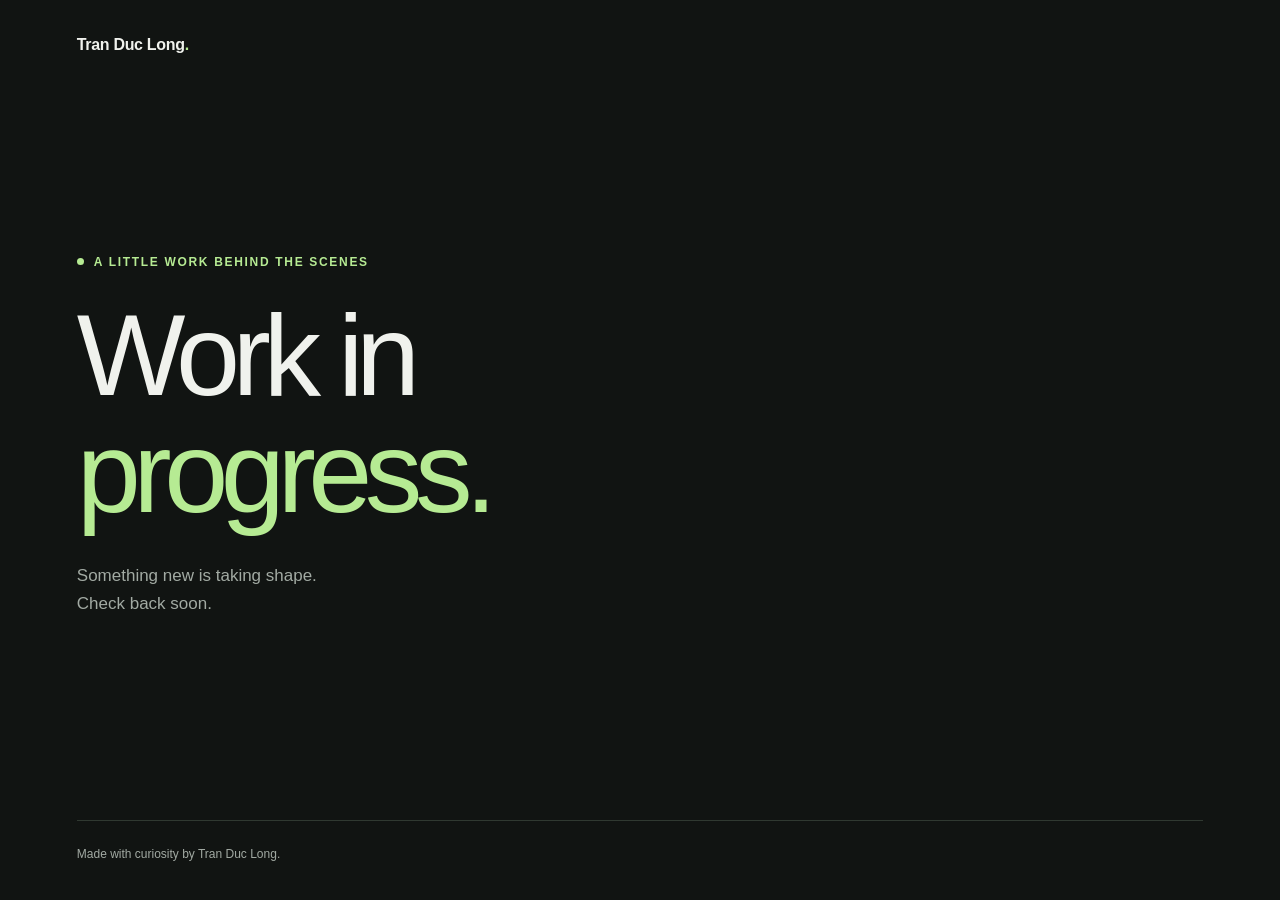
==== commit b099b6cd: "Move portfolio to subpath and add work in progress homepage" ====
--- a/index.html
+++ b/index.html
@@ -3,22 +3,27 @@
 <head>
   <meta charset="utf-8">
   <meta name="viewport" content="width=device-width, initial-scale=1">
-  <meta name="description" content="Tran Duc Long — Unity Developer. Explore a selection of 2D and 3D games, from card battles and action adventures to playful mobile puzzles.">
+  <meta name="description" content="Tran Duc Long's website. Work in progress — something new is taking shape.">
   <meta name="theme-color" content="#111412">
-  <title>Tran Duc Long — Unity Developer</title>
-  <link rel="icon" href="asset/icon.png">
-  <link rel="preconnect" href="https://fonts.googleapis.com">
-  <link rel="preconnect" href="https://fonts.gstatic.com" crossorigin>
-  <link href="https://fonts.googleapis.com/css2?family=Inter:wght@400;450;500;550;600;650;700;750;800&display=swap" rel="stylesheet">
-  <link rel="stylesheet" href="styles.css">
-  <script>
-    try {
-      document.documentElement.dataset.theme = localStorage.getItem('portfolio-theme') === 'light' ? 'light' : 'dark';
-      document.documentElement.lang = localStorage.getItem('portfolio-language') === 'vi' ? 'vi' : 'en';
-    } catch (_) {}
-  </script>
-  <script src="projects.js" defer></script>
-  <script src="app.js" defer></script>
+  <title>Work in progress · Tran Duc Long</title>
+  <link rel="canonical" href="https://longtd.dev/">
+  <link rel="icon" href="/portfolio/asset/icon.png">
+  <style>
+    :root { color-scheme: dark; --background: #111412; --text: #f0f2ed; --muted: #a2aaa3; --accent: #b6eb93; --border: #303931; }
+    * { box-sizing: border-box; }
+    body { margin: 0; background: var(--background); color: var(--text); font-family: "Segoe UI", sans-serif; }
+    .page { min-height: 100svh; max-width: 1440px; margin: auto; padding: 36px clamp(24px, 6vw, 88px); display: flex; flex-direction: column; }
+    header { font-size: 16px; font-weight: 600; letter-spacing: -.02em; }
+    .brand-dot { color: var(--accent); }
+    main { flex: 1; display: flex; flex-direction: column; justify-content: center; padding: 80px 0; }
+    .status { margin: 0 0 28px; display: flex; align-items: center; gap: 10px; color: var(--accent); font-size: 12px; font-weight: 600; letter-spacing: .14em; text-transform: uppercase; }
+    .status::before { content: ""; width: 7px; height: 7px; border-radius: 50%; background: currentColor; }
+    h1 { margin: 0; font-size: clamp(58px, 9vw, 128px); font-weight: 500; line-height: 1.02; letter-spacing: -.065em; }
+    h1 span { color: var(--accent); }
+    .message { max-width: 400px; margin: 30px 0 0; color: var(--muted); font-size: 17px; line-height: 1.7; }
+    footer { padding-top: 24px; border-top: 1px solid var(--border); color: var(--muted); font-size: 12px; line-height: 1.6; }
+    @media (max-width: 480px) { .page { padding-top: 28px; padding-bottom: 28px; } .message { font-size: 16px; } }
+  </style>
   <script async src="https://www.googletagmanager.com/gtag/js?id=G-F3N95N39ZR"></script>
   <script>
     window.dataLayer = window.dataLayer || [];
@@ -27,55 +32,14 @@
   </script>
 </head>
 <body>
-  <svg class="icon-library" xmlns="http://www.w3.org/2000/svg" aria-hidden="true">
-    <symbol id="icon-arrow" viewBox="0 0 24 24"><path d="M5 12h14m-6-6 6 6-6 6"/></symbol>
-    <symbol id="icon-up-right" viewBox="0 0 24 24"><path d="M7 17 17 7M7 7h10v10"/></symbol>
-    <symbol id="icon-grid" viewBox="0 0 24 24"><rect x="4" y="4" width="6" height="6" rx="1"/><rect x="14" y="4" width="6" height="6" rx="1"/><rect x="4" y="14" width="6" height="6" rx="1"/><rect x="14" y="14" width="6" height="6" rx="1"/></symbol>
-    <symbol id="icon-person" viewBox="0 0 24 24"><circle cx="12" cy="8" r="4"/><path d="M4 21v-2a8 8 0 0 1 16 0v2"/></symbol>
-    <symbol id="icon-mail" viewBox="0 0 24 24"><rect x="3" y="5" width="18" height="14" rx="3"/><path d="m3 7 9 6 9-6"/></symbol>
-    <symbol id="icon-sun" viewBox="0 0 24 24"><circle cx="12" cy="12" r="4"/><path d="M12 2v2m0 16v2M2 12h2m16 0h2M5 5l1.4 1.4m11.2 11.2L19 19M5 19l1.4-1.4M17.6 6.4 19 5"/></symbol>
-    <symbol id="icon-moon" viewBox="0 0 24 24"><path d="M20.8 13.2A9 9 0 0 1 10.8 3 9 9 0 1 0 20.8 13.2Z"/></symbol>
-    <symbol id="icon-globe" viewBox="0 0 24 24"><circle cx="12" cy="12" r="9"/><ellipse cx="12" cy="12" rx="4" ry="9"/><path d="M3 12h18"/></symbol>
-    <symbol id="icon-code" viewBox="0 0 24 24"><path d="m7 7-5 5 5 5m10-10 5 5-5 5M14 4l-4 16"/></symbol>
-    <symbol id="icon-play" viewBox="0 0 24 24"><path d="m9 5 11 7-11 7Z"/></symbol>
-    <symbol id="icon-close" viewBox="0 0 24 24"><path d="m6 6 12 12M6 18 18 6"/></symbol>
-    <symbol id="icon-chevron" viewBox="0 0 24 24"><path d="m9 5 7 7-7 7"/></symbol>
-    <symbol id="icon-copy" viewBox="0 0 24 24"><rect x="8" y="8" width="12" height="13" rx="2"/><path d="M16 8V5a2 2 0 0 0-2-2H5a2 2 0 0 0-2 2v9a2 2 0 0 0 2 2h3"/></symbol>
-    <symbol id="icon-check" viewBox="0 0 24 24"><path d="m5 12 4 4L19 6"/></symbol>
-    <symbol id="icon-cube" viewBox="0 0 24 24"><path d="m12 3 9 5v8l-9 5-9-5V8Z"/><path d="m3 8 9 5 9-5m-9 5v8M7.5 5.5l9 5"/></symbol>
-    <symbol id="icon-game" viewBox="0 0 24 24"><path d="M7 7h10c3 0 6 11 3 12-2 1-5-4-5-4H9s-3 5-5 4C1 18 4 7 7 7Z"/><path d="M7 10v4m-2-2h4m6-1h.01M18 13h.01"/></symbol>
-  </svg>
-  <a class="skip-link" href="#main" data-en="Skip to content" data-vi="Đến nội dung chính">Skip to content</a>
-  <aside class="sidebar">
-    <a class="identity" href="#home" aria-label="Tran Duc Long — home">
-      <div class="avatar-wrap"><img class="avatar" src="asset/avatar(1).png" alt="Tran Duc Long" width="72" height="72"><span class="avatar-dot"></span></div>
-      <div><span class="name" data-en="Tran Duc Long" data-vi="Trần Đức Long">Tran Duc Long</span><span class="role" data-en="Unity Developer" data-vi="Lập trình viên Unity">Unity Developer</span></div>
-    </a>
-    <div class="sidebar-rule"></div><span class="sidebar-label" data-en="EXPLORE" data-vi="KHÁM PHÁ">EXPLORE</span>
-    <nav class="navigation" aria-label="Main navigation">
-      <a href="#projects" class="nav-link active" aria-current="location"><svg class="icon"><use href="#icon-grid"/></svg><span data-en="My work" data-vi="Dự án">My work</span><span class="nav-count">05</span></a>
-      <a href="#about" class="nav-link"><svg class="icon"><use href="#icon-person"/></svg><span data-en="About me" data-vi="Về tôi">About me</span></a>
-      <a href="#contact" class="nav-link"><svg class="icon"><use href="#icon-mail"/></svg><span data-en="Contact" data-vi="Liên hệ">Contact</span></a>
-    </nav>
-    <div class="sidebar-note"><svg class="icon"><use href="#icon-code"/></svg><p data-en="A little curiosity.&#10;A lot of making things." data-vi="Một chút tò mò.&#10;Thật nhiều sáng tạo.">A little curiosity.<br>A lot of making things.</p></div>
-    <div class="sidebar-bottom"><p class="sidebar-label" data-en="LET’S CONNECT" data-vi="KẾT NỐI VỚI TÔI">LET’S CONNECT</p><a href="mailto:tranduclong09@gmail.com" class="sidebar-contact">Email <svg class="icon"><use href="#icon-up-right"/></svg></a><a href="https://www.facebook.com/tranduclong0708" target="_blank" rel="noopener noreferrer" class="sidebar-contact">Facebook <svg class="icon"><use href="#icon-up-right"/></svg></a><p class="sidebar-foot">© <span class="current-year">2026</span> Tran Duc Long</p></div>
-  </aside>
-  <main id="main" class="main" tabindex="-1">
-    <header class="topbar" id="home"><a href="#home" class="wordmark">LONG<span class="wordmark-dot">.</span><span class="wordmark-caption"> / PORTFOLIO</span></a><div class="preferences"><button class="language-button" id="langBtn" type="button" aria-label="Switch to Vietnamese"><svg class="icon"><use href="#icon-globe"/></svg><span id="languageLabel">EN</span></button><span class="control-divider"></span><button class="icon-button" id="themeBtn" type="button" aria-label="Switch to light theme"><svg class="icon"><use href="#icon-sun"/></svg></button></div></header>
-    <section class="hero" aria-labelledby="hero-title">
-      <div class="hero-copy"><p class="eyebrow"><span class="small-dot"></span><span data-en="DEVELOPER BY CRAFT. GAMER AT HEART." data-vi="LẬP TRÌNH BẰNG ĐAM MÊ. CHƠI BẰNG TRÁI TIM.">DEVELOPER BY CRAFT. GAMER AT HEART.</span></p><h1 id="hero-title"><span data-en="Turning ideas" data-vi="Biến ý tưởng">Turning ideas</span><br><span data-en="into " data-vi="thành ">into </span><span class="accent-text" data-en="play." data-vi="trò chơi.">play.</span></h1><p class="hero-description" data-en="Hi, I’m Long — a Unity developer exploring the space between thoughtful game systems and the simple joy of playing." data-vi="Chào bạn, tôi là Long — lập trình viên Unity, theo đuổi sự kết hợp giữa hệ thống game chỉn chu và niềm vui giản đơn khi chơi.">Hi, I’m Long — a Unity developer exploring the space between thoughtful game systems and the simple joy of playing.</p><div class="hero-actions"><a class="button button-primary" href="#projects"><span data-en="Explore my work" data-vi="Khám phá dự án">Explore my work</span><svg class="icon"><use href="#icon-arrow"/></svg></a><a class="text-link" href="#contact"><span data-en="Let’s talk" data-vi="Cùng trò chuyện">Let’s talk</span><svg class="icon"><use href="#icon-up-right"/></svg></a></div></div>
-      <div class="hero-art" aria-label="A selection of my game projects"><div class="art-grid"></div><span class="art-plus plus-one">+</span><span class="art-plus plus-two">+</span><span class="art-label">IDEA → CODE → PLAY</span><div class="game-window"><div class="window-toolbar"><span></span><span></span><span></span><span class="window-name">Food War</span></div><img src="asset/FoodWar/food_war1.png" alt="Food War’s colorful culinary world" width="1706" height="957" fetchpriority="high"></div><div class="game-phone"><img src="asset/TapAway3D/1.jpg" alt="Tap Away 3D block puzzle" width="1080" height="1920"></div><span class="art-sticker"><svg class="icon"><use href="#icon-cube"/></svg><span>Built with Unity</span></span><div class="art-caption"><span class="small-dot"></span><span data-en="Small details. Better experiences." data-vi="Chi tiết nhỏ. Trải nghiệm tốt hơn.">Small details. Better experiences.</span></div></div>
-    </section>
-    <div class="intro-strip"><div><span class="strip-number">05</span><span data-en="Projects to explore" data-vi="Dự án để khám phá">Projects to explore</span></div><div><svg class="icon"><use href="#icon-cube"/></svg><span data-en="2D & 3D experiences" data-vi="Trải nghiệm 2D & 3D">2D & 3D experiences</span></div><div><svg class="icon"><use href="#icon-game"/></svg><span data-en="Made for the player" data-vi="Vì trải nghiệm người chơi">Made for the player</span></div></div>
-    <section id="projects" class="work-section" aria-labelledby="work-title">
-      <div class="section-heading"><div><p class="eyebrow section-kicker" data-en="01 / THE COLLECTION" data-vi="01 / BỘ SƯU TẬP">01 / THE COLLECTION</p><h2 id="work-title" data-en="Selected work" data-vi="Dự án tiêu biểu">Selected work</h2></div><p class="section-aside" data-en="Different worlds. Same curiosity." data-vi="Thế giới mới. Đam mê không đổi.">Different worlds. Same curiosity.</p></div>
-      <div class="work-toolbar"><div class="filters" role="group" aria-label="Filter projects"><button type="button" class="filter-button selected" data-filter="all" aria-pressed="true"><span data-en="All projects" data-vi="Tất cả">All projects</span><span class="filter-count">05</span></button><button type="button" class="filter-button" data-filter="puzzle" aria-pressed="false" data-en="Puzzle" data-vi="Giải đố">Puzzle</button><button type="button" class="filter-button" data-filter="action" aria-pressed="false" data-en="Action" data-vi="Hành động">Action</button><button type="button" class="filter-button" data-filter="card" aria-pressed="false" data-en="Card & strategy" data-vi="Thẻ bài & chiến thuật">Card & strategy</button></div><span class="work-years">2025 — 2026</span></div><p id="filter-status" class="sr-only" role="status"></p><div class="project-grid" id="project-grid"></div><noscript><p>Enable JavaScript to explore the project galleries. Contact me at <a href="mailto:tranduclong09@gmail.com">tranduclong09@gmail.com</a>.</p></noscript>
-    </section>
-    <section id="about" class="about-section" aria-labelledby="about-title"><div class="section-heading"><div><p class="eyebrow section-kicker" data-en="02 / BEHIND THE GAMES" data-vi="02 / PHÍA SAU TRÒ CHƠI">02 / BEHIND THE GAMES</p><h2 id="about-title" data-en="A developer. And a player." data-vi="Lập trình viên. Và người chơi.">A developer. And a player.</h2></div></div><div class="about-layout"><div class="about-story"><p class="about-lead" data-en="I care about how a game feels, just as much as how it works." data-vi="Tôi quan tâm đến cảm giác khi chơi, cũng như cách một trò chơi vận hành.">I care about how a game feels, just as much as how it works.</p><p data-en="My goal is to grow into a developer who can design and develop gameplay and core game systems that deliver stable performance and meaningful player experiences." data-vi="Mục tiêu của tôi là phát triển thành lập trình viên có thể thiết kế và phát triển gameplay cùng các hệ thống game cốt lõi, giúp game vận hành ổn định và mang lại trải nghiệm có giá trị cho người chơi.">My goal is to grow into a developer who can design and develop gameplay and core game systems that deliver stable performance and meaningful player experiences.</p><div class="skill-tags"><span>Unity</span><span data-en="Gameplay development" data-vi="Phát triển gameplay">Gameplay development</span><span data-en="Game systems" data-vi="Hệ thống game">Game systems</span><span>2D / 3D</span></div></div><div class="about-details"><div class="education"><p class="detail-label" data-en="THE FOUNDATION" data-vi="NỀN TẢNG">THE FOUNDATION</p><h3 data-en="FPT University Ha Noi" data-vi="Đại học FPT Hà Nội">FPT University Ha Noi</h3><p data-en="Software Engineering" data-vi="Kỹ thuật phần mềm">Software Engineering</p><span class="detail-date">2021 — 2025</span></div><div class="playing"><p class="detail-label" data-en="OFF THE CLOCK / CURRENTLY PLAYING" data-vi="SAU GIỜ LÀM / ĐANG CHƠI">OFF THE CLOCK / CURRENTLY PLAYING</p><div class="playing-grid"><div class="playing-item"><img src="asset/games/lol.png" alt="League of Legends" width="44" height="44" loading="lazy"><span>League of Legends</span></div><div class="playing-item"><img src="asset/games/valorant.png" alt="Valorant" width="44" height="44" loading="lazy"><span>Valorant</span></div><div class="playing-item"><img src="asset/games/tft.png" alt="Teamfight Tactics" width="44" height="44" loading="lazy"><span>Teamfight Tactics</span></div><div class="playing-item"><img src="asset/games/cod.png" alt="Call of Dragons" width="44" height="44" loading="lazy"><span>Call of Dragons</span></div></div></div></div></div></section>
-    <section id="contact" class="contact-section" aria-labelledby="contact-title"><div class="contact-top"><div><p class="eyebrow section-kicker" data-en="03 / NEXT LEVEL" data-vi="03 / CHẶNG TIẾP THEO">03 / NEXT LEVEL</p><h2 id="contact-title"><span data-en="Great games start" data-vi="Game hay bắt đầu">Great games start</span><br><span data-en="with a conversation." data-vi="từ một cuộc trò chuyện.">with a conversation.</span></h2><p data-en="Have a project in mind, or just want to talk games? I’d love to hear from you." data-vi="Bạn có ý tưởng dự án, hay muốn trò chuyện về game? Hãy kết nối với tôi.">Have a project in mind, or just want to talk games? I’d love to hear from you.</p></div><a class="contact-arrow" href="mailto:tranduclong09@gmail.com" aria-label="Email Tran Duc Long"><svg class="icon"><use href="#icon-up-right"/></svg></a></div><div class="contact-bottom"><div class="email-group"><a class="email-link" href="mailto:tranduclong09@gmail.com">tranduclong09@gmail.com</a><button type="button" id="copyEmail" class="icon-button" aria-label="Copy email address"><svg class="icon"><use href="#icon-copy"/></svg></button></div><a class="text-link" href="https://www.facebook.com/tranduclong0708" target="_blank" rel="noopener noreferrer">Facebook <svg class="icon"><use href="#icon-up-right"/></svg></a></div><p id="copy-status" role="status" class="copy-status"></p></section>
-    <footer class="footer"><span>© <span class="current-year">2026</span> <span data-en="Tran Duc Long. Crafted with curiosity." data-vi="Trần Đức Long. Tạo nên từ sự tò mò.">Tran Duc Long. Crafted with curiosity.</span></span><a href="#home"><span data-en="Back to top" data-vi="Về đầu trang">Back to top</span><svg class="icon"><use href="#icon-up-right"/></svg></a></footer>
-  </main>
-  <dialog id="project-dialog" class="project-dialog" aria-labelledby="dialog-title"><div class="dialog-header"><span class="detail-label" data-en="PROJECT DETAILS" data-vi="CHI TIẾT DỰ ÁN">PROJECT DETAILS</span><button type="button" class="icon-button close-dialog" aria-label="Close project"><svg class="icon"><use href="#icon-close"/></svg></button></div><div id="dialog-content"></div></dialog>
+  <div class="page">
+    <header>Tran Duc Long<span class="brand-dot">.</span></header>
+    <main>
+      <p class="status">A little work behind the scenes</p>
+      <h1>Work in<br><span>progress.</span></h1>
+      <p class="message">Something new is taking shape.<br>Check back soon.</p>
+    </main>
+    <footer>Made with curiosity by Tran Duc Long.</footer>
+  </div>
 </body>
 </html>
-
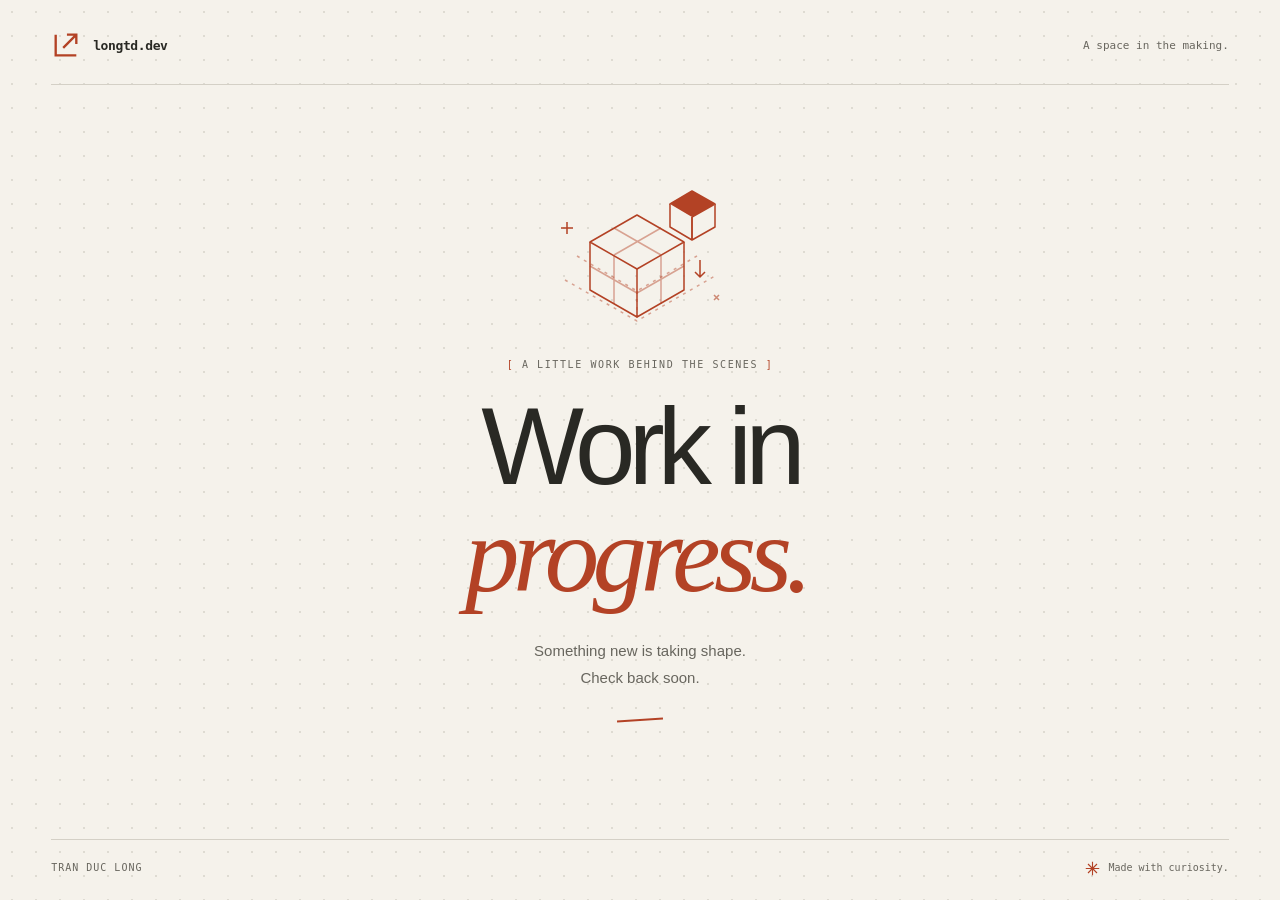
==== commit 6cf2089b: "Restyle work in progress page as a warm sketchbook" ====
--- a/index.html
+++ b/index.html
@@ -4,25 +4,50 @@
   <meta charset="utf-8">
   <meta name="viewport" content="width=device-width, initial-scale=1">
   <meta name="description" content="Tran Duc Long's website. Work in progress — something new is taking shape.">
-  <meta name="theme-color" content="#111412">
+  <meta name="theme-color" content="#f5f2eb">
   <title>Work in progress · Tran Duc Long</title>
   <link rel="canonical" href="https://longtd.dev/">
   <link rel="icon" href="/portfolio/asset/icon.png">
   <style>
-    :root { color-scheme: dark; --background: #111412; --text: #f0f2ed; --muted: #a2aaa3; --accent: #b6eb93; --border: #303931; }
+    :root { color-scheme: light; --paper: #f5f2eb; --ink: #292924; --muted: #68665e; --accent: #b34225; --line: #d4d0c6; --grid: #dedbd2; --mono: "Cascadia Code", Consolas, monospace; }
     * { box-sizing: border-box; }
-    body { margin: 0; background: var(--background); color: var(--text); font-family: "Segoe UI", sans-serif; }
-    .page { min-height: 100svh; max-width: 1440px; margin: auto; padding: 36px clamp(24px, 6vw, 88px); display: flex; flex-direction: column; }
-    header { font-size: 16px; font-weight: 600; letter-spacing: -.02em; }
-    .brand-dot { color: var(--accent); }
-    main { flex: 1; display: flex; flex-direction: column; justify-content: center; padding: 80px 0; }
-    .status { margin: 0 0 28px; display: flex; align-items: center; gap: 10px; color: var(--accent); font-size: 12px; font-weight: 600; letter-spacing: .14em; text-transform: uppercase; }
-    .status::before { content: ""; width: 7px; height: 7px; border-radius: 50%; background: currentColor; }
-    h1 { margin: 0; font-size: clamp(58px, 9vw, 128px); font-weight: 500; line-height: 1.02; letter-spacing: -.065em; }
-    h1 span { color: var(--accent); }
-    .message { max-width: 400px; margin: 30px 0 0; color: var(--muted); font-size: 17px; line-height: 1.7; }
-    footer { padding-top: 24px; border-top: 1px solid var(--border); color: var(--muted); font-size: 12px; line-height: 1.6; }
-    @media (max-width: 480px) { .page { padding-top: 28px; padding-bottom: 28px; } .message { font-size: 16px; } }
+    body { margin: 0; background: var(--paper); color: var(--ink); font-family: "Segoe UI", sans-serif; }
+    body::before { content: ""; position: fixed; inset: 0; pointer-events: none; background: radial-gradient(var(--grid) .8px, transparent .8px) 0 0 / 24px 24px; z-index: -1; }
+    ::selection { background: var(--accent); color: var(--paper); }
+    .page { min-height: 100svh; max-width: 1600px; margin: auto; padding: 30px clamp(24px, 4vw, 64px) 24px; display: flex; flex-direction: column; }
+    header, footer { display: flex; align-items: center; justify-content: space-between; gap: 24px; }
+    header { padding-bottom: 24px; border-bottom: 1px solid var(--line); }
+    .brand { display: flex; align-items: center; gap: 12px; font-family: var(--mono); font-size: 13px; font-weight: 600; letter-spacing: -.03em; }
+    .brand-mark { width: 30px; height: 30px; color: var(--accent); }
+    .header-note { color: var(--muted); font-family: var(--mono); font-size: 11px; }
+    main { flex: 1; display: flex; flex-direction: column; align-items: center; justify-content: center; text-align: center; padding: 38px 0 64px; }
+    .assembly { width: 210px; height: 158px; margin-bottom: 24px; overflow: visible; color: var(--accent); }
+    .loose-piece { animation: tinker 5s ease-in-out infinite; }
+    @keyframes tinker { 0%, 100% { transform: translateY(0); } 50% { transform: translateY(-7px); } }
+    .status { margin: 0 0 24px; color: var(--muted); font-family: var(--mono); font-size: 10px; letter-spacing: .16em; text-transform: uppercase; }
+    .status::before { content: "[ "; color: var(--accent); }
+    .status::after { content: " ]"; color: var(--accent); }
+    h1 { margin: 0; font-size: clamp(68px, 8.5vw, 124px); font-weight: 500; line-height: .98; letter-spacing: -.065em; }
+    h1 em { display: inline-block; padding-right: .08em; color: var(--accent); font-family: Georgia, "Times New Roman", serif; font-weight: 400; letter-spacing: -.06em; }
+    .message { margin: 28px 0 0; color: var(--muted); font-size: 15px; line-height: 1.8; }
+    .pencil-line { width: 46px; height: 2px; margin-top: 28px; background: var(--accent); transform: rotate(-4deg); }
+    footer { padding-top: 20px; border-top: 1px solid var(--line); color: var(--muted); font-family: var(--mono); font-size: 10px; line-height: 1.6; }
+    .footer-name { text-transform: uppercase; letter-spacing: .1em; }
+    .footer-note { display: flex; align-items: center; gap: 8px; }
+    .footer-note svg { width: 15px; height: 15px; color: var(--accent); flex-shrink: 0; }
+    @media (max-width: 600px) {
+      .page { padding-top: 24px; }
+      header { padding-bottom: 20px; }
+      .header-note { font-size: 9px; max-width: 90px; text-align: right; }
+      main { padding: 40px 0 48px; }
+      .assembly { width: 174px; height: 132px; margin-bottom: 24px; }
+      .status { font-size: 9px; letter-spacing: .1em; }
+      h1 { font-size: clamp(68px, 14vw, 84px); }
+      .message { font-size: 14px; }
+      footer { align-items: flex-start; gap: 16px; }
+      .footer-note { max-width: 160px; font-size: 9px; }
+    }
+    @media (prefers-reduced-motion: reduce) { .loose-piece { animation: none; } }
   </style>
   <script async src="https://www.googletagmanager.com/gtag/js?id=G-F3N95N39ZR"></script>
   <script>
@@ -33,13 +58,39 @@
 </head>
 <body>
   <div class="page">
-    <header>Tran Duc Long<span class="brand-dot">.</span></header>
+    <header>
+      <div class="brand">
+        <svg class="brand-mark" viewBox="0 0 32 32" fill="none" aria-hidden="true"><path d="M5 5v22h22M13 19 27 5m-10 0h10v10" stroke="currentColor" stroke-width="2.5"/></svg>
+        <span>longtd.dev</span>
+      </div>
+      <span class="header-note">A space in the making.</span>
+    </header>
     <main>
+      <svg class="assembly" viewBox="0 0 210 158" fill="none" aria-hidden="true">
+        <g stroke="currentColor" stroke-width="1.5" stroke-linejoin="round">
+          <path d="m30 103 72 41 78-45M42 79l60 35 60-35M102 114v30" stroke-dasharray="3 5" opacity=".45"/>
+          <path d="m55 65 47 27 47-27-47-27-47 27Z" fill="var(--paper)"/>
+          <path d="M55 65v48l47 27V92M102 140l47-27V65"/>
+          <path d="m55 89 47 27 47-27M79 79v48m47-48v48" opacity=".45"/>
+          <path d="m79 51 47 27m-47 0 47-27" opacity=".45"/>
+          <g class="loose-piece">
+            <path d="m135 27 22 13 23-13-23-13-22 13Z" fill="currentColor"/>
+            <path d="M135 27v23l22 13V40m0 23 23-13V27" fill="var(--paper)"/>
+            <path d="M157 40v23"/>
+          </g>
+          <path d="M165 83v17m-5-5 5 5 5-5M26 51h12m-6-6v12"/>
+          <path d="m179 118 5 5m0-5-5 5" opacity=".6"/>
+        </g>
+      </svg>
       <p class="status">A little work behind the scenes</p>
-      <h1>Work in<br><span>progress.</span></h1>
+      <h1>Work in<br><em>progress.</em></h1>
       <p class="message">Something new is taking shape.<br>Check back soon.</p>
+      <div class="pencil-line" aria-hidden="true"></div>
     </main>
-    <footer>Made with curiosity by Tran Duc Long.</footer>
+    <footer>
+      <span class="footer-name">Tran Duc Long</span>
+      <span class="footer-note"><svg viewBox="0 0 20 20" fill="none" aria-hidden="true"><path d="M10 1v18M1 10h18M4 4l12 12M4 16 16 4" stroke="currentColor" stroke-width="1.5"/></svg>Made with curiosity.</span>
+    </footer>
   </div>
 </body>
 </html>
